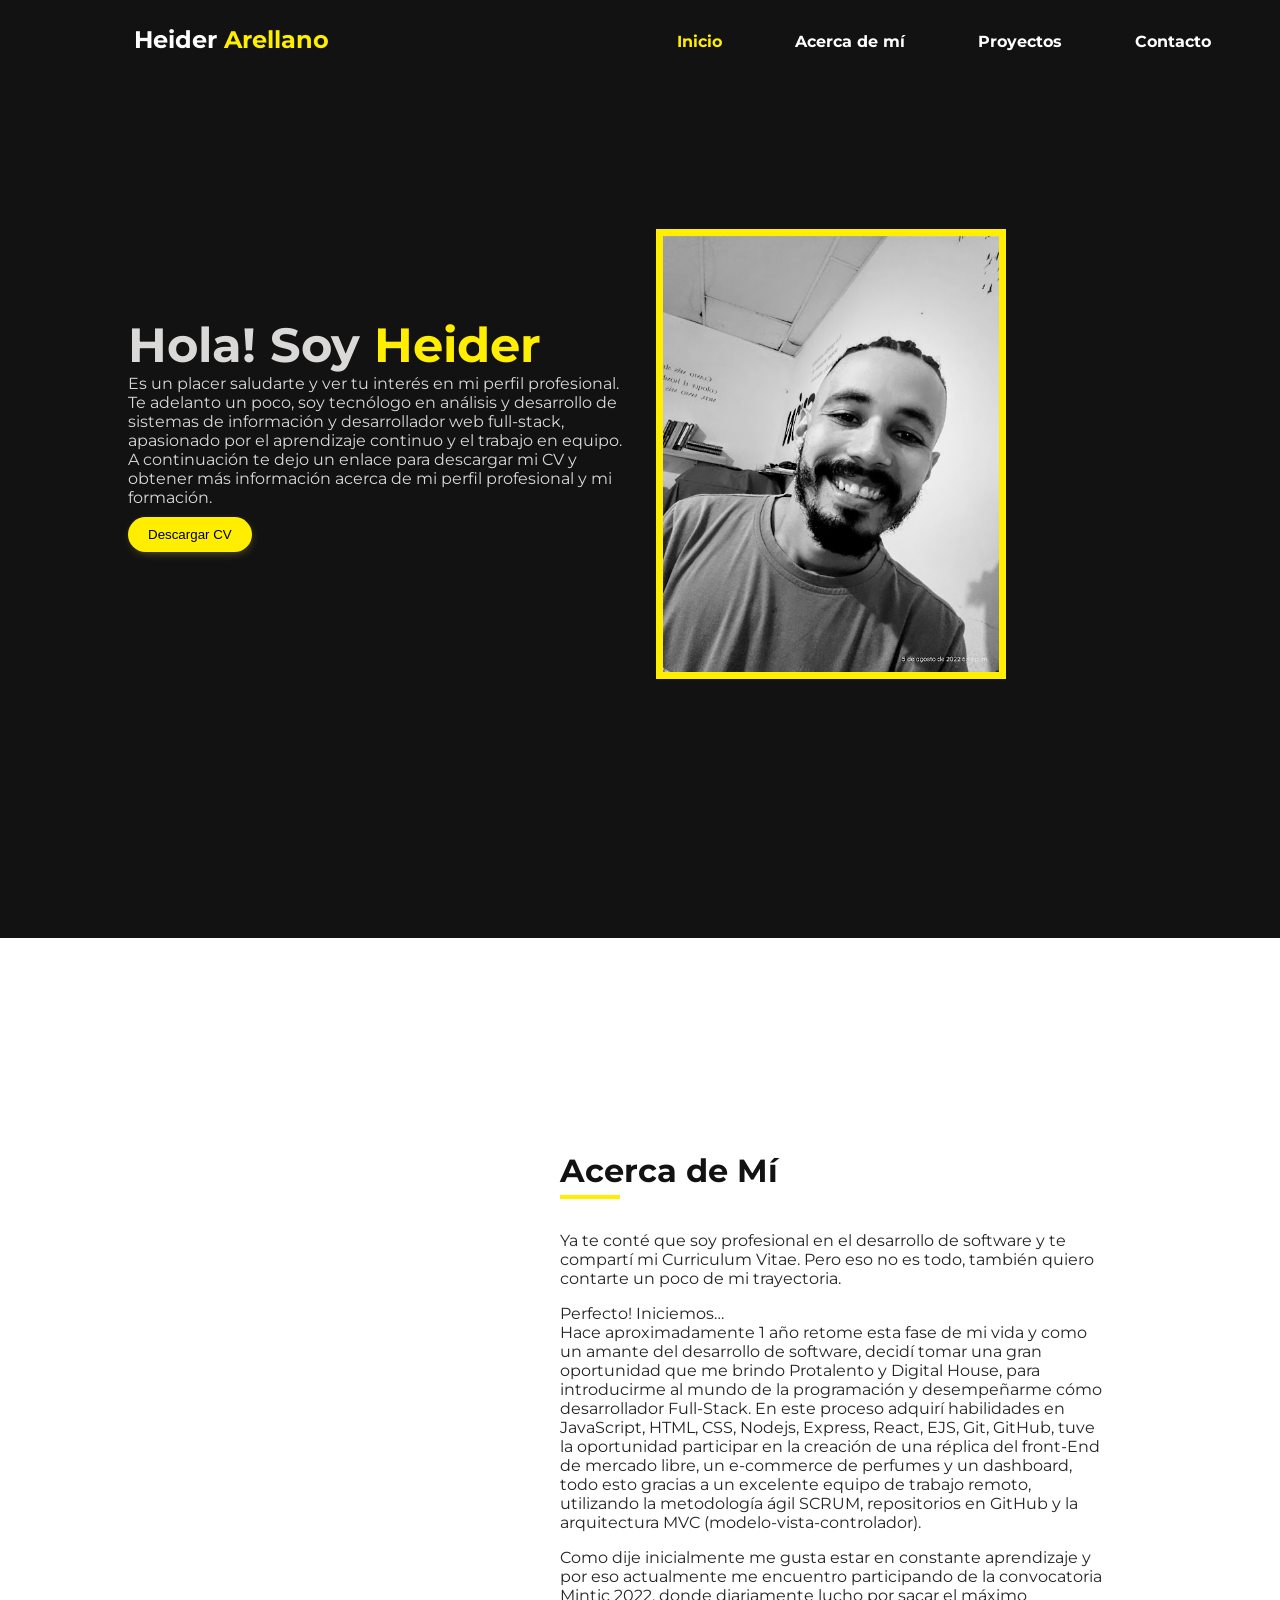
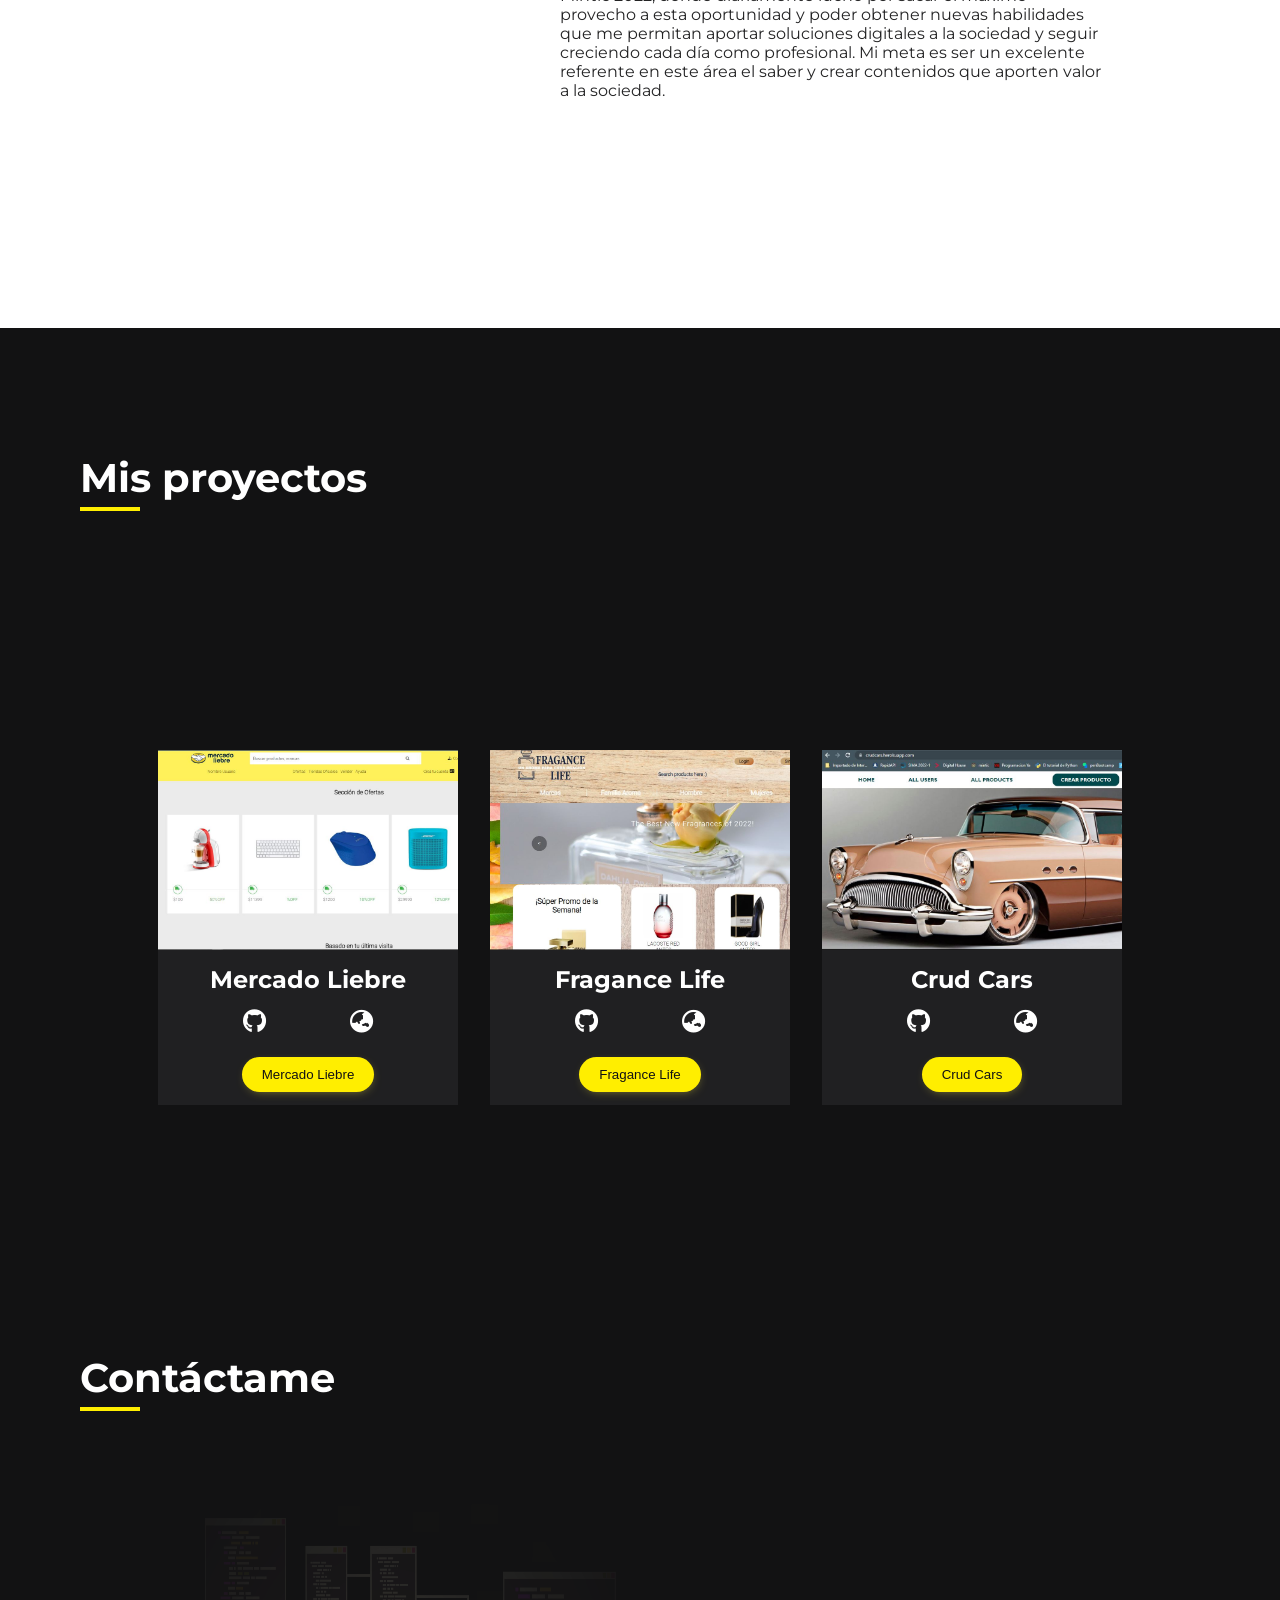
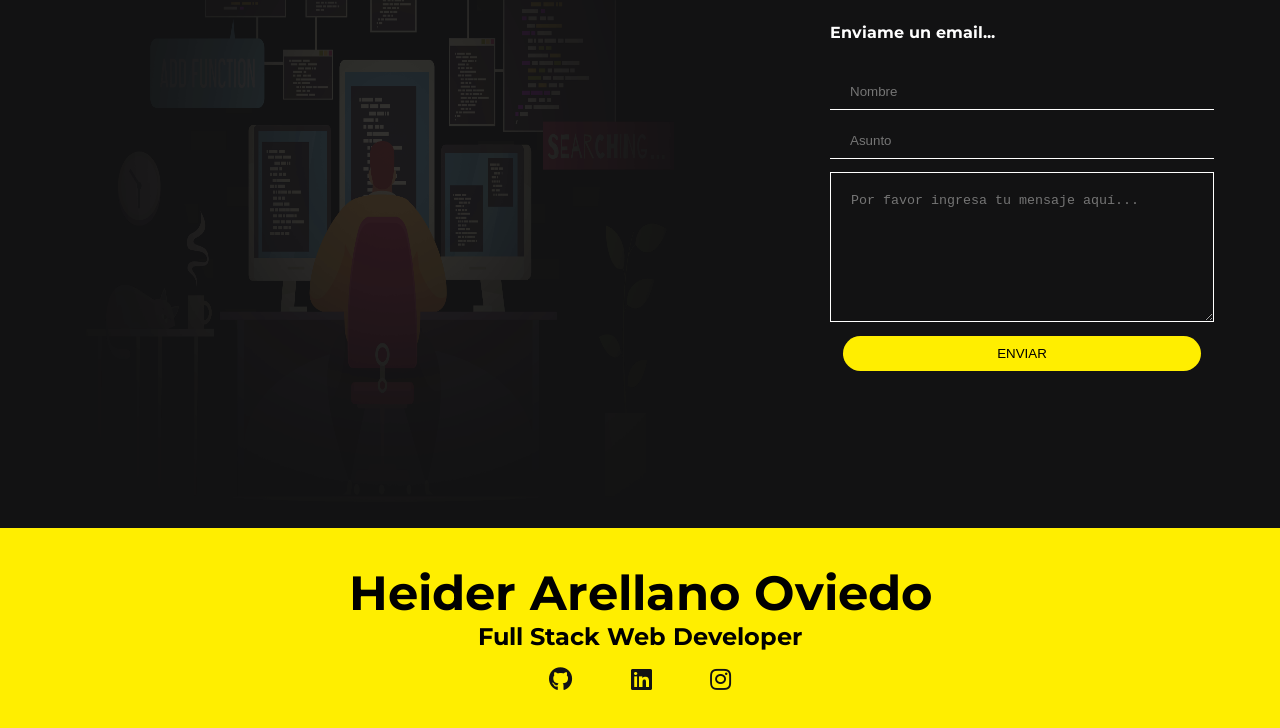
==== index.html @ 8faa9d2a "subida del proyecto" ====
<!DOCTYPE html>
<html lang="en">

<head>
  <meta charset="UTF-8" />
  <meta http-equiv="X-UA-Compatible" content="IE=edge" />
  <meta name="viewport" content="width=device-width, initial-scale=1.0" />
  <title>Portfolio - Heider Arellano</title>
  <link rel="stylesheet" href="public/stylesheets/style.css" />
  <link rel="stylesheet" href="https://use.fontawesome.com/releases/v5.15.3/css/all.css"
    integrity="sha384-SZXxX4whJ79/gErwcOYf+zWLeJdY/qpuqC4cAa9rOGUstPomtqpuNWT9wdPEn2fk" crossorigin="anonymous" />
  <script src="public/javascripts/contact.js"></script>
</head>

<body>
  <div class="wrapper" id="home">
    <header>
      <nav class="navbar">
        <div class="brand">
          <a href="/" id="logo">
            <h2>Heider<span> Arellano</span></h2>
          </a>
        </div>
        <ul class="menu">
          <li><a href="/" class="active">Inicio</a></li>
          <li><a href="#about">Acerca de mí</a></li>
          <li><a href="#portfolio">Proyectos</a></li>
          <li><a href="#contact">Contacto</a></li>
        </ul>
      </nav>
    </header>
    <main class="main">
      <div class="info-content">
        <h1>Hola! Soy <span>Heider</span></h1>
        <p>Es un placer saludarte y ver tu interés en mi perfil profesional.
          <br>Te adelanto un poco, soy tecnólogo en
          análisis y desarrollo de sistemas de información y desarrollador web full-stack, apasionado por el aprendizaje
          continuo y el trabajo en equipo.</p>
        <p> A continuación te dejo un enlace para descargar mi CV y obtener más información acerca de mi perfil
          profesional y mi formación.</p>
        <a href="public/document/CV-Heider.pdf" download="public/document/CV-Heider.pdf"><button
            class="download-cv">Descargar CV</button></a>
      </div>
      <img src="public/images/heider.jpg" alt="">
    </main>
  </div>

  <div class="about" id="about">
    <img src="Public/images/About-me.jpg" alt="">
    <div class="about-info">
      <h2>Acerca de Mí</h2>
      <div class="divider"></div>
      <p>Ya te conté que soy profesional en el desarrollo de software y te compartí mi Curriculum Vitae. Pero eso no es
        todo, también quiero contarte un poco de mi trayectoria. </p>
      <p>Perfecto! Iniciemos…<br>

        Hace aproximadamente 1 año retome esta fase de mi vida y como un amante del desarrollo de software, decidí tomar una
        gran oportunidad que me brindo Protalento y Digital House, para introducirme al mundo de la programación y
        desempeñarme cómo desarrollador Full-Stack. En este proceso adquirí habilidades en JavaScript, HTML, CSS,
        Nodejs, Express, React, EJS, Git, GitHub, tuve la oportunidad participar en la creación de una réplica del
        front-End de mercado libre, un e-commerce de perfumes y un dashboard, todo esto gracias a un excelente equipo de
        trabajo remoto, utilizando la metodología ágil SCRUM, repositorios en GitHub y la arquitectura MVC
        (modelo-vista-controlador).</p>

      <p>Como dije inicialmente me gusta estar en constante aprendizaje y por eso actualmente me encuentro participando
        de la convocatoria Mintic 2022, donde diariamente lucho por sacar el máximo provecho a esta oportunidad y poder
        obtener nuevas habilidades que me permitan aportar soluciones digitales a la sociedad y seguir creciendo cada
        día como profesional. Mi meta es ser un excelente referente en este área el saber y crear contenidos que aporten
        valor a la sociedad.
      </p>


      <!--  <button class="download-cv">Leer Más</button> -->
    </div>
  </div>
  <div class="portfolio" id="portfolio">
    <div class="portfolio-heading">
      <h2>Mis proyectos</h2>
      <div class="divider"></div>
    </div>
    <div class="container">
      <div class="card">
        <div class="card__img card__img1">
        </div>
        <div class="card__title">
          <h2>Mercado Liebre</h2>
        </div>
        <div class="card__proyect-links">
          <a href="https://github.com/HeyderAndres/mercadoLiebre" target="_blank">
            <i class="fab fa-github"></i>
          </a>
          <a href="https://mercadoliebreh.herokuapp.com/" target="_blank">
            <i class="fas fa-globe-asia"></i>
          </a>
          <a href="" hidden>
            <i class="fas fa-code"></i>
          </a>
        </div>
        <div class="button-content">
          <button class="project-details-button download-cv">
            <a href="https://mercadoliebreh.herokuapp.com/" target="_blank">Mercado Liebre</a>
          </button>
        </div>
      </div>
      <div class="card">
        <div class="card__img card__img2">
        </div>
        <div class="card__title">
          <h2>Fragance Life</h2>
        </div>
        <div class="card__proyect-links">
          <a href="https://github.com/HeyderAndres/grupo_12_fraganceLife" target="_blank">
            <i class="fab fa-github"></i>
          </a>
          <a href="https://proyect-fragance-life.herokuapp.com/" target="_blank">
            <i class="fas fa-globe-asia"></i>
          </a>
          <a href="" hidden>
            <i class="fas fa-code"></i>
          </a>
        </div>
        <div class="button-content">
          <button class="project-details-button download-cv">
            <a href="https://proyect-fragance-life.herokuapp.com/" target="_blank">Fragance Life</a>
          </button>
        </div>
      </div>
      <div class="card">
        <div class="card__img card__img3">
        </div>
        <div class="card__title">
          <h2>Crud Cars</h2>
        </div>
        <div class="card__proyect-links">
          <a href="https://github.com/HeyderAndres/CrudUsuariosCarros" target="_blank">
            <i class="fab fa-github"></i>
          </a> 
          <a href="https://crudcars.herokuapp.com/" target="_blank">
            <i class="fas fa-globe-asia"></i>
          </a>
          <a href="" hidden>
            <i class="fas fa-code"></i>
          </a>
        </div>
        <div class="button-content">
          <button class="project-details-button download-cv">
            <a href="https://crudcars.herokuapp.com/" target="_blank">Crud Cars</a>
          </button>
        </div>
      </div>
    </div>
  </div>

  <div class="contact-section" id="contact">
    <div class="contact-heading">
      <h2>Contáctame</h2>
      <div class="divider"></div>
    </div>
    <div class="container-contact">
      <img src="public/images/background.png" alt="">
      <div class="contact-form">
        <h4>Enviame un email...</h4>
        <form class="form-group">
          <input type="text" name="nombre" placeholder="Nombre" class="input" required autocomplete="off">
          <input name="asunto" placeholder="Asunto" class="input" required autocomplete="off">
          <textarea name="message" placeholder="Por favor ingresa tu mensaje aquí..." required autocomplete="off"></textarea>
          <button type="submit" class="btn-submit">Enviar <Mensaje><a id="setEmail"></a></Mensaje> </button>
        </form>
      </div>
    </div>
  </div>

  <footer class="footer">
    <div class="footer-content">
      <h2>Heider Arellano Oviedo</h2>
      <h5>Full Stack Web Developer</h5>
    </div>
    <div class="sotial-networks">
      <a href="https://github.com/HeyderAndres" target="_blank"><i class="fab fa-github"></i></a>
      <a href="https://www.linkedin.com/in/heider-andres-arellano-oviedo/" target="_blank"><i
          class="fab fa-linkedin"></i></a>
      <a href="https://www.instagram.com/heydr16/" target="_blank"><i class="fab fa-instagram" ></i></a>
    </div>
  </footer>
</body>

</html>
---- public/stylesheets/style.css ----
/* @import url('https://fonts.googleapis.com/css2?family=Montserrat:wght@100;700&display=swap'); */
@import url('https://fonts.googleapis.com/css2?family=Montserrat:wght@300&display=swap');

* {
  margin: 0;
  padding: 0;
  box-sizing: border-box;
}

body {
  font-family: 'Montserrat', sans-serif;
  overflow-x: hidden
}


.wrapper {
  width: 100vw;
  height: 100vh;
  background-color: #121213;
  color: rgb(219, 216, 216);
}
.navbar {
  display: flex;
  justify-content: space-between;
  padding: 2em;  
  width: 100%;
  max-height: 12%;
  background-color: #121213;
  position: fixed;
  top: 0;
  z-index: 2;
}
.brand {
  margin-top: -7px;
  margin-left: 102px;
}
.brand span {
  color: rgb(255, 238, 0);
}
#logo{
  text-decoration: none;
  color:white;

}
#logo:link, #logo:visited,  #logo:hover, #logo:active{
  display: block;
  text-decoration: none;
  white-space: nowrap;
  width: 19ch;
  animation: typing 2s steps(18) 2,blink .5s step-end alternate;
  overflow: hidden;
}
/*efecto logo*/
@keyframes typing {
  from { width: 0 }
}

@keyframes blink{
  50% {border-color:transparent}
}
/*fin efecto logo*/

.menu {
  display: flex;
  width: 50%;
  justify-content: space-around;
}
.menu  li {
  list-style: none;

}
.menu a {
  color: #fff;
  font-weight: bold;
  text-decoration: none;
  transition: ease-in 0.3s;
  padding: 10px 20px; 
}

.menu li:hover a{
  background-color: rgb(255, 238, 0);
  color: #121213;
}

.menu .active {
  color: rgb(255, 238, 0);
 
}


.menu li a:hover {
  color: #121213;
}


.main {
  margin: 0 auto;
  width: 80vw;
  height: 88vh;
  display: grid;
  grid-template-columns: repeat(2,1fr);
  align-items: center;
  gap: 2em;
  margin-top: 3%;
}

h1 {
  font-size: 3em;
}

.info-content span {
  color: rgb(255, 238, 0);
}

.download-cv {
  padding: 10px 20px;
  background-color: rgb(255, 238, 0);
  border: none;
  border-radius: 20px;
  margin-top: 10px;
  cursor: pointer;
  -webkit-box-shadow: 1px 3px 11px -5px rgba(224, 208, 60, 0.69);
  -moz-box-shadow: 1px 3px 11px -5px rgba(224, 208, 60, 0.69);
  box-shadow: 1px 3px 11px -5px rgba(224, 208, 60, 0.69);
}

.download-cv:hover {
  background-color: azure;
  box-shadow: none;
}

.main img {
  border:  7px solid rgb(255, 238, 0);
  width: 350px;
  height: 450px;
  z-index: 1;
  margin-top: 8%;
}

.about {
  display: grid;
  grid-template-columns: repeat(10, 1fr);
  width: 100vw;
  align-items: center;
  height: 110vh;
}

.about img {
  width: 100%;
  grid-column: 1/5;
}

.about-info {
  grid-column: 5/10;
  padding: 3em;
}

.about-info h2 {
  font-size: 2em;
  color: #121213;
}

.divider {
  height: 4px;
  width: 60px;
  background-color: rgb(255, 238, 0);
  margin-top: 5px;
  margin-bottom: 2em;
}

.about p {
  margin-bottom: 1em;
  color: #121213ed;
}

.portfolio,
.contact-section {
  width: 100vw;
  height: 100vh;
  background-color: #121213;
  color: #fff;
}


.portfolio-heading h2,
.contact-heading h2 {
  font-size: 2.5em;
  color: #fff;
  margin-top: 4%;
}

.contact-section {
  padding: 5em;
}

.container-contact {
  margin: 0 auto;
  display: flex;
  align-items: center;
  height: 80vh;

}

.contact-section img {
  width: 750px;
  height: 700px;
  bottom: 0px;
}

.portfolio-heading {
  padding: 5em;
  
}

.portfolio .container {
  width: 80vw;
  height: 100vh;
  margin: 0 auto;
  display: flex;
  align-items: center;
  justify-content: center;
}

.card {
  width: 300px;
  background-color: #202022;
  margin: 1em;
  margin-bottom: 30%;

}

.card__img {
  width: 100%;
  height: 200px;
  opacity: 100%;
  background-size: cover;
}

.card__img1{
   background-image: url(../images/mercadoLiebre.JPG);
}

.card__img2{
  background-image: url(../images/fragance-life.JPG);

}
.card__img3{
  background-image: url(../images/crudCars.JPG);

}
.card:hover{
  box-shadow: 0px 0px 5px 3px rgba(255, 255, 255,0.2);
}

.card__title {
  padding: 15px;
  text-align: center;
}

.card__proyect-links {
  display: flex;
  justify-content: space-evenly;
}
.card__proyect-links a {
  color: #fff;
  text-decoration: none;
}

.card__proyect-links i {
  font-size: 1.5em;
}

.button-content {
  display: flex;
  justify-content: center;
  margin: 0.8em;
}

.project-details-button a {
  text-decoration: none;
  color: #121213;
}

.form-group {
  display: flex;
  flex-direction: column;
  width: 30vw;
  margin-top: 2em;
}
.form-group textarea {
  height: 150px;
  padding: 1.5em;
  background: none;
  border: 1px solid #fff;
  color: #fff;
}

.form-group .input {
  padding: 10px 20px;
  margin-bottom: 1em;
  background: none;
  border: none;
  border-bottom: 1px solid #fff;
  color: #fff;
}

.form-group .btn-submit {
  padding: 10px 20px;
  margin: 1em;
  border-radius: 20px;
  border: none;
  text-transform: uppercase;
  background-color: rgb(255, 238, 0);
}


.footer {
  display: flex;
  flex-direction: column;
  justify-content: center;
  align-items: center;
  width: 100vw;
  height: 200px;
  padding: 2em;
  background-color: rgb(255, 238, 0);
}

.footer-content h2 {
  font-size: 3em;
}

.footer-content h5 {
  font-size: 1.5em;
  text-align: center;
}

.sotial-networks {
  display: flex;
  justify-content: space-evenly;
  width: 300px;
  margin-top: 1em;
}
.sotial-networks a{
  text-decoration: none;
  text-transform: none;
  color: #121213;
}


.sotial-networks i {
  font-size: 1.5em;
}
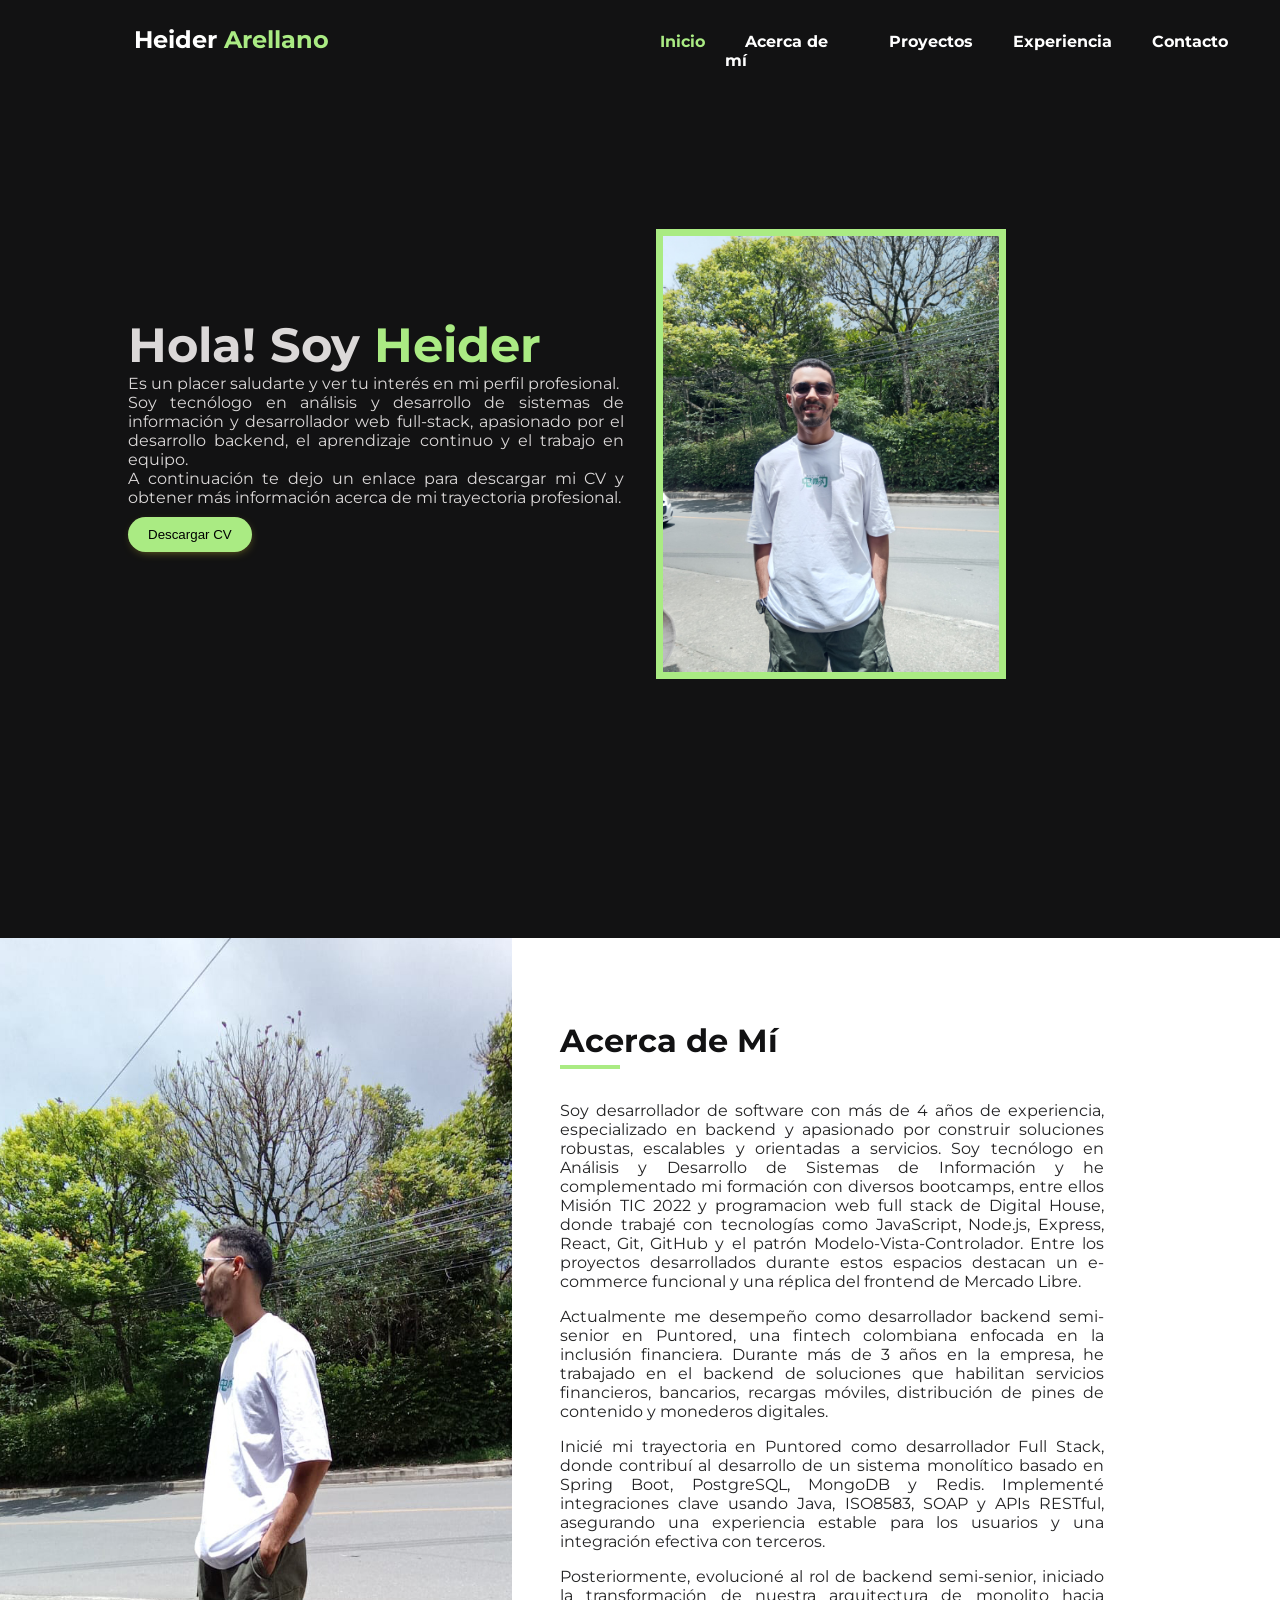
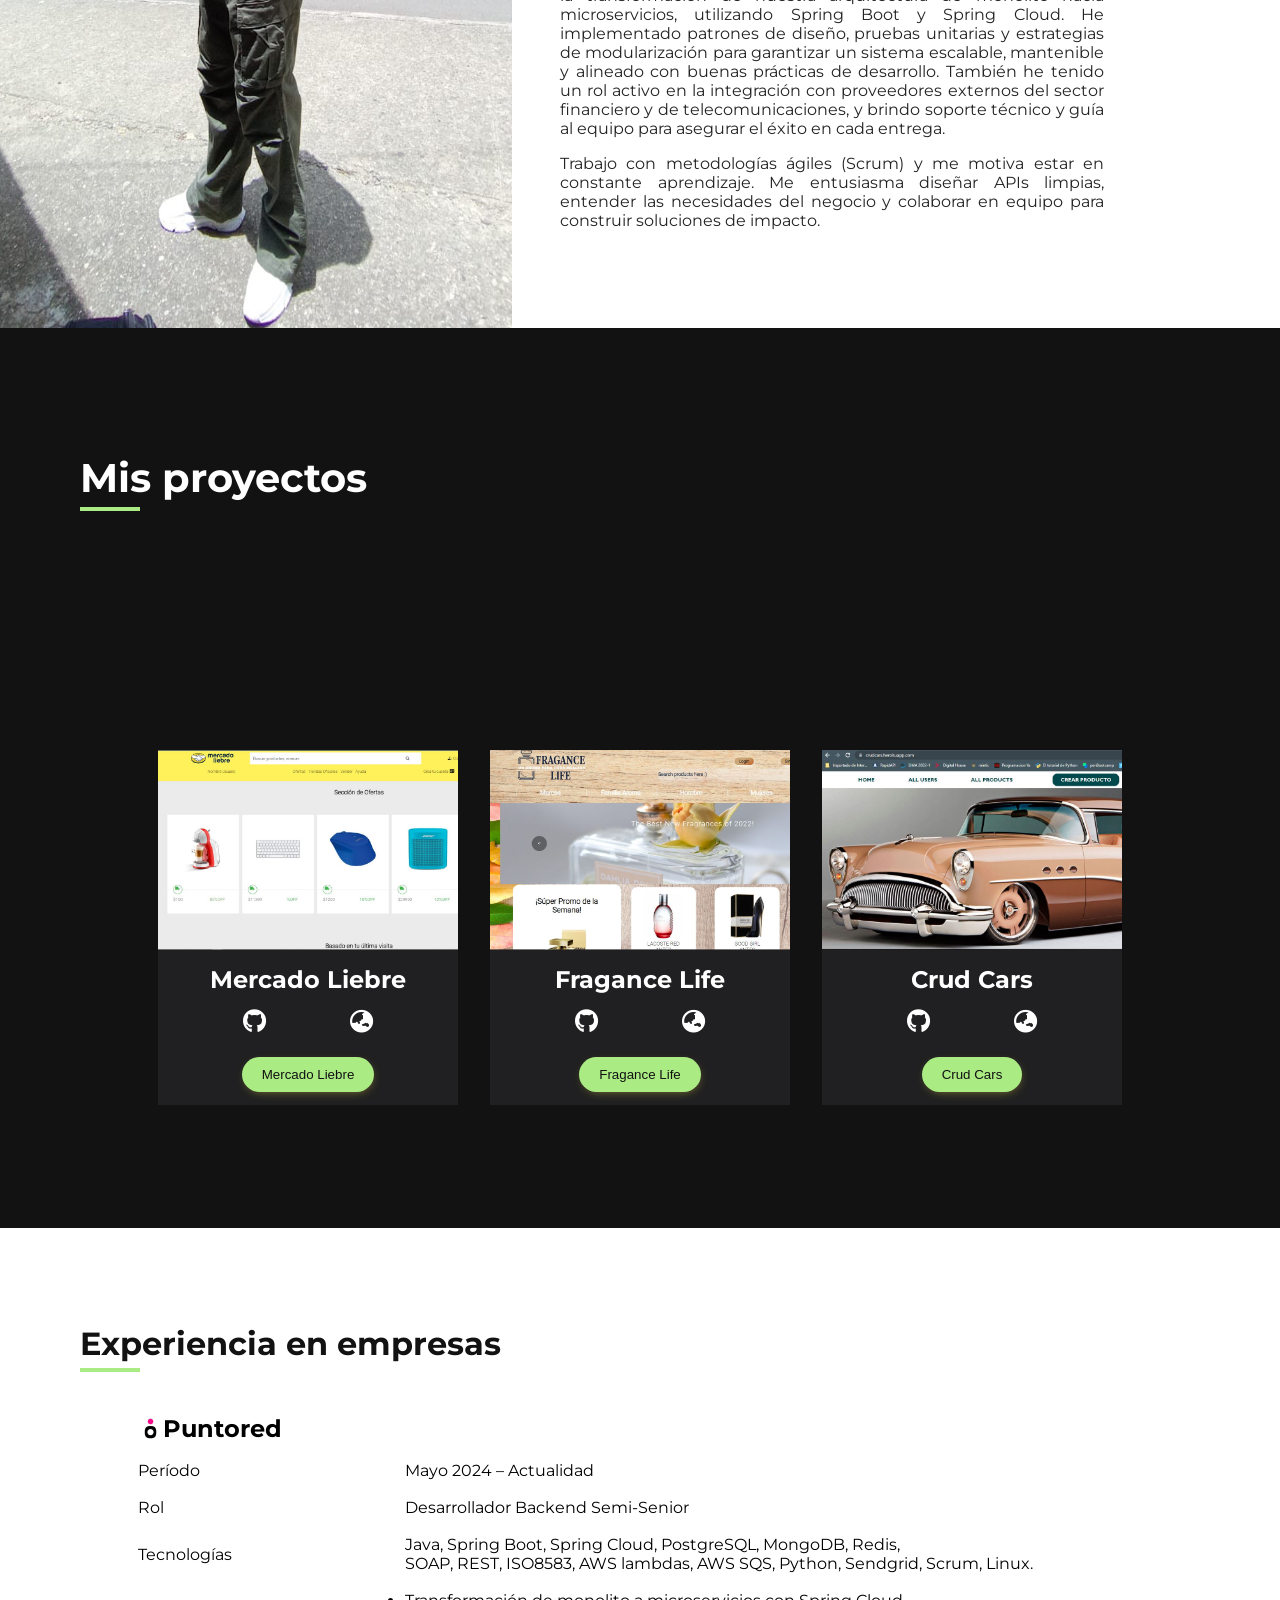
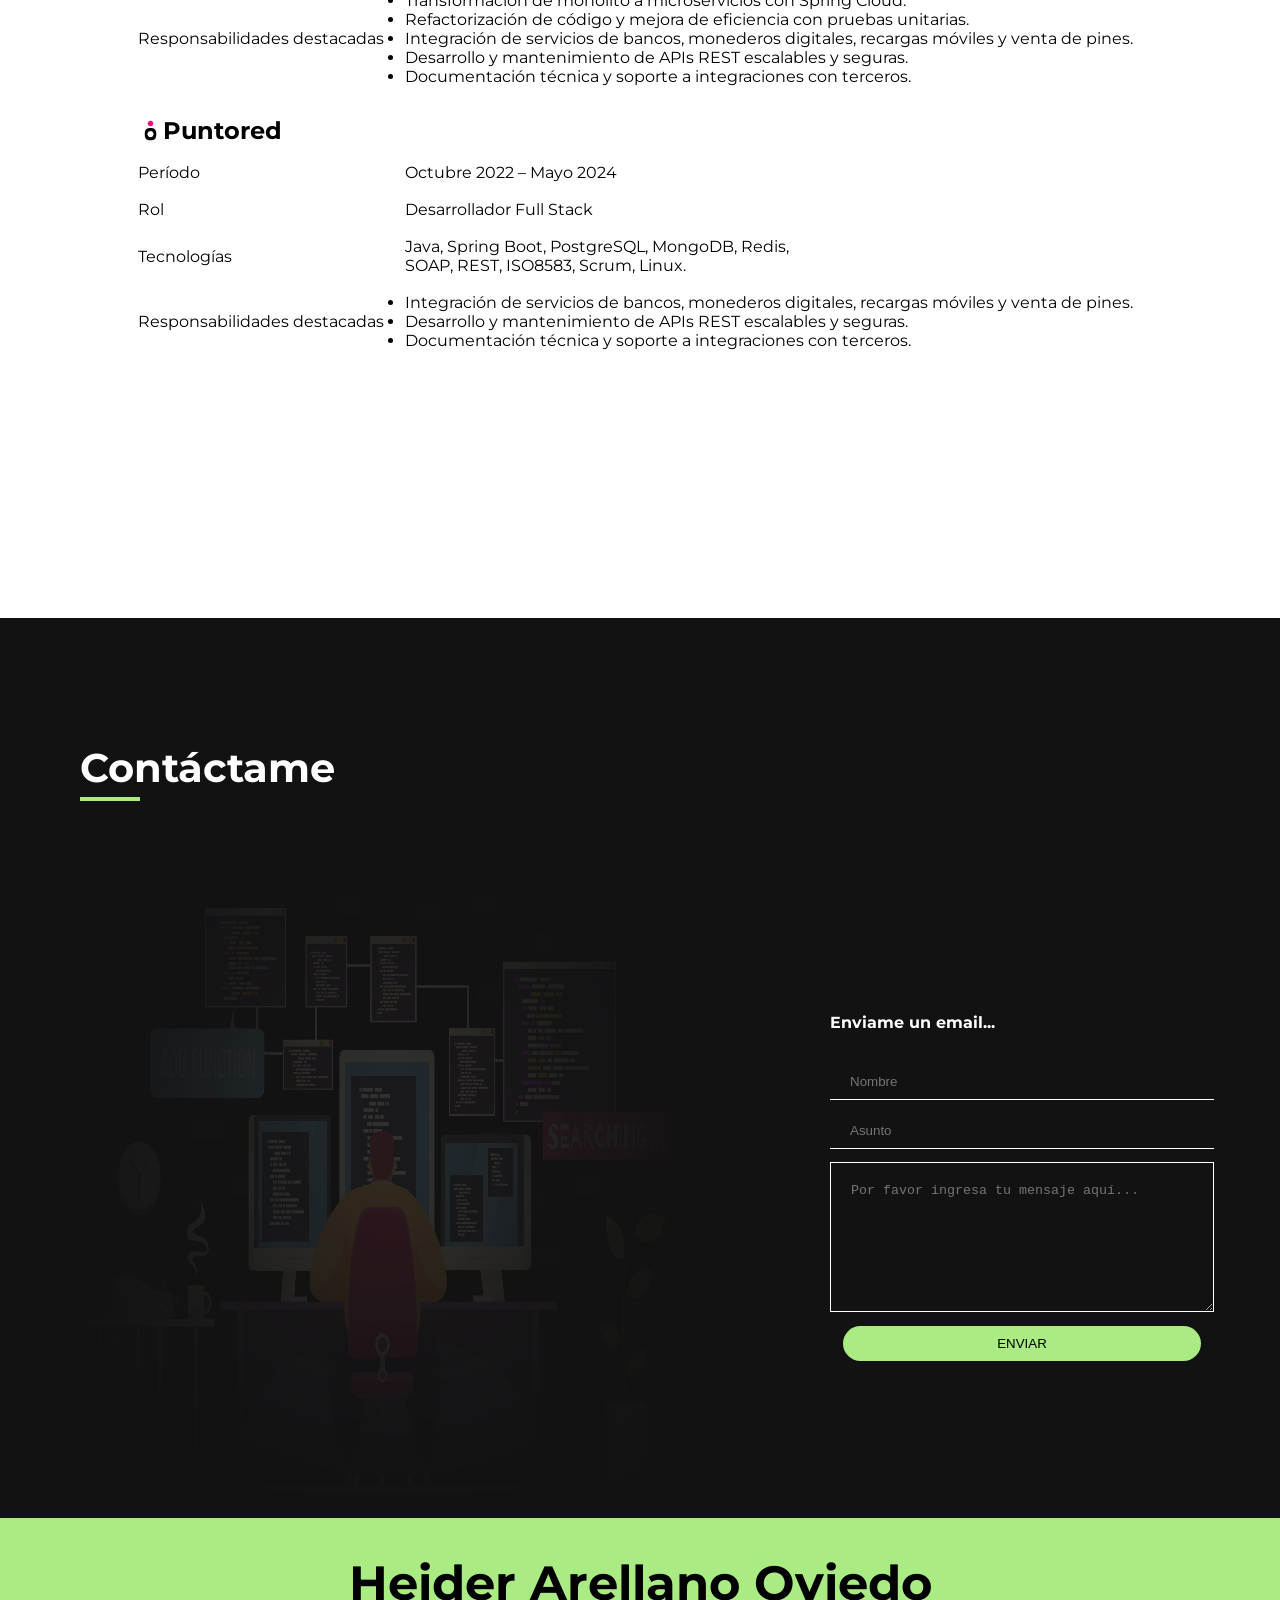
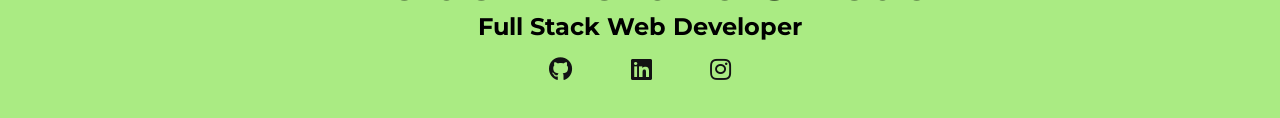
==== commit eeebd371: "[Feat] change colors and add new información" ====
--- a/index.html
+++ b/index.html
@@ -1,187 +1,339 @@
 <!DOCTYPE html>
 <html lang="en">
-
-<head>
-  <meta charset="UTF-8" />
-  <meta http-equiv="X-UA-Compatible" content="IE=edge" />
-  <meta name="viewport" content="width=device-width, initial-scale=1.0" />
-  <title>Portfolio - Heider Arellano</title>
-  <link rel="stylesheet" href="public/stylesheets/style.css" />
-  <link rel="stylesheet" href="https://use.fontawesome.com/releases/v5.15.3/css/all.css"
-    integrity="sha384-SZXxX4whJ79/gErwcOYf+zWLeJdY/qpuqC4cAa9rOGUstPomtqpuNWT9wdPEn2fk" crossorigin="anonymous" />
-  <script src="public/javascripts/contact.js"></script>
-</head>
-
-<body>
-  <div class="wrapper" id="home">
-    <header>
-      <nav class="navbar">
-        <div class="brand">
-          <a href="/" id="logo">
-            <h2>Heider<span> Arellano</span></h2>
-          </a>
-        </div>
-        <ul class="menu">
-          <li><a href="/" class="active">Inicio</a></li>
-          <li><a href="#about">Acerca de mí</a></li>
-          <li><a href="#portfolio">Proyectos</a></li>
-          <li><a href="#contact">Contacto</a></li>
-        </ul>
-      </nav>
-    </header>
-    <main class="main">
-      <div class="info-content">
-        <h1>Hola! Soy <span>Heider</span></h1>
-        <p>Es un placer saludarte y ver tu interés en mi perfil profesional.
-          <br>Te adelanto un poco, soy tecnólogo en
-          análisis y desarrollo de sistemas de información y desarrollador web full-stack, apasionado por el aprendizaje
-          continuo y el trabajo en equipo.</p>
-        <p> A continuación te dejo un enlace para descargar mi CV y obtener más información acerca de mi perfil
-          profesional y mi formación.</p>
-        <a href="public/document/CV-Heider.pdf" download="public/document/CV-Heider.pdf"><button
-            class="download-cv">Descargar CV</button></a>
-      </div>
-      <img src="public/images/heider.jpg" alt="">
-    </main>
-  </div>
-
-  <div class="about" id="about">
-    <img src="Public/images/About-me.jpg" alt="">
-    <div class="about-info">
-      <h2>Acerca de Mí</h2>
-      <div class="divider"></div>
-      <p>Ya te conté que soy profesional en el desarrollo de software y te compartí mi Curriculum Vitae. Pero eso no es
-        todo, también quiero contarte un poco de mi trayectoria. </p>
-      <p>Perfecto! Iniciemos…<br>
-
-        Hace aproximadamente 1 año retome esta fase de mi vida y como un amante del desarrollo de software, decidí tomar una
-        gran oportunidad que me brindo Protalento y Digital House, para introducirme al mundo de la programación y
-        desempeñarme cómo desarrollador Full-Stack. En este proceso adquirí habilidades en JavaScript, HTML, CSS,
-        Nodejs, Express, React, EJS, Git, GitHub, tuve la oportunidad participar en la creación de una réplica del
-        front-End de mercado libre, un e-commerce de perfumes y un dashboard, todo esto gracias a un excelente equipo de
-        trabajo remoto, utilizando la metodología ágil SCRUM, repositorios en GitHub y la arquitectura MVC
-        (modelo-vista-controlador).</p>
-
-      <p>Como dije inicialmente me gusta estar en constante aprendizaje y por eso actualmente me encuentro participando
-        de la convocatoria Mintic 2022, donde diariamente lucho por sacar el máximo provecho a esta oportunidad y poder
-        obtener nuevas habilidades que me permitan aportar soluciones digitales a la sociedad y seguir creciendo cada
-        día como profesional. Mi meta es ser un excelente referente en este área el saber y crear contenidos que aporten
-        valor a la sociedad.
-      </p>
-
-
-      <!--  <button class="download-cv">Leer Más</button> -->
-    </div>
-  </div>
-  <div class="portfolio" id="portfolio">
-    <div class="portfolio-heading">
-      <h2>Mis proyectos</h2>
-      <div class="divider"></div>
-    </div>
-    <div class="container">
-      <div class="card">
-        <div class="card__img card__img1">
-        </div>
-        <div class="card__title">
-          <h2>Mercado Liebre</h2>
-        </div>
-        <div class="card__proyect-links">
-          <a href="https://github.com/HeyderAndres/mercadoLiebre" target="_blank">
-            <i class="fab fa-github"></i>
-          </a>
-          <a href="https://mercadoliebreh.herokuapp.com/" target="_blank">
-            <i class="fas fa-globe-asia"></i>
-          </a>
-          <a href="" hidden>
-            <i class="fas fa-code"></i>
-          </a>
-        </div>
-        <div class="button-content">
-          <button class="project-details-button download-cv">
-            <a href="https://mercadoliebreh.herokuapp.com/" target="_blank">Mercado Liebre</a>
-          </button>
-        </div>
-      </div>
-      <div class="card">
-        <div class="card__img card__img2">
-        </div>
-        <div class="card__title">
-          <h2>Fragance Life</h2>
-        </div>
-        <div class="card__proyect-links">
-          <a href="https://github.com/HeyderAndres/grupo_12_fraganceLife" target="_blank">
-            <i class="fab fa-github"></i>
-          </a>
-          <a href="https://proyect-fragance-life.herokuapp.com/" target="_blank">
-            <i class="fas fa-globe-asia"></i>
-          </a>
-          <a href="" hidden>
-            <i class="fas fa-code"></i>
-          </a>
-        </div>
-        <div class="button-content">
-          <button class="project-details-button download-cv">
-            <a href="https://proyect-fragance-life.herokuapp.com/" target="_blank">Fragance Life</a>
-          </button>
-        </div>
-      </div>
-      <div class="card">
-        <div class="card__img card__img3">
-        </div>
-        <div class="card__title">
-          <h2>Crud Cars</h2>
-        </div>
-        <div class="card__proyect-links">
-          <a href="https://github.com/HeyderAndres/CrudUsuariosCarros" target="_blank">
-            <i class="fab fa-github"></i>
-          </a> 
-          <a href="https://crudcars.herokuapp.com/" target="_blank">
-            <i class="fas fa-globe-asia"></i>
-          </a>
-          <a href="" hidden>
-            <i class="fas fa-code"></i>
-          </a>
-        </div>
-        <div class="button-content">
-          <button class="project-details-button download-cv">
-            <a href="https://crudcars.herokuapp.com/" target="_blank">Crud Cars</a>
-          </button>
-        </div>
-      </div>
-    </div>
-  </div>
-
-  <div class="contact-section" id="contact">
-    <div class="contact-heading">
-      <h2>Contáctame</h2>
-      <div class="divider"></div>
-    </div>
-    <div class="container-contact">
-      <img src="public/images/background.png" alt="">
-      <div class="contact-form">
-        <h4>Enviame un email...</h4>
-        <form class="form-group">
-          <input type="text" name="nombre" placeholder="Nombre" class="input" required autocomplete="off">
-          <input name="asunto" placeholder="Asunto" class="input" required autocomplete="off">
-          <textarea name="message" placeholder="Por favor ingresa tu mensaje aquí..." required autocomplete="off"></textarea>
-          <button type="submit" class="btn-submit">Enviar <Mensaje><a id="setEmail"></a></Mensaje> </button>
-        </form>
-      </div>
-    </div>
-  </div>
-
-  <footer class="footer">
-    <div class="footer-content">
-      <h2>Heider Arellano Oviedo</h2>
-      <h5>Full Stack Web Developer</h5>
-    </div>
-    <div class="sotial-networks">
-      <a href="https://github.com/HeyderAndres" target="_blank"><i class="fab fa-github"></i></a>
-      <a href="https://www.linkedin.com/in/heider-andres-arellano-oviedo/" target="_blank"><i
-          class="fab fa-linkedin"></i></a>
-      <a href="https://www.instagram.com/heydr16/" target="_blank"><i class="fab fa-instagram" ></i></a>
-    </div>
-  </footer>
-</body>
-
-</html>+  <head>
+    <meta charset="UTF-8" />
+    <meta http-equiv="X-UA-Compatible" content="IE=edge" />
+    <meta name="viewport" content="width=device-width, initial-scale=1.0" />
+    <title>Portfolio - Heider Arellano</title>
+    <link rel="stylesheet" href="public/stylesheets/style.css" />
+    <link
+      rel="stylesheet"
+      href="https://use.fontawesome.com/releases/v5.15.3/css/all.css"
+      integrity="sha384-SZXxX4whJ79/gErwcOYf+zWLeJdY/qpuqC4cAa9rOGUstPomtqpuNWT9wdPEn2fk"
+      crossorigin="anonymous"
+    />
+    <script src="public/javascripts/contact.js"></script>
+  </head>
+
+  <body>
+    <div class="wrapper" id="home">
+      <header>
+        <nav class="navbar">
+          <div class="brand">
+            <a href="/" id="logo">
+              <h2>Heider<span> Arellano </span></h2>
+            </a>
+          </div>
+          <ul class="menu">
+            <li><a href="/" class="active">Inicio</a></li>
+            <li><a href="#about">Acerca de mí</a></li>
+            <li><a href="#portfolio">Proyectos</a></li>
+            <li><a href="#experience">Experiencia</a></li>
+            <li><a href="#contact">Contacto</a></li>
+          </ul>
+        </nav>
+      </header>
+      <main class="main">
+        <div class="info-content">
+          <h1>Hola! Soy <span>Heider</span></h1>
+          <p>
+            Es un placer saludarte y ver tu interés en mi perfil profesional.
+            <br />Soy tecnólogo en análisis y desarrollo de sistemas de
+            información y desarrollador web full-stack, apasionado por el
+            desarrollo backend, el aprendizaje continuo y el trabajo en equipo.
+          </p>
+          <p>
+            A continuación te dejo un enlace para descargar mi CV y obtener más
+            información acerca de mi trayectoria profesional.
+          </p>
+          <a
+            href="public/document/CV-Heider.pdf"
+            download="public/document/CV-Heider.pdf"
+            ><button class="download-cv">Descargar CV</button></a
+          >
+        </div>
+        <img src="public/images/heider.jpg" alt="" />
+      </main>
+    </div>
+
+    <div class="about" id="about">
+      <img src="public/images/About-me.jpg" alt="" />
+      <div class="about-info">
+        <h2>Acerca de Mí</h2>
+        <div class="divider"></div>
+        <p>
+          Soy desarrollador de software con más de 4 años de experiencia,
+          especializado en backend y apasionado por construir soluciones
+          robustas, escalables y orientadas a servicios. Soy tecnólogo en
+          Análisis y Desarrollo de Sistemas de Información y he complementado mi
+          formación con diversos bootcamps, entre ellos Misión TIC 2022 y 
+          programacion web full stack de Digital House, donde trabajé con tecnologías como
+          JavaScript, Node.js, Express, React, Git, GitHub y el patrón
+          Modelo-Vista-Controlador. Entre los proyectos desarrollados durante
+          estos espacios destacan un e-commerce funcional y una réplica del
+          frontend de Mercado Libre.</p>
+          <p>Actualmente me desempeño como desarrollador
+          backend semi-senior en Puntored, una fintech colombiana enfocada en la
+          inclusión financiera. Durante más de 3 años en la empresa, he
+          trabajado en el backend de soluciones que
+          habilitan servicios financieros, bancarios, recargas móviles,
+          distribución de pines de contenido y monederos digitales.
+          </p>
+          <p>Inicié mi trayectoria en Puntored como desarrollador Full Stack, donde contribuí
+          al desarrollo de un sistema monolítico basado en Spring Boot,
+          PostgreSQL, MongoDB y Redis. Implementé integraciones clave usando
+          Java, ISO8583, SOAP y APIs RESTful, asegurando una experiencia estable
+          para los usuarios y una integración efectiva con terceros.
+          </p>
+          <p>
+          Posteriormente, evolucioné al rol de backend semi-senior, iniciado la
+          transformación de nuestra arquitectura de monolito hacia
+          microservicios, utilizando Spring Boot y Spring Cloud. He implementado
+          patrones de diseño, pruebas unitarias y estrategias de modularización
+          para garantizar un sistema escalable, mantenible y alineado con buenas
+          prácticas de desarrollo. También he tenido un rol activo en la
+          integración con proveedores externos del sector financiero y de
+          telecomunicaciones, y brindo soporte técnico y guía al equipo para
+          asegurar el éxito en cada entrega.
+          </p>
+          <p> Trabajo con metodologías ágiles
+          (Scrum) y me motiva estar en constante aprendizaje. Me entusiasma
+          diseñar APIs limpias, entender las necesidades del negocio y colaborar
+          en equipo para construir soluciones de impacto.
+        </p>
+
+        <!--  <button class="download-cv">Leer Más</button> -->
+      </div>
+    </div>
+    
+    <div class="portfolio" id="portfolio">
+      <div class="portfolio-heading">
+        <h2>Mis proyectos</h2>
+        <div class="divider"></div>
+      </div>
+      <div class="container">
+        <div class="card">
+          <div class="card__img card__img1"></div>
+          <div class="card__title">
+            <h2>Mercado Liebre</h2>
+          </div>
+          <div class="card__proyect-links">
+            <a
+              href="https://github.com/HeyderAndres/mercadoLiebre"
+              target="_blank"
+            >
+              <i class="fab fa-github"></i>
+            </a>
+            <a href="https://mercadoliebreh.herokuapp.com/" target="_blank">
+              <i class="fas fa-globe-asia"></i>
+            </a>
+            <a href="" hidden>
+              <i class="fas fa-code"></i>
+            </a>
+          </div>
+          <div class="button-content">
+            <button class="project-details-button download-cv">
+              <a href="https://mercadoliebreh.herokuapp.com/" target="_blank"
+                >Mercado Liebre</a
+              >
+            </button>
+          </div>
+        </div>
+        <div class="card">
+          <div class="card__img card__img2"></div>
+          <div class="card__title">
+            <h2>Fragance Life</h2>
+          </div>
+          <div class="card__proyect-links">
+            <a
+              href="https://github.com/HeyderAndres/grupo_12_fraganceLife"
+              target="_blank"
+            >
+              <i class="fab fa-github"></i>
+            </a>
+            <a
+              href="https://proyect-fragance-life.herokuapp.com/"
+              target="_blank"
+            >
+              <i class="fas fa-globe-asia"></i>
+            </a>
+            <a href="" hidden>
+              <i class="fas fa-code"></i>
+            </a>
+          </div>
+          <div class="button-content">
+            <button class="project-details-button download-cv">
+              <a
+                href="https://proyect-fragance-life.herokuapp.com/"
+                target="_blank">Fragance Life</a>
+            </button>
+          </div>
+        </div>
+        <div class="card">
+          <div class="card__img card__img3"></div>
+          <div class="card__title">
+            <h2>Crud Cars</h2>
+          </div>
+          <div class="card__proyect-links">
+            <a
+              href="https://github.com/HeyderAndres/CrudUsuariosCarros"
+              target="_blank"
+            >
+              <i class="fab fa-github"></i>
+            </a>
+            <a href="https://crudcars.herokuapp.com/" target="_blank">
+              <i class="fas fa-globe-asia"></i>
+            </a>
+            <a href="" hidden>
+              <i class="fas fa-code"></i>
+            </a>
+          </div>
+          <div class="button-content">
+            <button class="project-details-button download-cv">
+              <a href="https://crudcars.herokuapp.com/" target="_blank"
+                >Crud Cars</a
+              >
+            </button>
+          </div>
+        </div>
+      </div>
+    </div>
+
+    <div class="experience" id="experience">
+      <div class="experience-heading">
+        <h2>Experiencia en empresas</h2>
+        <div class="divider"></div>
+      </div>
+      <div class="container">
+        <div class="experience-card">
+          <table>
+            <tr>
+              <th colspan="2"><img src="./public/images/puntored_logo.jpeg" alt=""> Puntored</th>
+            </tr>
+            <tr>
+              <td>Período</td>
+              <td>Mayo 2024 – Actualidad</td>
+            </tr>
+            <tr>
+              <td>Rol</td>
+              <td>Desarrollador Backend Semi-Senior</td>
+            </tr>
+            <tr>
+              <td>Tecnologías</td>
+              <td>
+                Java, Spring Boot, Spring Cloud, PostgreSQL, MongoDB, Redis,<br>
+                SOAP, REST, ISO8583, AWS lambdas, AWS SQS, Python, Sendgrid, Scrum, Linux.
+              </td>
+            </tr>
+            <tr>
+              <td>Responsabilidades destacadas</td>
+              <td>
+                <ul>
+                  <li>Transformación de monolito a microservicios con Spring Cloud.</li>
+                  <li>Refactorización de código y mejora de eficiencia con pruebas unitarias.</li>
+                  <li>Integración de servicios de bancos, monederos digitales, recargas móviles y venta de pines.</li>
+                  <li>Desarrollo y mantenimiento de APIs REST escalables y seguras.</li>
+                  <li>Documentación técnica y soporte a integraciones con terceros.</li>
+                </ul>
+              </td>
+            </tr>
+          </table>
+          
+        </div>
+        <div class="experience-card">
+          <table>
+            <tr>
+              <th colspan="2"><img src="./public/images/puntored_logo.jpeg" alt=""> Puntored</th>
+            </tr>
+            <tr>
+              <td>Período</td>
+              <td>Octubre 2022 – Mayo 2024</td>
+            </tr>
+            <tr>
+              <td>Rol</td>
+              <td>Desarrollador Full Stack</td>
+            </tr>
+            <tr>
+              <td>Tecnologías</td>
+              <td>
+                Java, Spring Boot, PostgreSQL, MongoDB, Redis,<br>
+                SOAP, REST, ISO8583, Scrum, Linux.
+              </td>
+            </tr>
+            <tr>
+              <td>Responsabilidades destacadas</td>
+              <td>
+                <ul>
+                  <li>Integración de servicios de bancos, monederos digitales, recargas móviles y venta de pines.</li>
+                  <li>Desarrollo y mantenimiento de APIs REST escalables y seguras.</li>
+                  <li>Documentación técnica y soporte a integraciones con terceros.</li>
+                </ul>
+              </td>
+            </tr>
+          </table>
+          
+        </div>
+
+      </div>
+    </div>
+
+    <div class="contact-section" id="contact">
+      <div class="contact-heading">
+        <h2>Contáctame</h2>
+        <div class="divider"></div>
+      </div>
+      <div class="container-contact">
+        <img src="public/images/background.png" alt="" />
+        <div class="contact-form">
+          <h4>Enviame un email...</h4>
+          <form class="form-group">
+            <input
+              type="text"
+              name="nombre"
+              placeholder="Nombre"
+              class="input"
+              required
+              autocomplete="off"
+            />
+            <input
+              name="asunto"
+              placeholder="Asunto"
+              class="input"
+              required
+              autocomplete="off"
+            />
+            <textarea
+              name="message"
+              placeholder="Por favor ingresa tu mensaje aquí..."
+              required
+              autocomplete="off"
+            ></textarea>
+            <button type="submit" class="btn-submit">
+              Enviar <Mensaje><a id="setEmail"></a></Mensaje>
+            </button>
+          </form>
+        </div>
+      </div>
+    </div>
+
+    <footer class="footer">
+      <div class="footer-content">
+        <h2>Heider Arellano Oviedo</h2>
+        <h5>Full Stack Web Developer</h5>
+      </div>
+      <div class="sotial-networks">
+        <a href="https://github.com/HeyderAndres" target="_blank"
+          ><i class="fab fa-github"></i
+        ></a>
+        <a
+          href="https://www.linkedin.com/in/heider-andres-arellano-oviedo/"
+          target="_blank"
+          ><i class="fab fa-linkedin"></i
+        ></a>
+        <a href="https://www.instagram.com/heydr16/" target="_blank"
+          ><i class="fab fa-instagram"></i
+        ></a>
+      </div>
+    </footer>
+  </body>
+</html>
--- a/public/stylesheets/style.css
+++ b/public/stylesheets/style.css
@@ -24,7 +24,7 @@
   justify-content: space-between;
   padding: 2em;  
   width: 100%;
-  max-height: 12%;
+  max-height: 10%;
   background-color: #121213;
   position: fixed;
   top: 0;
@@ -35,7 +35,7 @@
   margin-left: 102px;
 }
 .brand span {
-  color: rgb(255, 238, 0);
+  color: #AAEB83;
 }
 #logo{
   text-decoration: none;
@@ -78,12 +78,12 @@
 }
 
 .menu li:hover a{
-  background-color: rgb(255, 238, 0);
+  background-color: #AAEB83;
   color: #121213;
 }
 
 .menu .active {
-  color: rgb(255, 238, 0);
+  color: #AAEB83;
  
 }
 
@@ -109,12 +109,16 @@
 }
 
 .info-content span {
-  color: rgb(255, 238, 0);
+  color: #AAEB83;
+}
+
+.info-content p{
+  text-align: justify;
 }
 
 .download-cv {
   padding: 10px 20px;
-  background-color: rgb(255, 238, 0);
+  background-color: #AAEB83;
   border: none;
   border-radius: 20px;
   margin-top: 10px;
@@ -130,7 +134,7 @@
 }
 
 .main img {
-  border:  7px solid rgb(255, 238, 0);
+  border:  7px solid #AAEB83;
   width: 350px;
   height: 450px;
   z-index: 1;
@@ -147,6 +151,7 @@
 
 .about img {
   width: 100%;
+  height: 110vh;
   grid-column: 1/5;
 }
 
@@ -163,7 +168,7 @@
 .divider {
   height: 4px;
   width: 60px;
-  background-color: rgb(255, 238, 0);
+  background-color: #AAEB83;
   margin-top: 5px;
   margin-bottom: 2em;
 }
@@ -171,6 +176,7 @@
 .about p {
   margin-bottom: 1em;
   color: #121213ed;
+  text-align: justify;
 }
 
 .portfolio,
@@ -310,7 +316,7 @@
   border-radius: 20px;
   border: none;
   text-transform: uppercase;
-  background-color: rgb(255, 238, 0);
+  background-color: #AAEB83;
 }
 
 
@@ -322,7 +328,7 @@
   width: 100vw;
   height: 200px;
   padding: 2em;
-  background-color: rgb(255, 238, 0);
+  background-color: #AAEB83;
 }
 
 .footer-content h2 {
@@ -350,3 +356,60 @@
 .sotial-networks i {
   font-size: 1.5em;
 }
+
+.experience {
+  height: 110vh;
+}
+
+.experience .experience-heading{
+      padding-top: 6em;
+      padding-left: 5em;
+}
+  
+.experience .experience-heading  h2 {
+      font-size: 2em;
+      color: #121213;   
+}
+
+.experience .container {
+  flex: 1;
+  display: flex;
+  flex-direction: column;
+  align-items: center;
+  justify-content: space-evenly;
+  /* Distribuye las 3 tablas verticalmente */
+  width: 100%;
+}
+
+.experience-card{
+  width: 80%;
+    flex: 1;
+    justify-content: center;
+    /* Cada una ocupa 1 parte del alto disponible */
+    overflow-y: auto;
+    /* Agrega scroll si el contenido se pasa */
+}
+
+.experience-card table {
+  width: 100%;
+  margin-bottom: 10px;
+  border: 0;
+}
+
+.experience-card th,
+.experience-card td {
+  padding: 8px;
+  text-align: left;
+  border: 0px solid #ccc;
+}
+
+.experience-card th{
+  font-size: 1.5em;
+  font-weight: bolder;
+  display: flex;
+  align-items: center;
+}
+
+.experience-card th img{
+  width: 10%;
+}
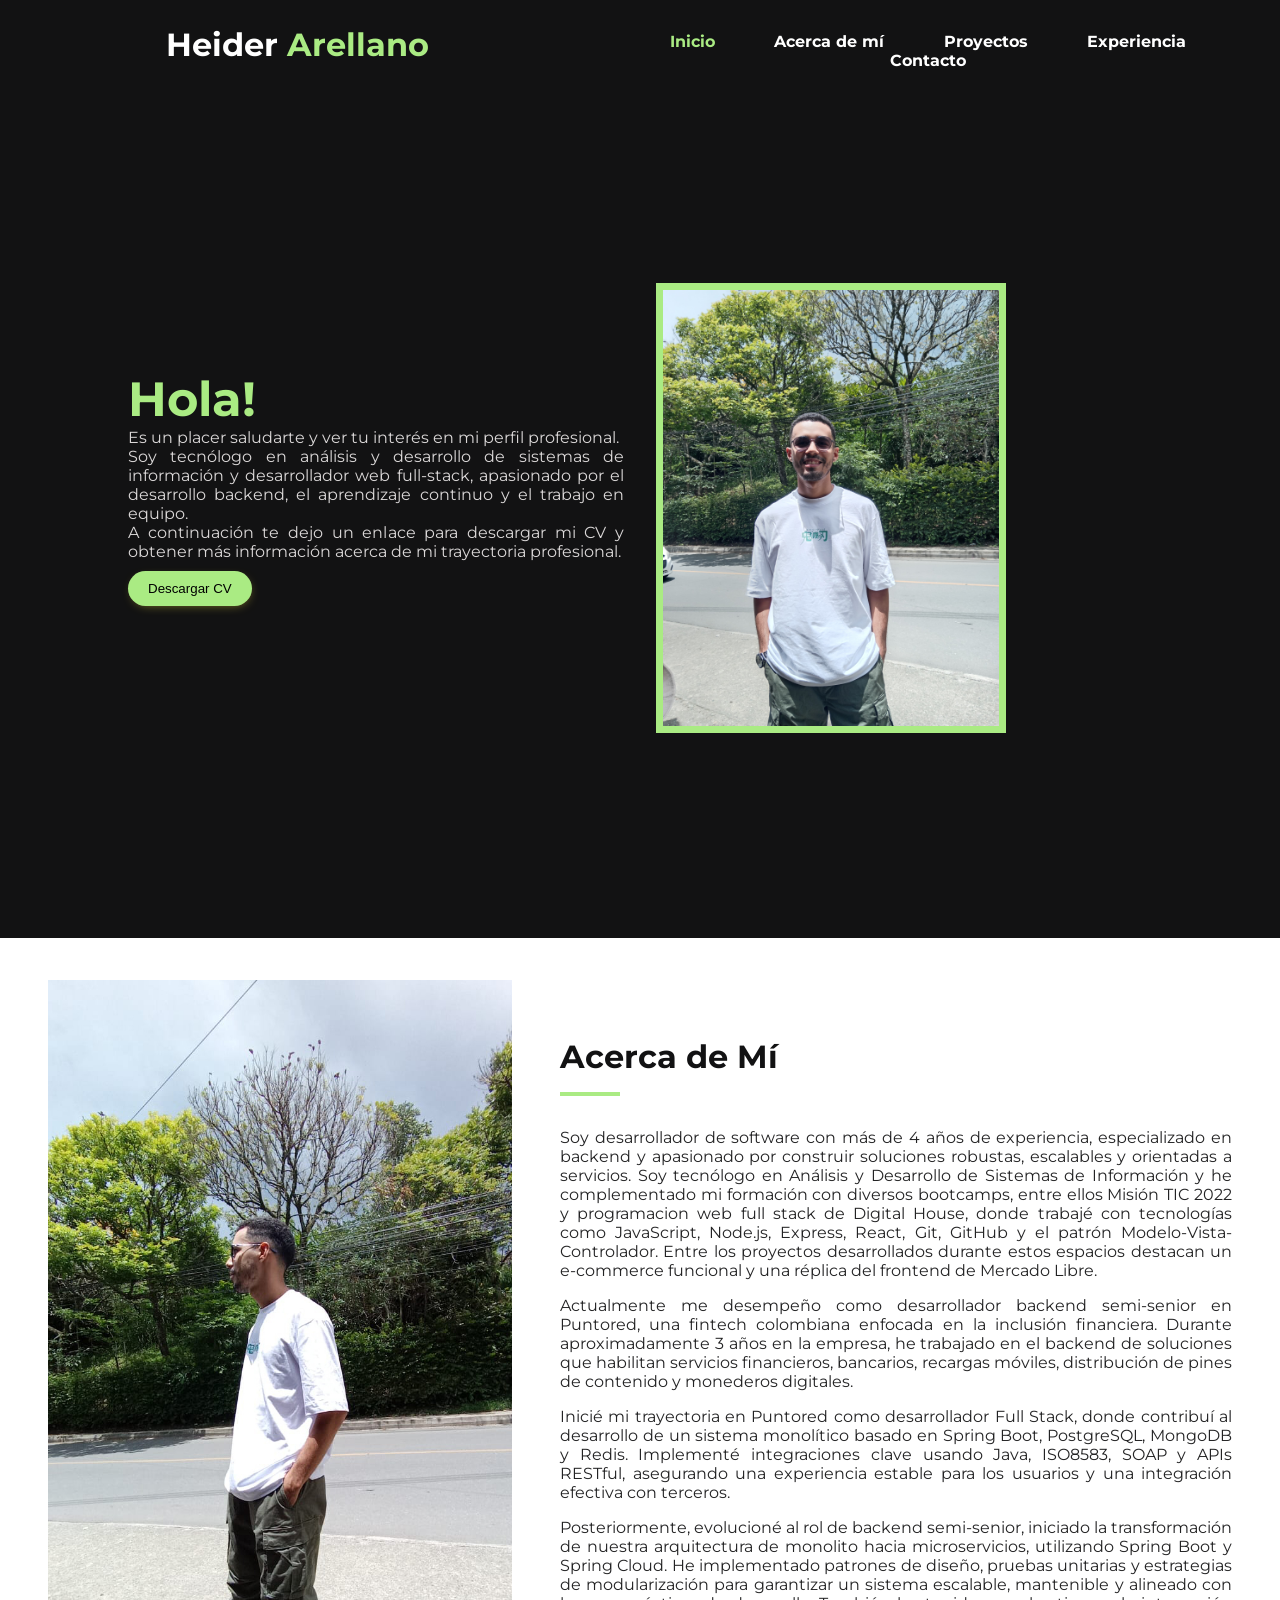
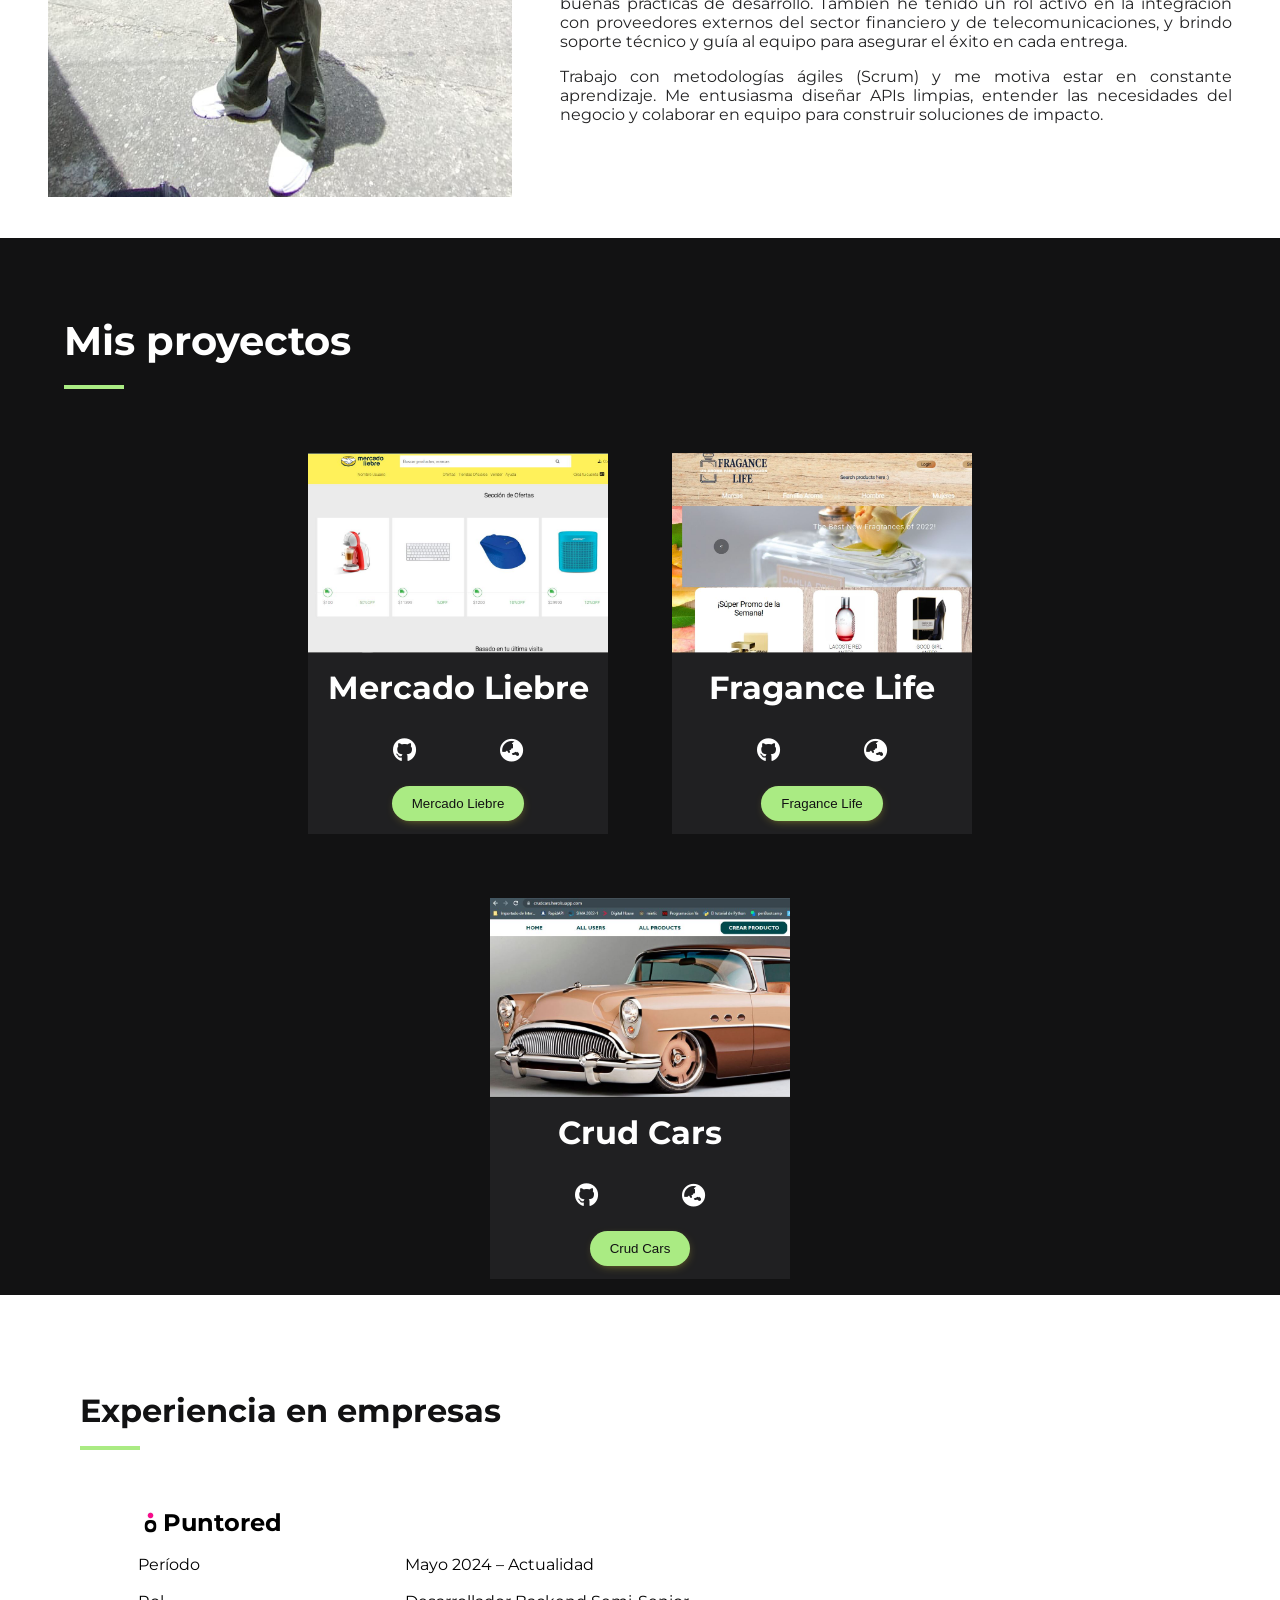
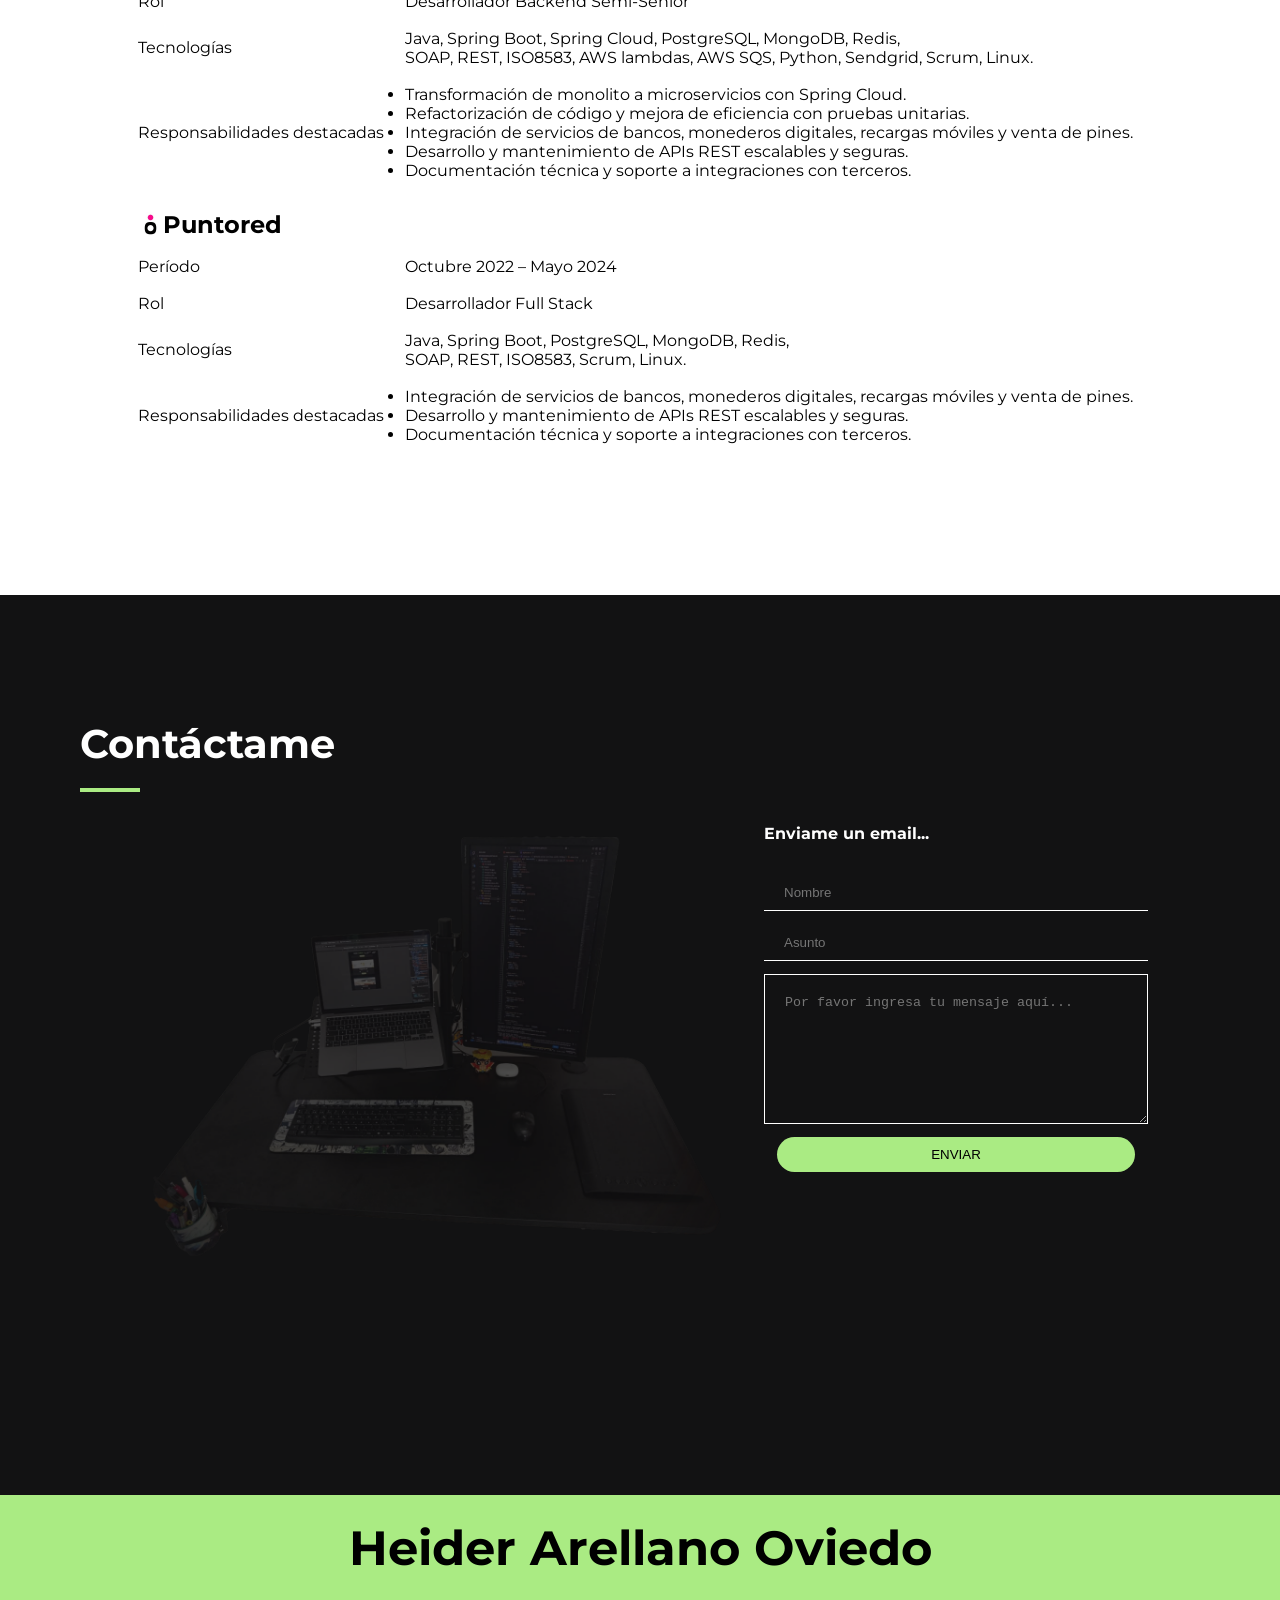
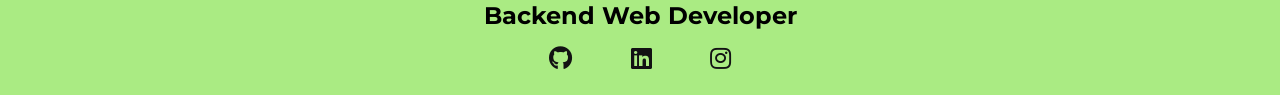
==== commit 312d2a5b: "[Feat] add initial responsive design" ====
--- a/index.html
+++ b/index.html
@@ -31,11 +31,14 @@
             <li><a href="#experience">Experiencia</a></li>
             <li><a href="#contact">Contacto</a></li>
           </ul>
+          <div class="toggle-menu" onclick="document.querySelector('.navbar').classList.toggle('open')">
+            <i class="fas fa-bars"></i>
+          </div>
         </nav>
       </header>
       <main class="main">
         <div class="info-content">
-          <h1>Hola! Soy <span>Heider</span></h1>
+          <h1><span>Hola!</span></h1>
           <p>
             Es un placer saludarte y ver tu interés en mi perfil profesional.
             <br />Soy tecnólogo en análisis y desarrollo de sistemas de
@@ -74,7 +77,7 @@
           frontend de Mercado Libre.</p>
           <p>Actualmente me desempeño como desarrollador
           backend semi-senior en Puntored, una fintech colombiana enfocada en la
-          inclusión financiera. Durante más de 3 años en la empresa, he
+          inclusión financiera. Durante aproximadamente 3 años en la empresa, he
           trabajado en el backend de soluciones que
           habilitan servicios financieros, bancarios, recargas móviles,
           distribución de pines de contenido y monederos digitales.
@@ -197,6 +200,7 @@
           </div>
         </div>
       </div>
+
     </div>
 
     <div class="experience" id="experience">
@@ -319,7 +323,7 @@
     <footer class="footer">
       <div class="footer-content">
         <h2>Heider Arellano Oviedo</h2>
-        <h5>Full Stack Web Developer</h5>
+        <h5>Backend Web Developer</h5>
       </div>
       <div class="sotial-networks">
         <a href="https://github.com/HeyderAndres" target="_blank"
@@ -330,7 +334,7 @@
           target="_blank"
           ><i class="fab fa-linkedin"></i
         ></a>
-        <a href="https://www.instagram.com/heydr16/" target="_blank"
+        <a href="https://www.instagram.com/heyderao/" target="_blank"
           ><i class="fab fa-instagram"></i
         ></a>
       </div>
--- a/public/stylesheets/style.css
+++ b/public/stylesheets/style.css
@@ -14,15 +14,15 @@
 
 
 .wrapper {
-  width: 100vw;
-  height: 100vh;
+  width: 100%;
   background-color: #121213;
   color: rgb(219, 216, 216);
 }
+
 .navbar {
   display: flex;
   justify-content: space-between;
-  padding: 2em;  
+  padding: 2em 5vw;
   width: 100%;
   max-height: 10%;
   background-color: #121213;
@@ -30,61 +30,77 @@
   top: 0;
   z-index: 2;
 }
+
 .brand {
   margin-top: -7px;
   margin-left: 102px;
 }
+
 .brand span {
   color: #AAEB83;
 }
-#logo{
+
+#logo {
   text-decoration: none;
-  color:white;
-
-}
-#logo:link, #logo:visited,  #logo:hover, #logo:active{
+  color: white;
+
+}
+
+#logo:link,
+#logo:visited,
+#logo:hover,
+#logo:active {
   display: block;
   text-decoration: none;
   white-space: nowrap;
-  width: 19ch;
-  animation: typing 2s steps(18) 2,blink .5s step-end alternate;
+  max-width: 100%;
+  animation: typing 2s steps(18) 2, blink .5s step-end alternate;
   overflow: hidden;
 }
+
 /*efecto logo*/
 @keyframes typing {
-  from { width: 0 }
-}
-
-@keyframes blink{
-  50% {border-color:transparent}
-}
+  from {
+    width: 0
+  }
+}
+
+@keyframes blink {
+  50% {
+    border-color: transparent
+  }
+}
+
 /*fin efecto logo*/
 
 .menu {
   display: flex;
   width: 50%;
   justify-content: space-around;
-}
-.menu  li {
+  flex-wrap: wrap;
+}
+
+.menu li {
   list-style: none;
 
 }
+
 .menu a {
   color: #fff;
   font-weight: bold;
   text-decoration: none;
   transition: ease-in 0.3s;
-  padding: 10px 20px; 
-}
-
-.menu li:hover a{
+  padding: 10px 20px;
+}
+
+.menu li:hover a {
   background-color: #AAEB83;
   color: #121213;
 }
 
 .menu .active {
   color: #AAEB83;
- 
+
 }
 
 
@@ -96,9 +112,9 @@
 .main {
   margin: 0 auto;
   width: 80vw;
-  height: 88vh;
+  min-height: 100vh;
   display: grid;
-  grid-template-columns: repeat(2,1fr);
+  grid-template-columns: repeat(2, 1fr);
   align-items: center;
   gap: 2em;
   margin-top: 3%;
@@ -108,11 +124,17 @@
   font-size: 3em;
 }
 
+h2 {
+  font-size: 2em;
+  font-weight: 700;
+  margin-bottom: 0.5em;
+}
+
 .info-content span {
   color: #AAEB83;
 }
 
-.info-content p{
+.info-content p {
   text-align: justify;
 }
 
@@ -134,7 +156,7 @@
 }
 
 .main img {
-  border:  7px solid #AAEB83;
+  border: 7px solid #AAEB83;
   width: 350px;
   height: 450px;
   z-index: 1;
@@ -144,19 +166,20 @@
 .about {
   display: grid;
   grid-template-columns: repeat(10, 1fr);
-  width: 100vw;
+  width: 100%;
   align-items: center;
-  height: 110vh;
+  min-height: 100vh;
 }
 
 .about img {
   width: 100%;
-  height: 110vh;
+  height: auto;
   grid-column: 1/5;
+  padding-left: 3em;
 }
 
 .about-info {
-  grid-column: 5/10;
+  grid-column: 5/11;
   padding: 3em;
 }
 
@@ -181,8 +204,8 @@
 
 .portfolio,
 .contact-section {
-  width: 100vw;
-  height: 100vh;
+  width: 100%;
+  min-height: 100vh;
   background-color: #121213;
   color: #fff;
 }
@@ -202,37 +225,39 @@
 .container-contact {
   margin: 0 auto;
   display: flex;
-  align-items: center;
-  height: 80vh;
-
+  flex-wrap: wrap;
+  justify-content: center;
+  gap: 2em;
+  width: 100%;
+  max-width: 1200px;
 }
 
 .contact-section img {
-  width: 750px;
-  height: 700px;
-  bottom: 0px;
+  width: 100%;
+    max-width: 600px;
+    height: auto;
+    mask-image: radial-gradient(circle, rgba(0, 0, 0, 1) 70%, rgba(0, 0, 0, 0) 100%);
+      -webkit-mask-image: radial-gradient(circle, rgba(0, 0, 0, 1) 70%, rgba(0, 0, 0, 0) 100%);
 }
 
 .portfolio-heading {
   padding: 5em;
-  
+
 }
 
 .portfolio .container {
   width: 80vw;
-  height: 100vh;
   margin: 0 auto;
   display: flex;
-  align-items: center;
+  flex-wrap: wrap;
   justify-content: center;
+  gap: 2em;
 }
 
 .card {
   width: 300px;
   background-color: #202022;
   margin: 1em;
-  margin-bottom: 30%;
-
 }
 
 .card__img {
@@ -242,20 +267,22 @@
   background-size: cover;
 }
 
-.card__img1{
-   background-image: url(../images/mercadoLiebre.JPG);
-}
-
-.card__img2{
+.card__img1 {
+  background-image: url(../images/mercadoLiebre.JPG);
+}
+
+.card__img2 {
   background-image: url(../images/fragance-life.JPG);
 
 }
-.card__img3{
+
+.card__img3 {
   background-image: url(../images/crudCars.JPG);
 
 }
-.card:hover{
-  box-shadow: 0px 0px 5px 3px rgba(255, 255, 255,0.2);
+
+.card:hover {
+  box-shadow: 0px 0px 5px 3px rgba(255, 255, 255, 0.2);
 }
 
 .card__title {
@@ -267,6 +294,7 @@
   display: flex;
   justify-content: space-evenly;
 }
+
 .card__proyect-links a {
   color: #fff;
   text-decoration: none;
@@ -293,6 +321,7 @@
   width: 30vw;
   margin-top: 2em;
 }
+
 .form-group textarea {
   height: 150px;
   padding: 1.5em;
@@ -325,7 +354,7 @@
   flex-direction: column;
   justify-content: center;
   align-items: center;
-  width: 100vw;
+  width: 100%;
   height: 200px;
   padding: 2em;
   background-color: #AAEB83;
@@ -346,7 +375,8 @@
   width: 300px;
   margin-top: 1em;
 }
-.sotial-networks a{
+
+.sotial-networks a {
   text-decoration: none;
   text-transform: none;
   color: #121213;
@@ -358,17 +388,24 @@
 }
 
 .experience {
-  height: 110vh;
-}
-
-.experience .experience-heading{
-      padding-top: 6em;
-      padding-left: 5em;
-}
-  
-.experience .experience-heading  h2 {
-      font-size: 2em;
-      color: #121213;   
+  min-height: 100vh;
+}
+
+.experience .experience-heading {
+  padding-top: 6em;
+  padding-left: 5em;
+}
+
+.experience .experience-heading h2 {
+  font-size: 2em;
+  color: #121213;
+}
+
+
+.portfolio-heading,
+.experience-heading {
+  padding: 2em 5vw 1em;
+  text-align: left;
 }
 
 .experience .container {
@@ -377,17 +414,14 @@
   flex-direction: column;
   align-items: center;
   justify-content: space-evenly;
-  /* Distribuye las 3 tablas verticalmente */
-  width: 100%;
-}
-
-.experience-card{
+  width: 100%;
+}
+
+.experience-card {
   width: 80%;
-    flex: 1;
-    justify-content: center;
-    /* Cada una ocupa 1 parte del alto disponible */
-    overflow-y: auto;
-    /* Agrega scroll si el contenido se pasa */
+  flex: 1;
+  justify-content: center;
+  overflow-y: auto;
 }
 
 .experience-card table {
@@ -403,13 +437,230 @@
   border: 0px solid #ccc;
 }
 
-.experience-card th{
+.experience-card th {
   font-size: 1.5em;
   font-weight: bolder;
   display: flex;
   align-items: center;
 }
 
-.experience-card th img{
+.experience-card th img {
   width: 10%;
+}
+
+.toggle-menu {
+  display: none;
+  color: white;
+  font-size: 2em;
+  cursor: pointer;
+}
+
+
+/* =========================== */
+/* 🔧 MEDIA QUERIES RESPONSIVE */
+/* =========================== */
+
+/* Tablets (768px - 1023px) */
+@media screen and (max-width: 1023px) {
+  .main {
+    grid-template-columns: 1fr;
+    height: auto;
+    gap: 2em;
+    text-align: center;
+    margin-top: 10%;
+  }
+
+  .main img {
+    margin-top: 0;
+    width: 80%;
+    height: auto;
+  }
+
+  .about {
+    grid-template-columns: 1fr;
+    height: auto;
+    display: flex;
+    flex-direction: column;
+  }
+
+  .about img {
+    width: 100%;
+    height: auto;
+    padding: 2em;
+  }
+
+  .about-info {
+    padding: 2em;
+  }
+
+  .info-content {
+    text-align: left;
+  }
+
+  .main img {
+    margin: 2em auto 0;
+  }
+
+  .info-content h1 {
+    text-align: left;
+    font-size: 2em;
+  }
+
+  .info-content p {
+    text-align: left;
+  }
+
+  .portfolio .container {
+    flex-direction: column;
+    height: auto;
+  }
+
+  .card {
+    width: 90%;
+    margin: 1.5em 0;
+  }
+
+  .experience {
+    height: auto;
+  }
+
+  .experience .container {
+    flex-direction: column;
+    align-items: center;
+    gap: 2em;
+  }
+
+  .experience-card {
+    width: 90%;
+  }
+
+  .container-contact {
+    flex-direction: column;
+    height: auto;
+  }
+
+  .contact-section img {
+    width: 100%;
+    height: auto;
+  }
+
+  .form-group {
+    width: 90%;
+  }
+}
+
+/* Smartphones (≤ 767px) */
+@media screen and (max-width: 767px) {
+  .navbar {
+    flex-direction: column;
+    align-items: flex-start;
+    padding: 1em;
+    position: relative;
+  }
+
+  .toggle-menu {
+    display: block;
+    color: white;
+    font-size: 2em;
+    cursor: pointer;
+    position: absolute;
+    top: 1.5em;
+    right: 1em;
+  }
+
+  .menu {
+    display: none;
+    flex-direction: column;
+    width: 100%;
+    margin-top: 1em;
+    background-color: #121213;
+  }
+
+  .navbar.open .menu {
+    display: flex;
+  }
+
+  .menu li {
+    margin: 0.5em 0;
+  }
+
+  .brand {
+    margin: 0 0 1em 0;
+  }
+
+  .main {
+    width: 90vw;
+    grid-template-columns: 1fr;
+    height: auto;
+    text-align: center;
+    margin-top: 0;
+  }
+
+  .main img {
+    width: 90%;
+    height: auto;
+    margin: 2em auto 0;
+  }
+
+  .about {
+    display: flex;
+    flex-direction: column;
+    height: auto;
+  }
+
+  .about img {
+    width: 100%;
+    height: auto;
+    padding: 2em;
+  }
+
+  .about-info {
+    padding: 2em;
+  }
+
+  .portfolio .container {
+    flex-direction: column;
+    align-items: center;
+    height: auto;
+  }
+
+  .card {
+    width: 100%;
+  }
+
+  .experience .container {
+    flex-direction: column;
+    gap: 2em;
+  }
+
+  .experience-card {
+    width: 95%;
+  }
+
+  .experience-card th img {
+    width: 50px;
+    margin-right: 10px;
+  }
+
+  .contact-section {
+    padding: 2em 1em;
+  }
+
+  .form-group {
+    width: 100%;
+  }
+
+  .footer-content h2 {
+    font-size: 1.5em;
+  }
+
+  .footer-content h5 {
+    font-size: 1em;
+  }
+
+  .sotial-networks {
+    width: 100%;
+    justify-content: center;
+    gap: 10px;
+  }
 }
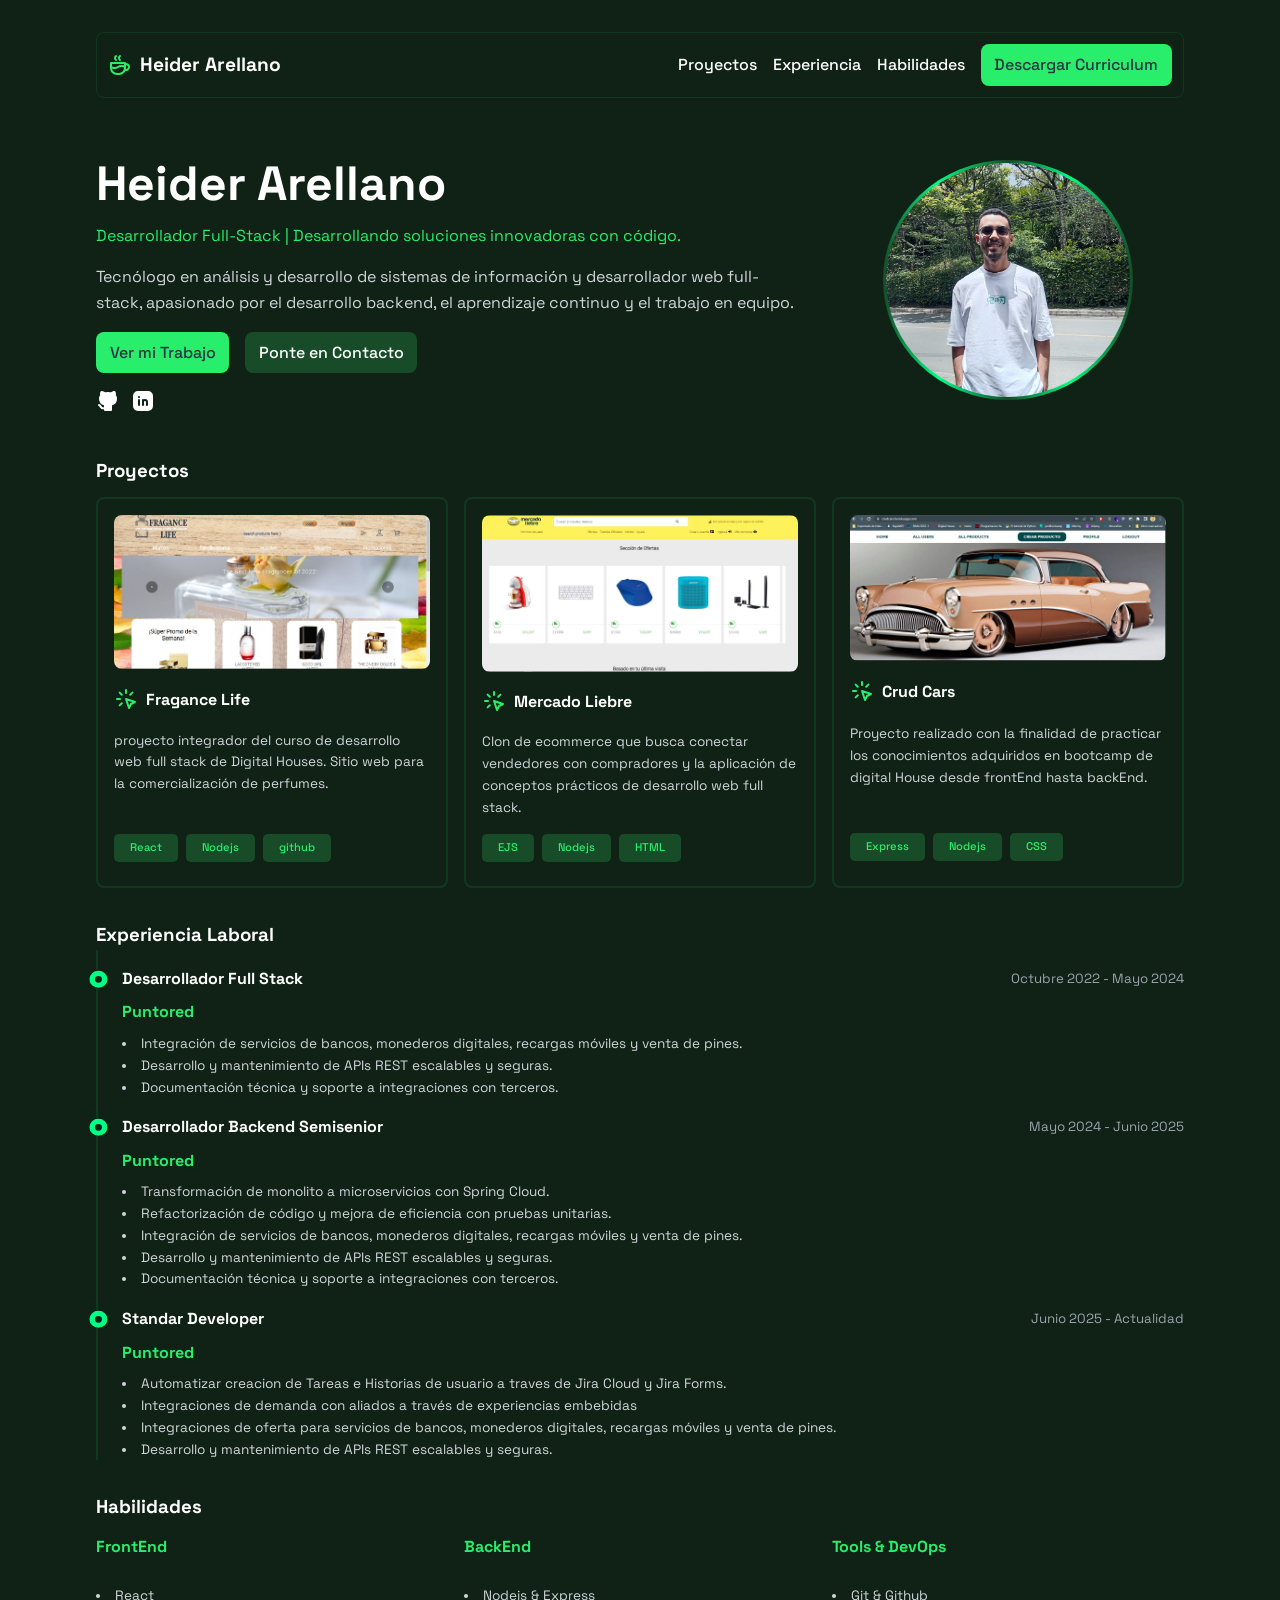
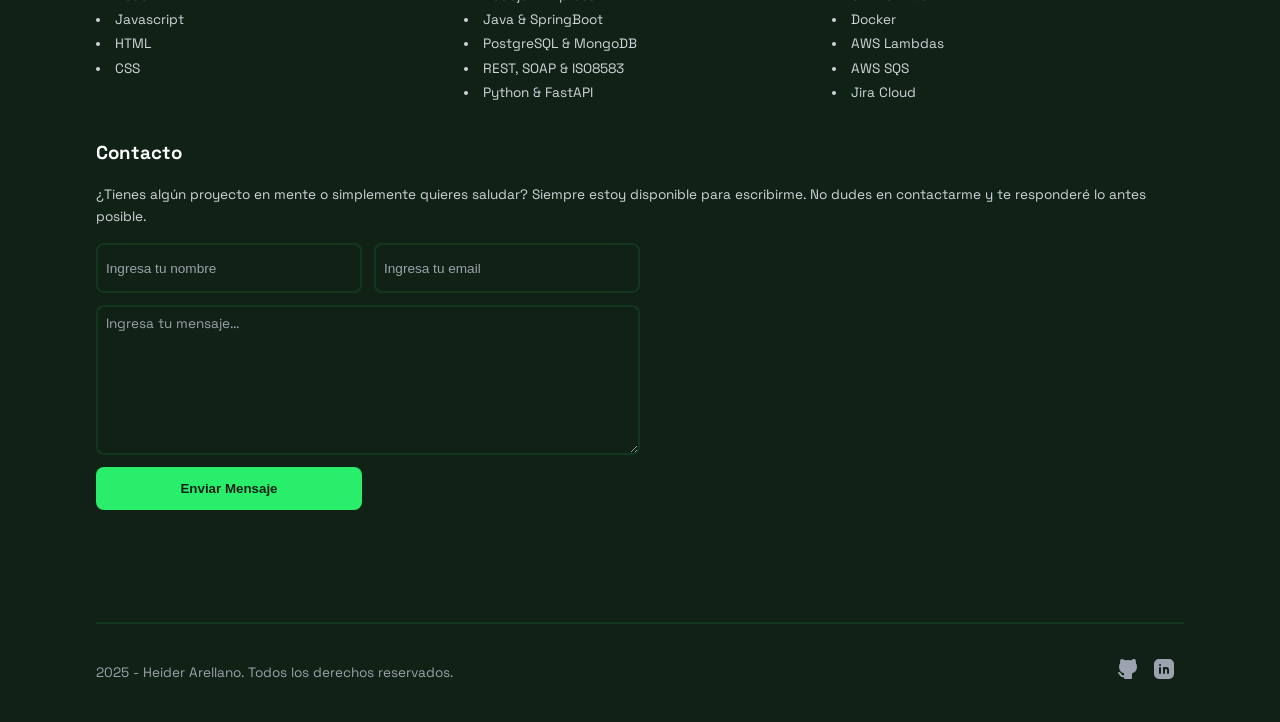
==== commit 3588c79c: "Feat: new design and content" ====
--- a/index.html
+++ b/index.html
@@ -1,343 +1,166 @@
 <!DOCTYPE html>
-<html lang="en">
-  <head>
-    <meta charset="UTF-8" />
-    <meta http-equiv="X-UA-Compatible" content="IE=edge" />
-    <meta name="viewport" content="width=device-width, initial-scale=1.0" />
-    <title>Portfolio - Heider Arellano</title>
-    <link rel="stylesheet" href="public/stylesheets/style.css" />
-    <link
-      rel="stylesheet"
-      href="https://use.fontawesome.com/releases/v5.15.3/css/all.css"
-      integrity="sha384-SZXxX4whJ79/gErwcOYf+zWLeJdY/qpuqC4cAa9rOGUstPomtqpuNWT9wdPEn2fk"
-      crossorigin="anonymous"
-    />
-    <script src="public/javascripts/contact.js"></script>
-  </head>
+<html lang="es">
 
-  <body>
-    <div class="wrapper" id="home">
-      <header>
-        <nav class="navbar">
-          <div class="brand">
-            <a href="/" id="logo">
-              <h2>Heider<span> Arellano </span></h2>
-            </a>
-          </div>
-          <ul class="menu">
-            <li><a href="/" class="active">Inicio</a></li>
-            <li><a href="#about">Acerca de mí</a></li>
-            <li><a href="#portfolio">Proyectos</a></li>
-            <li><a href="#experience">Experiencia</a></li>
-            <li><a href="#contact">Contacto</a></li>
-          </ul>
-          <div class="toggle-menu" onclick="document.querySelector('.navbar').classList.toggle('open')">
-            <i class="fas fa-bars"></i>
-          </div>
+<head>
+    <meta charset="UTF-8">
+    <meta name="viewport" content="width=device-width, initial-scale=1.0">
+    <title>Heider A. Arellano O. | Desarrollador Full-Stack</title>
+    <meta name="description" content="Heider Arellano - Desarrollador Full-Stack. +3 años de 
+        experiencia con Java, Spring Boot, Node.js, AWS. Experiencia en 
+        integración REST, SOAP, ISO8583. ¡Mira mi CV!">
+    <meta name="robots" content="index, follow" />
+    <meta name="author" content="Heider Andrés Arellano Oviedo">
+
+    <meta property="og:title" content="Heider Arellano - Desarrollador Full-Stack" />
+    <meta property="og:description" content="+3 años de 
+        experiencia con Java, Spring Boot, Node.js, AWS. Experiencia en 
+        integración REST, SOAP, ISO8583. ¡Mira mi CV!" />
+    <meta property="og:image" content="https://heyderandres.github.io/public/images/heider.jpg" />
+    <meta property="og:url" content="https://heyderandres.github.io/" />
+    <meta property="og:type" content="website" />
+    <script type="module" src="./js/main.js"></script>
+    <link rel="stylesheet" href="./public/css/style.css">
+</head>
+
+<body id="home">
+    <header >
+        <h1>
+            <svg xmlns="http://www.w3.org/2000/svg" width="24" height="24" viewBox="0 0 24 24" fill="none"
+                stroke="currentColor" stroke-width="2" stroke-linecap="round" stroke-linejoin="round"
+                class="icon icon-tabler icons-tabler-outline icon-tabler-coffee">
+                <path stroke="none" d="M0 0h24v24H0z" fill="none" />
+                <path
+                    d="M3 14c.83 .642 2.077 1.017 3.5 1c1.423 .017 2.67 -.358 3.5 -1c.83 -.642 2.077 -1.017 3.5 -1c1.423 -.017 2.67 .358 3.5 1" />
+                <path d="M8 3a2.4 2.4 0 0 0 -1 2a2.4 2.4 0 0 0 1 2" />
+                <path d="M12 3a2.4 2.4 0 0 0 -1 2a2.4 2.4 0 0 0 1 2" />
+                <path d="M3 10h14v5a6 6 0 0 1 -6 6h-2a6 6 0 0 1 -6 -6v-5z" />
+                <path d="M16.746 16.726a3 3 0 1 0 .252 -5.555" />
+            </svg>
+            Heider Arellano
+        </h1>
+        <nav>
+            <a href="#proyects-section">Proyectos</a>
+            <a href="#experience-section">Experiencia</a>
+            <a href="#skills-section">Habilidades</a>
+            <!-- <a href="#contact-section">Contacto</a> -->
+            <a href="#" download="./document/CV-Heider.pdf">Descargar Curriculum</a>
         </nav>
-      </header>
-      <main class="main">
-        <div class="info-content">
-          <h1><span>Hola!</span></h1>
-          <p>
-            Es un placer saludarte y ver tu interés en mi perfil profesional.
-            <br />Soy tecnólogo en análisis y desarrollo de sistemas de
-            información y desarrollador web full-stack, apasionado por el
-            desarrollo backend, el aprendizaje continuo y el trabajo en equipo.
-          </p>
-          <p>
-            A continuación te dejo un enlace para descargar mi CV y obtener más
-            información acerca de mi trayectoria profesional.
-          </p>
-          <a
-            href="public/document/CV-Heider.pdf"
-            download="public/document/CV-Heider.pdf"
-            ><button class="download-cv">Descargar CV</button></a
-          >
+    </header>
+    <main>
+        <section  class="horizontal-elements">
+            <div>
+                <header class="secondary-headers">
+                    <h2>Heider Arellano</h2>
+                    <span>Desarrollador Full-Stack | Desarrollando soluciones innovadoras con código.</span>
+                </header>
+                <p>Tecnólogo en análisis y desarrollo de sistemas de
+                    información y desarrollador web full-stack, apasionado por el
+                    desarrollo backend, el aprendizaje continuo y el trabajo en equipo.</p>
+                <div>
+                    <a href="#experience-section">Ver mi Trabajo</a>
+                    <a href="#contact-section">Ponte en Contacto</a>
+                </div>
+                <footer>
+                    <a class="icons" href=""><svg xmlns="http://www.w3.org/2000/svg" width="24" height="24"
+                            viewBox="0 0 24 24" fill="currentColor"
+                            class="icon icon-tabler icons-tabler-filled icon-tabler-brand-github">
+                            <path stroke="none" d="M0 0h24v24H0z" fill="none" />
+                            <path
+                                d="M5.315 2.1c.791 -.113 1.9 .145 3.333 .966l.272 .161l.16 .1l.397 -.083a13.3 13.3 0 0 1 4.59 -.08l.456 .08l.396 .083l.161 -.1c1.385 -.84 2.487 -1.17 3.322 -1.148l.164 .008l.147 .017l.076 .014l.05 .011l.144 .047a1 1 0 0 1 .53 .514a5.2 5.2 0 0 1 .397 2.91l-.047 .267l-.046 .196l.123 .163c.574 .795 .93 1.728 1.03 2.707l.023 .295l.007 .272c0 3.855 -1.659 5.883 -4.644 6.68l-.245 .061l-.132 .029l.014 .161l.008 .157l.004 .365l-.002 .213l-.003 3.834a1 1 0 0 1 -.883 .993l-.117 .007h-6a1 1 0 0 1 -.993 -.883l-.007 -.117v-.734c-1.818 .26 -3.03 -.424 -4.11 -1.878l-.535 -.766c-.28 -.396 -.455 -.579 -.589 -.644l-.048 -.019a1 1 0 0 1 .564 -1.918c.642 .188 1.074 .568 1.57 1.239l.538 .769c.76 1.079 1.36 1.459 2.609 1.191l.001 -.678l-.018 -.168a5.03 5.03 0 0 1 -.021 -.824l.017 -.185l.019 -.12l-.108 -.024c-2.976 -.71 -4.703 -2.573 -4.875 -6.139l-.01 -.31l-.004 -.292a5.6 5.6 0 0 1 .908 -3.051l.152 -.222l.122 -.163l-.045 -.196a5.2 5.2 0 0 1 .145 -2.642l.1 -.282l.106 -.253a1 1 0 0 1 .529 -.514l.144 -.047l.154 -.03z" />
+                        </svg></a>
+                    <a class="icons" href=""><svg xmlns="http://www.w3.org/2000/svg" width="24" height="24"
+                            viewBox="0 0 24 24" fill="currentColor"
+                            class="icon icon-tabler icons-tabler-filled icon-tabler-brand-linkedin">
+                            <path stroke="none" d="M0 0h24v24H0z" fill="none" />
+                            <path
+                                d="M17 2a5 5 0 0 1 5 5v10a5 5 0 0 1 -5 5h-10a5 5 0 0 1 -5 -5v-10a5 5 0 0 1 5 -5zm-9 8a1 1 0 0 0 -1 1v5a1 1 0 0 0 2 0v-5a1 1 0 0 0 -1 -1m6 0a3 3 0 0 0 -1.168 .236l-.125 .057a1 1 0 0 0 -1.707 .707v5a1 1 0 0 0 2 0v-3a1 1 0 0 1 2 0v3a1 1 0 0 0 2 0v-3a3 3 0 0 0 -3 -3m-6 -3a1 1 0 0 0 -.993 .883l-.007 .127a1 1 0 0 0 1.993 .117l.007 -.127a1 1 0 0 0 -1 -1" />
+                        </svg></a>
+                </footer>
+
+            </div>
+            <img style="width: 250px;" src="./public/images/heider.jpg"
+                alt="Foto profesional de Heider Arellano, Desarrollador Full-Stack.">
+        </section>
+
+        <section id="proyects-section" class="horizontal-elements">
+            <header class="secondary-headers">
+                <h3>Proyectos</h3>
+            </header>
+            <footer>
+            </footer>
+        </section>
+
+        <section id="experience-section">
+            <header class="secondary-headers">
+                <h3>Experiencia Laboral</h3>
+            </header>
+
+        </section>
+
+        <section id="skills-section" class="horizontal-elements">
+            <header class="secondary-headers">
+                <h3>Habilidades</h3>
+            </header>
+            <footer>
+                <div id="frontend">
+                    <h4>FrontEnd</h4>
+                </div>
+                <div id="backend">
+                    <h4>BackEnd</h4>
+                </div>
+                <div id="tools">
+                    <h4>Tools & DevOps</h4>
+                </div>
+            </footer>
+
+        </section>
+        <section id="contact-section">
+            <header class="secondary-headers">
+                <h3>Contacto</h3>
+            </header>
+            <p>¿Tienes algún proyecto en mente o simplemente quieres saludar? Siempre estoy disponible para escribirme. No dudes en
+            contactarme y te responderé lo antes posible.</p>
+
+            <form>
+                <input type="text" placeholder="Ingresa tu nombre">
+                <input type="email" placeholder="Ingresa tu email">
+                <textarea name="message" id="message" placeholder="Ingresa tu mensaje..."></textarea>
+                <button type="submit">Enviar Mensaje</button>
+            </form>
+        </section>
+        <a id="home-button" href="#home"><svg xmlns="http://www.w3.org/2000/svg" width="24" height="24" viewBox="0 0 24 24" fill="none" stroke="#29ee6b"
+            stroke-width="2" stroke-linecap="round" stroke-linejoin="round"
+            class="icon icon-tabler icons-tabler-outline icon-tabler-home-up">
+            <path stroke="none" d="M0 0h24v24H0z" fill="none" />
+            <path d="M9 21v-6a2 2 0 0 1 2 -2h2c.641 0 1.212 .302 1.578 .771" />
+            <path d="M20.136 11.136l-8.136 -8.136l-9 9h2v7a2 2 0 0 0 2 2h6.344" />
+            <path d="M19 22v-6" />
+            <path d="M22 19l-3 -3l-3 3" />
+        </svg></a>
+
+    </main>
+    <footer>
+        <small>2025 - Heider Arellano. Todos los derechos reservados.</small>
+        <div>
+            <div>
+                <a class="icons" href=""><svg xmlns="http://www.w3.org/2000/svg" width="24" height="24"
+                        viewBox="0 0 24 24" fill="currentColor"
+                        class="icon icon-tabler icons-tabler-filled icon-tabler-brand-github">
+                        <path stroke="none" d="M0 0h24v24H0z" fill="none" />
+                        <path
+                            d="M5.315 2.1c.791 -.113 1.9 .145 3.333 .966l.272 .161l.16 .1l.397 -.083a13.3 13.3 0 0 1 4.59 -.08l.456 .08l.396 .083l.161 -.1c1.385 -.84 2.487 -1.17 3.322 -1.148l.164 .008l.147 .017l.076 .014l.05 .011l.144 .047a1 1 0 0 1 .53 .514a5.2 5.2 0 0 1 .397 2.91l-.047 .267l-.046 .196l.123 .163c.574 .795 .93 1.728 1.03 2.707l.023 .295l.007 .272c0 3.855 -1.659 5.883 -4.644 6.68l-.245 .061l-.132 .029l.014 .161l.008 .157l.004 .365l-.002 .213l-.003 3.834a1 1 0 0 1 -.883 .993l-.117 .007h-6a1 1 0 0 1 -.993 -.883l-.007 -.117v-.734c-1.818 .26 -3.03 -.424 -4.11 -1.878l-.535 -.766c-.28 -.396 -.455 -.579 -.589 -.644l-.048 -.019a1 1 0 0 1 .564 -1.918c.642 .188 1.074 .568 1.57 1.239l.538 .769c.76 1.079 1.36 1.459 2.609 1.191l.001 -.678l-.018 -.168a5.03 5.03 0 0 1 -.021 -.824l.017 -.185l.019 -.12l-.108 -.024c-2.976 -.71 -4.703 -2.573 -4.875 -6.139l-.01 -.31l-.004 -.292a5.6 5.6 0 0 1 .908 -3.051l.152 -.222l.122 -.163l-.045 -.196a5.2 5.2 0 0 1 .145 -2.642l.1 -.282l.106 -.253a1 1 0 0 1 .529 -.514l.144 -.047l.154 -.03z" />
+                    </svg></a>
+                <a class="icons" href=""><svg xmlns="http://www.w3.org/2000/svg" width="24" height="24"
+                        viewBox="0 0 24 24" fill="currentColor"
+                        class="icon icon-tabler icons-tabler-filled icon-tabler-brand-linkedin">
+                        <path stroke="none" d="M0 0h24v24H0z" fill="none" />
+                        <path
+                            d="M17 2a5 5 0 0 1 5 5v10a5 5 0 0 1 -5 5h-10a5 5 0 0 1 -5 -5v-10a5 5 0 0 1 5 -5zm-9 8a1 1 0 0 0 -1 1v5a1 1 0 0 0 2 0v-5a1 1 0 0 0 -1 -1m6 0a3 3 0 0 0 -1.168 .236l-.125 .057a1 1 0 0 0 -1.707 .707v5a1 1 0 0 0 2 0v-3a1 1 0 0 1 2 0v3a1 1 0 0 0 2 0v-3a3 3 0 0 0 -3 -3m-6 -3a1 1 0 0 0 -.993 .883l-.007 .127a1 1 0 0 0 1.993 .117l.007 -.127a1 1 0 0 0 -1 -1" />
+                    </svg></a>
+            </div>
         </div>
-        <img src="public/images/heider.jpg" alt="" />
-      </main>
-    </div>
+    </footer>
 
-    <div class="about" id="about">
-      <img src="public/images/About-me.jpg" alt="" />
-      <div class="about-info">
-        <h2>Acerca de Mí</h2>
-        <div class="divider"></div>
-        <p>
-          Soy desarrollador de software con más de 4 años de experiencia,
-          especializado en backend y apasionado por construir soluciones
-          robustas, escalables y orientadas a servicios. Soy tecnólogo en
-          Análisis y Desarrollo de Sistemas de Información y he complementado mi
-          formación con diversos bootcamps, entre ellos Misión TIC 2022 y 
-          programacion web full stack de Digital House, donde trabajé con tecnologías como
-          JavaScript, Node.js, Express, React, Git, GitHub y el patrón
-          Modelo-Vista-Controlador. Entre los proyectos desarrollados durante
-          estos espacios destacan un e-commerce funcional y una réplica del
-          frontend de Mercado Libre.</p>
-          <p>Actualmente me desempeño como desarrollador
-          backend semi-senior en Puntored, una fintech colombiana enfocada en la
-          inclusión financiera. Durante aproximadamente 3 años en la empresa, he
-          trabajado en el backend de soluciones que
-          habilitan servicios financieros, bancarios, recargas móviles,
-          distribución de pines de contenido y monederos digitales.
-          </p>
-          <p>Inicié mi trayectoria en Puntored como desarrollador Full Stack, donde contribuí
-          al desarrollo de un sistema monolítico basado en Spring Boot,
-          PostgreSQL, MongoDB y Redis. Implementé integraciones clave usando
-          Java, ISO8583, SOAP y APIs RESTful, asegurando una experiencia estable
-          para los usuarios y una integración efectiva con terceros.
-          </p>
-          <p>
-          Posteriormente, evolucioné al rol de backend semi-senior, iniciado la
-          transformación de nuestra arquitectura de monolito hacia
-          microservicios, utilizando Spring Boot y Spring Cloud. He implementado
-          patrones de diseño, pruebas unitarias y estrategias de modularización
-          para garantizar un sistema escalable, mantenible y alineado con buenas
-          prácticas de desarrollo. También he tenido un rol activo en la
-          integración con proveedores externos del sector financiero y de
-          telecomunicaciones, y brindo soporte técnico y guía al equipo para
-          asegurar el éxito en cada entrega.
-          </p>
-          <p> Trabajo con metodologías ágiles
-          (Scrum) y me motiva estar en constante aprendizaje. Me entusiasma
-          diseñar APIs limpias, entender las necesidades del negocio y colaborar
-          en equipo para construir soluciones de impacto.
-        </p>
+</body>
 
-        <!--  <button class="download-cv">Leer Más</button> -->
-      </div>
-    </div>
-    
-    <div class="portfolio" id="portfolio">
-      <div class="portfolio-heading">
-        <h2>Mis proyectos</h2>
-        <div class="divider"></div>
-      </div>
-      <div class="container">
-        <div class="card">
-          <div class="card__img card__img1"></div>
-          <div class="card__title">
-            <h2>Mercado Liebre</h2>
-          </div>
-          <div class="card__proyect-links">
-            <a
-              href="https://github.com/HeyderAndres/mercadoLiebre"
-              target="_blank"
-            >
-              <i class="fab fa-github"></i>
-            </a>
-            <a href="https://mercadoliebreh.herokuapp.com/" target="_blank">
-              <i class="fas fa-globe-asia"></i>
-            </a>
-            <a href="" hidden>
-              <i class="fas fa-code"></i>
-            </a>
-          </div>
-          <div class="button-content">
-            <button class="project-details-button download-cv">
-              <a href="https://mercadoliebreh.herokuapp.com/" target="_blank"
-                >Mercado Liebre</a
-              >
-            </button>
-          </div>
-        </div>
-        <div class="card">
-          <div class="card__img card__img2"></div>
-          <div class="card__title">
-            <h2>Fragance Life</h2>
-          </div>
-          <div class="card__proyect-links">
-            <a
-              href="https://github.com/HeyderAndres/grupo_12_fraganceLife"
-              target="_blank"
-            >
-              <i class="fab fa-github"></i>
-            </a>
-            <a
-              href="https://proyect-fragance-life.herokuapp.com/"
-              target="_blank"
-            >
-              <i class="fas fa-globe-asia"></i>
-            </a>
-            <a href="" hidden>
-              <i class="fas fa-code"></i>
-            </a>
-          </div>
-          <div class="button-content">
-            <button class="project-details-button download-cv">
-              <a
-                href="https://proyect-fragance-life.herokuapp.com/"
-                target="_blank">Fragance Life</a>
-            </button>
-          </div>
-        </div>
-        <div class="card">
-          <div class="card__img card__img3"></div>
-          <div class="card__title">
-            <h2>Crud Cars</h2>
-          </div>
-          <div class="card__proyect-links">
-            <a
-              href="https://github.com/HeyderAndres/CrudUsuariosCarros"
-              target="_blank"
-            >
-              <i class="fab fa-github"></i>
-            </a>
-            <a href="https://crudcars.herokuapp.com/" target="_blank">
-              <i class="fas fa-globe-asia"></i>
-            </a>
-            <a href="" hidden>
-              <i class="fas fa-code"></i>
-            </a>
-          </div>
-          <div class="button-content">
-            <button class="project-details-button download-cv">
-              <a href="https://crudcars.herokuapp.com/" target="_blank"
-                >Crud Cars</a
-              >
-            </button>
-          </div>
-        </div>
-      </div>
-
-    </div>
-
-    <div class="experience" id="experience">
-      <div class="experience-heading">
-        <h2>Experiencia en empresas</h2>
-        <div class="divider"></div>
-      </div>
-      <div class="container">
-        <div class="experience-card">
-          <table>
-            <tr>
-              <th colspan="2"><img src="./public/images/puntored_logo.jpeg" alt=""> Puntored</th>
-            </tr>
-            <tr>
-              <td>Período</td>
-              <td>Mayo 2024 – Actualidad</td>
-            </tr>
-            <tr>
-              <td>Rol</td>
-              <td>Desarrollador Backend Semi-Senior</td>
-            </tr>
-            <tr>
-              <td>Tecnologías</td>
-              <td>
-                Java, Spring Boot, Spring Cloud, PostgreSQL, MongoDB, Redis,<br>
-                SOAP, REST, ISO8583, AWS lambdas, AWS SQS, Python, Sendgrid, Scrum, Linux.
-              </td>
-            </tr>
-            <tr>
-              <td>Responsabilidades destacadas</td>
-              <td>
-                <ul>
-                  <li>Transformación de monolito a microservicios con Spring Cloud.</li>
-                  <li>Refactorización de código y mejora de eficiencia con pruebas unitarias.</li>
-                  <li>Integración de servicios de bancos, monederos digitales, recargas móviles y venta de pines.</li>
-                  <li>Desarrollo y mantenimiento de APIs REST escalables y seguras.</li>
-                  <li>Documentación técnica y soporte a integraciones con terceros.</li>
-                </ul>
-              </td>
-            </tr>
-          </table>
-          
-        </div>
-        <div class="experience-card">
-          <table>
-            <tr>
-              <th colspan="2"><img src="./public/images/puntored_logo.jpeg" alt=""> Puntored</th>
-            </tr>
-            <tr>
-              <td>Período</td>
-              <td>Octubre 2022 – Mayo 2024</td>
-            </tr>
-            <tr>
-              <td>Rol</td>
-              <td>Desarrollador Full Stack</td>
-            </tr>
-            <tr>
-              <td>Tecnologías</td>
-              <td>
-                Java, Spring Boot, PostgreSQL, MongoDB, Redis,<br>
-                SOAP, REST, ISO8583, Scrum, Linux.
-              </td>
-            </tr>
-            <tr>
-              <td>Responsabilidades destacadas</td>
-              <td>
-                <ul>
-                  <li>Integración de servicios de bancos, monederos digitales, recargas móviles y venta de pines.</li>
-                  <li>Desarrollo y mantenimiento de APIs REST escalables y seguras.</li>
-                  <li>Documentación técnica y soporte a integraciones con terceros.</li>
-                </ul>
-              </td>
-            </tr>
-          </table>
-          
-        </div>
-
-      </div>
-    </div>
-
-    <div class="contact-section" id="contact">
-      <div class="contact-heading">
-        <h2>Contáctame</h2>
-        <div class="divider"></div>
-      </div>
-      <div class="container-contact">
-        <img src="public/images/background.png" alt="" />
-        <div class="contact-form">
-          <h4>Enviame un email...</h4>
-          <form class="form-group">
-            <input
-              type="text"
-              name="nombre"
-              placeholder="Nombre"
-              class="input"
-              required
-              autocomplete="off"
-            />
-            <input
-              name="asunto"
-              placeholder="Asunto"
-              class="input"
-              required
-              autocomplete="off"
-            />
-            <textarea
-              name="message"
-              placeholder="Por favor ingresa tu mensaje aquí..."
-              required
-              autocomplete="off"
-            ></textarea>
-            <button type="submit" class="btn-submit">
-              Enviar <Mensaje><a id="setEmail"></a></Mensaje>
-            </button>
-          </form>
-        </div>
-      </div>
-    </div>
-
-    <footer class="footer">
-      <div class="footer-content">
-        <h2>Heider Arellano Oviedo</h2>
-        <h5>Backend Web Developer</h5>
-      </div>
-      <div class="sotial-networks">
-        <a href="https://github.com/HeyderAndres" target="_blank"
-          ><i class="fab fa-github"></i
-        ></a>
-        <a
-          href="https://www.linkedin.com/in/heider-andres-arellano-oviedo/"
-          target="_blank"
-          ><i class="fab fa-linkedin"></i
-        ></a>
-        <a href="https://www.instagram.com/heyderao/" target="_blank"
-          ><i class="fab fa-instagram"></i
-        ></a>
-      </div>
-    </footer>
-  </body>
-</html>
+</html>
--- a/public/css/style.css
+++ b/public/css/style.css
@@ -0,0 +1,506 @@
+@import url('https://fonts.googleapis.com/css2?family=Fira+Code:wght@300..700&family=Space+Grotesk:wght@300..700&display=swap');
+
+* {
+  margin: 0;
+  padding: 0;
+  box-sizing: border-box;
+
+}
+
+:root {
+  --primary: #29EE6B;
+  --primary-dark: #184B27;
+  --primary-hover: #283744;
+  --background: #102216;
+  --text-primary: #FFFFFF;
+  --text-secondary: #D1D5DB;
+  --text-muted: #9CA2AE;
+  --border: rgb(21, 75, 39, 0.5);
+  --shadow: rgba(0, 0, 0, 0.3);
+}
+
+body {
+  font-family: "Space Grotesk", sans-serif;
+  color: var(--text-primary);
+  background: var(--background);
+  display: flex;
+  flex-direction: column;
+  align-items: center;
+  min-height: 100vh;
+  line-height: 1.6;
+}
+
+header {
+  width: 85vw;
+  gap: 1rem;
+  display: flex;
+  align-items: center;
+  justify-content: space-between;
+  background: none;
+  margin-top: 2rem;
+  border: 1px solid var(--border);
+  border-radius: .5rem;
+  padding: .7rem;
+  flex-wrap: wrap;
+}
+
+body>footer {
+  display: flex;
+  align-items: center;
+  width: 85vw;
+  justify-content: space-between;
+  border-top: 2px solid var(--border);
+  min-height: 100px;
+  margin-top: 7rem;
+
+  small {
+    color: var(--text-muted);
+    font-size: .85rem;
+  }
+
+  svg{
+    color: var(--text-muted);
+    width: 1.5rem;
+    height: 1.5rem;
+    margin-right: .5rem;
+
+  }
+}
+
+a {
+  text-decoration: none;
+  color: var(--text-primary);
+
+}
+
+nav {
+  display: flex;
+  align-items: center;
+  gap: 1rem;
+
+  a {
+    text-decoration: none;
+    color: var(--text-primary);
+    font-weight: 500;
+    transition: all .2s;
+
+    &:hover,
+    &:focus {
+      color: var(--primary);
+      border-bottom: #00FF85 solid 1px;
+      outline: none;
+    }
+  }
+
+  &>a:last-child {
+    color: var(--primary-hover);
+    background-color: var(--primary);
+    border-radius: .5rem;
+    border-bottom: none;
+    padding: .5rem .85rem;
+    text-wrap: nowrap;
+
+    &:hover,
+    &:focus {
+      color: var(--primary-hover);
+      background-color: var(--text-primary);
+      border-radius: .5rem;
+      border-bottom: none;
+      outline: none;
+      ;
+    }
+  }
+
+}
+
+h1 {
+  font-size: 1.2rem;
+  display: flex;
+  align-items: center;
+  gap: 0.5rem;
+  line-height: 1.2;
+  text-wrap: nowrap;
+
+  svg {
+    width: 1.5rem;
+    height: 1.5rem;
+    color: var(--primary)
+  }
+}
+
+main {
+  max-width: 85vw;
+}
+
+
+main>section:nth-child(1) {
+  display: grid;
+  /* grid-template-columns: repeat(auto-fit, minmax(280px, 1fr)); */
+  grid-template-columns: 2fr 1fr;
+  place-items: center;
+  gap: 2rem;
+  margin-top: 3rem;
+
+  p {
+    color: var(--text-secondary)
+  }
+
+  img {
+    --size: 240px;
+    --border: 3px;
+    object-fit: cover;
+    width: var(--size);
+    height: var(--size);
+    padding: var(--border);
+    border-radius: 50%;
+    background: #154B27;
+    background: linear-gradient(90deg, rgba(21, 75, 39, 1) 0%, rgba(0, 255, 133, 1) 22%, rgba(21, 75, 39, 1) 50%, rgba(0, 255, 133, 1) 75%, rgba(21, 75, 39, 1) 100%);
+    display: inline-block;
+    box-sizing: border-box;
+  }
+
+  header {
+    padding: 0;
+    margin: 0;
+    width: auto;
+  }
+
+  footer {
+    display: flex;
+    line-height: 0;
+    gap: .7rem;
+    
+    svg {
+      color: var(--text-primary);
+    }
+  }
+
+  &>div {
+    display: flex;
+    flex-direction: column;
+    align-items: flex-start;
+    border: none;
+    gap: 1rem;
+
+    &>div {
+      display: flex;
+      align-items: center;
+      gap: 1rem;
+      font-weight: 500;
+      /* margin: 0 .7rem; */
+    }
+
+    &>div>a {
+      color: var(--primary-hover);
+      background-color: var(--primary);
+      border-radius: .5rem;
+      border-bottom: none;
+      padding: .5rem .85rem;
+
+
+      &:hover,
+      &:focus {
+        color: var(--primary-hover);
+        background-color: var(--text-primary);
+        border-radius: .5rem;
+        border-bottom: none;
+        outline: none;
+      }
+
+    }
+
+    &>div>a:last-child {
+      color: var(--text-primary);
+      background-color: var(--primary-dark);
+      border-radius: .5rem;
+      border-bottom: none;
+      padding: .5rem .85rem;
+
+      &:hover,
+      &:focus {
+        color: var(--primary-hover);
+        background-color: var(--text-primary);
+        border-radius: .5rem;
+        border-bottom: none;
+        outline: none;
+        ;
+      }
+    }
+  }
+}
+
+.secondary-headers {
+  display: flex;
+  flex-direction: column;
+  align-items: flex-start;
+  border: none;
+  gap: 0;
+  min-width: 0;
+  padding: 0;
+
+  h2 {
+    font-size: 3rem;
+  }
+
+  span {
+    color: var(--primary);
+  }
+
+
+}
+
+footer {
+  /* display: grid;
+  grid-template-columns: repeat(auto-fit, minmax(280px, 1fr));
+  gap: 16px; */
+
+  &li {
+    list-style-type: none;
+
+  }
+}
+
+#proyects-section {
+  h3 {
+    margin: .7rem 0;
+  }
+
+  footer {
+    display: grid;
+      grid-template-columns: repeat(auto-fit, minmax(280px, 1fr));
+      gap: 16px;
+
+    article {
+      display: grid;
+      grid-template-rows: auto 1fr 2fr 1fr;
+      gap: .5rem;
+      flex-direction: column;
+      background: none;
+      box-shadow: none;
+      border-radius: .5rem;
+      border: 2px solid var(--border);
+      padding: 1rem;
+
+      a{
+        align-self: center;
+      }
+
+      h4{
+        background-image: url('data:image/svg+xml,<svg xmlns="http://www.w3.org/2000/svg" width="24" height="24" viewBox="0 0 24 24" fill="none" stroke="%2329ee6b" stroke-width="2" stroke-linecap="round" stroke-linejoin="round" class="icon icon-tabler icons-tabler-outline icon-tabler-click"><path stroke="none" d="M0 0h24v24H0z" fill="none"/><path d="M3 12l3 0" /><path d="M12 3l0 3" /><path d="M7.8 7.8l-2.2 -2.2" /><path d="M16.2 7.8l2.2 -2.2" /><path d="M7.8 16.2l-2.2 2.2" /><path d="M12 12l9 3l-4 2l-2 4l-3 -9" /></svg>');
+        background-repeat: no-repeat;
+        background-size: 1.5rem;
+        padding-left: 2rem;
+      }
+
+      img {
+        margin: auto;
+        border-radius: .5rem;
+        max-width: 100%;
+        object-fit: cover;
+        object-position: center;
+      }
+
+      p {
+        font-size: .85rem;
+        color: var(--text-secondary);
+      }
+
+      div {
+        display: flex;
+        align-items: center;
+        gap: .5rem;
+        font-weight: 500;
+
+
+        span {
+          background: var(--primary-dark);
+          padding: .3rem 1rem;
+          border-radius: .3rem;
+          color: var(--primary);
+          font-size: .7rem;
+
+
+        }
+      }
+
+    }
+  }
+}
+
+#experience-section {
+  article {
+    display: flex;
+    flex-direction: column;
+    align-items: flex-start;
+    border-left: 2px solid var(--border);
+    padding-left: 1.5rem;
+    padding-top: 1rem;
+    gap: .5rem;
+
+    h4 {
+      position: relative;
+    }
+
+    h4::before {
+      content: "";
+      position: absolute;
+      left: calc(-1.5rem - .6rem);
+      top: 50%;
+      transform: translateY(-50%);
+      width: 1.2rem;
+      height: 1.2rem;
+      background-size: cover;
+      background-image: url("data:image/svg+xml,%3Csvg xmlns='http://www.w3.org/2000/svg' viewBox='0 0 100 100' fill='none' stroke='%2300ff85' stroke-width='26'%3E%3Ccircle cx='50' cy='50' r='30'/%3E%3C/svg%3E");
+      background-color: var(--background);
+      background-repeat: no-repeat;
+      border-radius: 50%;
+    }
+
+    div {
+      display: flex;
+      align-items: center;
+      width: 100%;
+      justify-content: space-between;
+
+      small {
+        color: var(--text-muted);
+      }
+    }
+
+    ul {
+      list-style-position: inside;
+
+      li {
+        color: var(--text-secondary);
+        font-size: .85rem;
+      }
+    }
+
+    strong {
+      color: var(--primary);
+    }
+
+
+
+  }
+}
+
+#skills-section {
+  footer {
+    display: grid;
+      grid-template-columns: repeat(auto-fit, minmax(250px, 1fr));
+      gap: 16px;    
+
+    div {
+      display: grid;
+      grid-template-rows: 1fr 2fr;
+      max-width: 250px;
+    }
+
+    h4 {
+      color: var(--primary);
+      margin: .7rem 0;
+    }
+
+    ul {
+      list-style-position: inside;
+
+      li {
+        font-size: .85rem;
+        line-height: 1.8;
+        color: var(--text-secondary);
+      }
+    }
+  }
+
+}
+
+#contact-section {
+  display: flex;
+  flex-direction: column;
+  gap: 1rem;
+
+  p {
+    color: var(--text-secondary);
+    font-size: .85rem;
+  }
+
+  form {
+    display: grid;
+    max-width: 50%;
+    gap: .75rem;
+
+    textarea {
+      grid-column-start: span 2;
+      min-height: 150px;
+      border-radius: .5rem;
+      border: 2px solid var(--border);
+      padding: .5rem;
+      background: none;
+    }
+
+    textarea::placeholder {
+      color: var(--text-muted);
+      font-size: .85rem;
+      font-family: "Space Grotesk", sans-serif;
+    }
+
+    input {
+      border-radius: .5rem;
+      border: 2px solid var(--border);
+      padding: .5rem;
+      background: none;
+      min-height: 50px;
+    }
+
+    input::placeholder {
+      color: var(--text-muted);
+      font-size: .85rem;
+    }
+
+    button {
+      color: var(--background);
+      background-color: var(--primary);
+      border-radius: .5rem;
+      border: none;
+      padding:  .85rem;
+      font-weight: 700;
+    }
+
+  }
+}
+
+#home-button{
+  position: fixed;
+  opacity: 0;
+  pointer-events: none;
+  bottom: 10%;
+  right: 3%;
+  height: 2.3rem;
+  width: 2.3rem;
+  background-color: var(--primary-dark);
+  border-radius: 50%;
+  animation: show-button auto both;
+  animation-timeline: scroll(root);
+  animation-range: 15% 30%;
+  
+  svg{
+    position: absolute;
+    top: 50%;
+    left: 50%;
+    transform: translate(-50%, -50%);
+  }
+}
+
+@keyframes show-button {
+  from {
+    opacity: 0;
+    transform: translateY(20px);
+  }
+
+  to {
+    opacity: 1;
+    transform: translateY(0);
+    pointer-events: auto;
+  }
+}
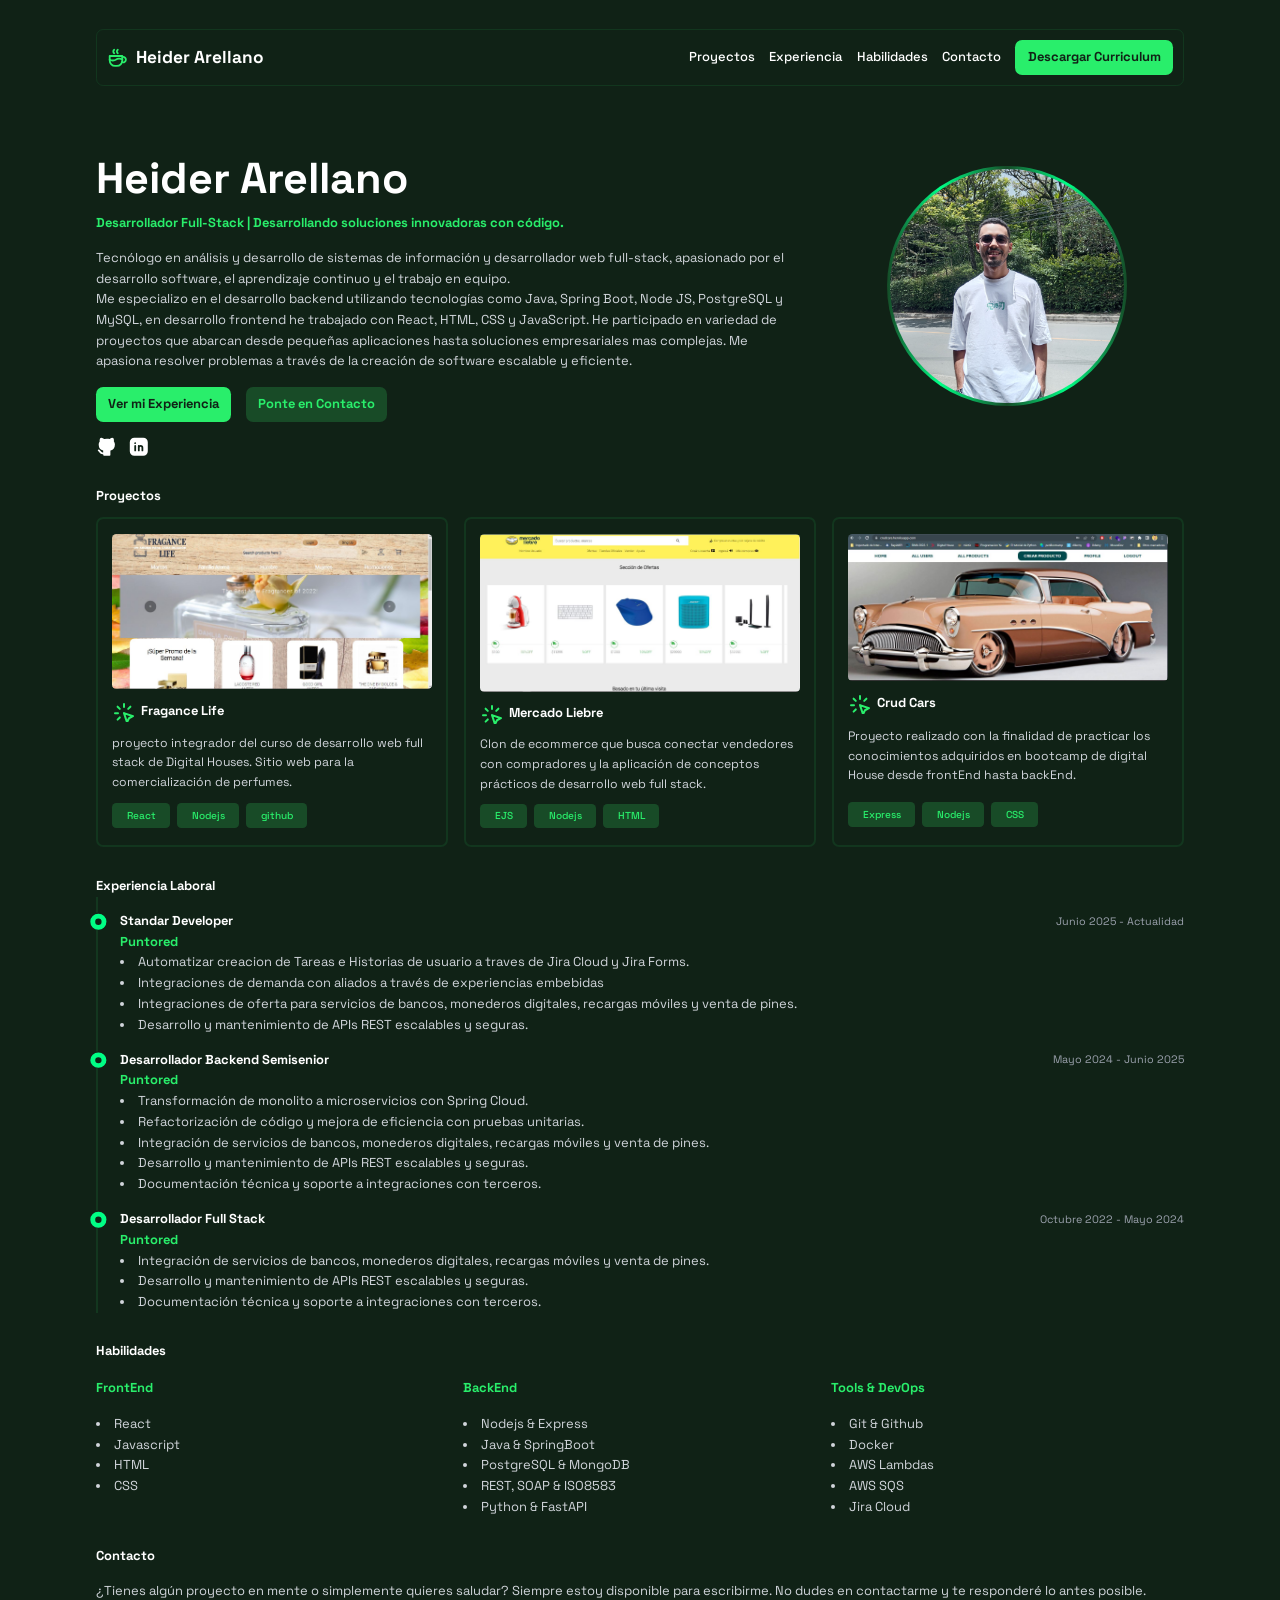
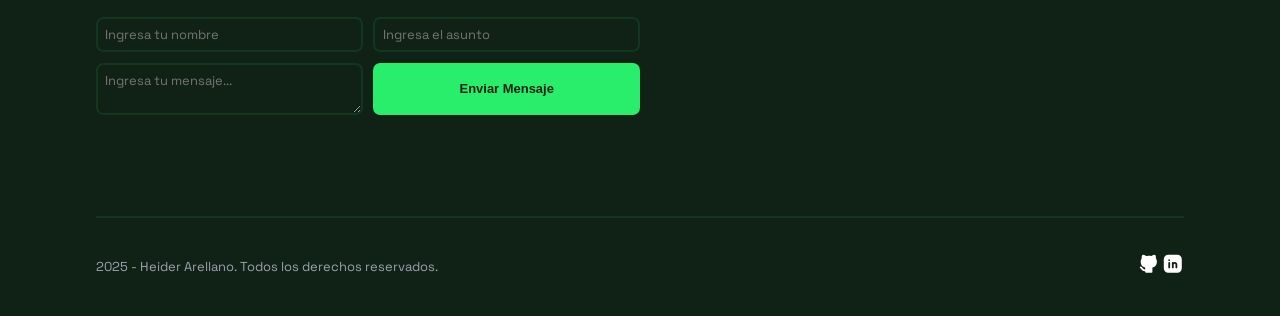
==== commit 3159f28a: "Hotfix: order proyect for github pages" ====
--- a/index.html
+++ b/index.html
@@ -15,15 +15,15 @@
     <meta property="og:description" content="+3 años de 
         experiencia con Java, Spring Boot, Node.js, AWS. Experiencia en 
         integración REST, SOAP, ISO8583. ¡Mira mi CV!" />
-    <meta property="og:image" content="https://heyderandres.github.io/public/images/heider.jpg" />
+    <meta property="og:image" content="https://heyderandres.github.io/src/public/images/heider.jpg" />
     <meta property="og:url" content="https://heyderandres.github.io/" />
     <meta property="og:type" content="website" />
     <script type="module" src="./js/main.js"></script>
     <link rel="stylesheet" href="./public/css/style.css">
 </head>
 
-<body id="home">
-    <header >
+<body id="home" class="flex-col items-center">
+    <header>
         <h1>
             <svg xmlns="http://www.w3.org/2000/svg" width="24" height="24" viewBox="0 0 24 24" fill="none"
                 stroke="currentColor" stroke-width="2" stroke-linecap="round" stroke-linejoin="round"
@@ -39,38 +39,103 @@
             Heider Arellano
         </h1>
         <nav>
-            <a href="#proyects-section">Proyectos</a>
-            <a href="#experience-section">Experiencia</a>
-            <a href="#skills-section">Habilidades</a>
-            <!-- <a href="#contact-section">Contacto</a> -->
-            <a href="#" download="./document/CV-Heider.pdf">Descargar Curriculum</a>
+            <a class="link" href="#home"><svg  xmlns="http://www.w3.org/2000/svg" width="24" height="24"
+                    viewBox="0 0 24 24" fill="none" stroke="currentColor" stroke-width="2" stroke-linecap="round"
+                    stroke-linejoin="round" class="icon icon-tabler icons-tabler-outline icon-tabler-home icons-nav">
+                    <path stroke="none" d="M0 0h24v24H0z" fill="none" />
+                    <path d="M5 12l-2 0l9 -9l9 9l-2 0" />
+                    <path d="M5 12v7a2 2 0 0 0 2 2h10a2 2 0 0 0 2 -2v-7" />
+                    <path d="M9 21v-6a2 2 0 0 1 2 -2h2a2 2 0 0 1 2 2v6" />
+                </svg> Inicio</a>
+            <a class="link" href="#proyects-section"><svg  xmlns="http://www.w3.org/2000/svg" width="24" height="24"
+                    viewBox="0 0 24 24" fill="none" stroke="currentColor" stroke-width="2" stroke-linecap="round"
+                    stroke-linejoin="round" class="icon icon-tabler icons-tabler-outline icon-tabler-folder-code icons-nav">
+                    <path stroke="none" d="M0 0h24v24H0z" fill="none" />
+                    <path d="M11 19h-6a2 2 0 0 1 -2 -2v-11a2 2 0 0 1 2 -2h4l3 3h7a2 2 0 0 1 2 2v4" />
+                    <path d="M20 21l2 -2l-2 -2" />
+                    <path d="M17 17l-2 2l2 2" />
+                </svg>
+
+                Proyectos</a>
+            <a class="link" href="#experience-section"><svg  xmlns="http://www.w3.org/2000/svg" width="24" height="24"
+                    viewBox="0 0 24 24" fill="none" stroke="currentColor" stroke-width="2" stroke-linecap="round"
+                    stroke-linejoin="round" class="icon icon-tabler icons-tabler-outline icon-tabler-briefcase-2 icons-nav">
+                    <path stroke="none" d="M0 0h24v24H0z" fill="none" />
+                    <path d="M3 9a2 2 0 0 1 2 -2h14a2 2 0 0 1 2 2v9a2 2 0 0 1 -2 2h-14a2 2 0 0 1 -2 -2v-9z" />
+                    <path d="M8 7v-2a2 2 0 0 1 2 -2h4a2 2 0 0 1 2 2v2" />
+                </svg>Experiencia</a>
+            <a class="link" href="#skills-section"><svg  xmlns="http://www.w3.org/2000/svg" width="24" height="24"
+                    viewBox="0 0 24 24" fill="none" stroke="currentColor" stroke-width="2" stroke-linecap="round"
+                    stroke-linejoin="round" class="icon icon-tabler icons-tabler-outline icon-tabler-bulb icons-nav">
+                    <path stroke="none" d="M0 0h24v24H0z" fill="none" />
+                    <path d="M3 12h1m8 -9v1m8 8h1m-15.4 -6.4l.7 .7m12.1 -.7l-.7 .7" />
+                    <path d="M9 16a5 5 0 1 1 6 0a3.5 3.5 0 0 0 -1 3a2 2 0 0 1 -4 0a3.5 3.5 0 0 0 -1 -3" />
+                    <path d="M9.7 17l4.6 0" />
+                </svg>Habilidades</a>
+            <a class="link" href="#contact-section"><svg  xmlns="http://www.w3.org/2000/svg" width="24" height="24"
+                    viewBox="0 0 24 24" fill="none" stroke="currentColor" stroke-width="2" stroke-linecap="round"
+                    stroke-linejoin="round" class="icon icon-tabler icons-tabler-outline icon-tabler-address-book icons-nav">
+                    <path stroke="none" d="M0 0h24v24H0z" fill="none" />
+                    <path d="M20 6v12a2 2 0 0 1 -2 2h-10a2 2 0 0 1 -2 -2v-12a2 2 0 0 1 2 -2h10a2 2 0 0 1 2 2z" />
+                    <path d="M10 16h6" />
+                    <path d="M13 11m-2 0a2 2 0 1 0 4 0a2 2 0 1 0 -4 0" />
+                    <path d="M4 8h3" />
+                    <path d="M4 12h3" />
+                    <path d="M4 16h3" />
+                </svg>Contacto</a>
+            <a class="btn" href="#" download="./document/CV-Heider.pdf">Descargar Curriculum<svg 
+                    xmlns="http://www.w3.org/2000/svg" width="24" height="24" viewBox="0 0 24 24" fill="none"
+                    stroke="currentColor" stroke-width="2" stroke-linecap="round" stroke-linejoin="round"
+                    class="icon icon-tabler icons-tabler-outline icon-tabler-download icons-nav">
+                    <path stroke="none" d="M0 0h24v24H0z" fill="none" />
+                    <path d="M4 17v2a2 2 0 0 0 2 2h12a2 2 0 0 0 2 -2v-2" />
+                    <path d="M7 11l5 5l5 -5" />
+                    <path d="M12 4l0 12" />
+                </svg></a>
         </nav>
+
     </header>
+    <button id="toggle-menu"><svg xmlns="http://www.w3.org/2000/svg" width="24" height="24" viewBox="0 0 24 24"
+            fill="none" stroke="currentColor" stroke-width="2" stroke-linecap="round" stroke-linejoin="round"
+            class="icon icon-tabler icons-tabler-outline icon-tabler-chevron-compact-left">
+            <path stroke="none" d="M0 0h24v24H0z" fill="none" />
+            <path d="M13 20l-3 -8l3 -8" />
+        </svg></button>
+    <div id="overlay"></div>
     <main>
-        <section  class="horizontal-elements">
+        <section class="horizontal-elements">
             <div>
                 <header class="secondary-headers">
                     <h2>Heider Arellano</h2>
-                    <span>Desarrollador Full-Stack | Desarrollando soluciones innovadoras con código.</span>
+                    <strong class="strong-text">Desarrollador Full-Stack | Desarrollando soluciones innovadoras con
+                        código.</strong>
                 </header>
-                <p>Tecnólogo en análisis y desarrollo de sistemas de
+                <p class="text-description">Tecnólogo en análisis y desarrollo de sistemas de
                     información y desarrollador web full-stack, apasionado por el
-                    desarrollo backend, el aprendizaje continuo y el trabajo en equipo.</p>
+                    desarrollo software, el aprendizaje continuo y el trabajo en equipo.</br>
+                    Me especializo en el desarrollo backend utilizando tecnologías como Java, Spring Boot, Node JS,
+                    PostgreSQL y MySQL, en
+                    desarrollo frontend he trabajado con React, HTML, CSS y JavaScript. He participado en variedad de
+                    proyectos que abarcan
+                    desde pequeñas aplicaciones hasta soluciones empresariales mas complejas. Me apasiona resolver
+                    problemas a través de la creación de software escalable y eficiente.</p>
                 <div>
-                    <a href="#experience-section">Ver mi Trabajo</a>
-                    <a href="#contact-section">Ponte en Contacto</a>
+                    <a class="btn" href="#experience-section">Ver mi Experiencia</a>
+                    <a class="btn btn-secondary" href="#contact-section">Ponte en Contacto</a>
                 </div>
                 <footer>
-                    <a class="icons" href=""><svg xmlns="http://www.w3.org/2000/svg" width="24" height="24"
-                            viewBox="0 0 24 24" fill="currentColor"
+                    <a rel="noopener noreferrer" target="_blank" class="icons"
+                        href="https://github.com/HeyderAndres"><svg xmlns="http://www.w3.org/2000/svg" width="24"
+                            height="24" viewBox="0 0 24 24" fill="currentColor"
                             class="icon icon-tabler icons-tabler-filled icon-tabler-brand-github">
                             <path stroke="none" d="M0 0h24v24H0z" fill="none" />
                             <path
                                 d="M5.315 2.1c.791 -.113 1.9 .145 3.333 .966l.272 .161l.16 .1l.397 -.083a13.3 13.3 0 0 1 4.59 -.08l.456 .08l.396 .083l.161 -.1c1.385 -.84 2.487 -1.17 3.322 -1.148l.164 .008l.147 .017l.076 .014l.05 .011l.144 .047a1 1 0 0 1 .53 .514a5.2 5.2 0 0 1 .397 2.91l-.047 .267l-.046 .196l.123 .163c.574 .795 .93 1.728 1.03 2.707l.023 .295l.007 .272c0 3.855 -1.659 5.883 -4.644 6.68l-.245 .061l-.132 .029l.014 .161l.008 .157l.004 .365l-.002 .213l-.003 3.834a1 1 0 0 1 -.883 .993l-.117 .007h-6a1 1 0 0 1 -.993 -.883l-.007 -.117v-.734c-1.818 .26 -3.03 -.424 -4.11 -1.878l-.535 -.766c-.28 -.396 -.455 -.579 -.589 -.644l-.048 -.019a1 1 0 0 1 .564 -1.918c.642 .188 1.074 .568 1.57 1.239l.538 .769c.76 1.079 1.36 1.459 2.609 1.191l.001 -.678l-.018 -.168a5.03 5.03 0 0 1 -.021 -.824l.017 -.185l.019 -.12l-.108 -.024c-2.976 -.71 -4.703 -2.573 -4.875 -6.139l-.01 -.31l-.004 -.292a5.6 5.6 0 0 1 .908 -3.051l.152 -.222l.122 -.163l-.045 -.196a5.2 5.2 0 0 1 .145 -2.642l.1 -.282l.106 -.253a1 1 0 0 1 .529 -.514l.144 -.047l.154 -.03z" />
                         </svg></a>
-                    <a class="icons" href=""><svg xmlns="http://www.w3.org/2000/svg" width="24" height="24"
-                            viewBox="0 0 24 24" fill="currentColor"
-                            class="icon icon-tabler icons-tabler-filled icon-tabler-brand-linkedin">
+                    <a rel="noopener noreferrer" target="_blank" class="icons"
+                        href="https://www.linkedin.com/in/heider-andres-arellano-oviedo/"><svg
+                            xmlns="http://www.w3.org/2000/svg" width="24" height="24" viewBox="0 0 24 24"
+                            fill="currentColor" class="icon icon-tabler icons-tabler-filled icon-tabler-brand-linkedin">
                             <path stroke="none" d="M0 0h24v24H0z" fill="none" />
                             <path
                                 d="M17 2a5 5 0 0 1 5 5v10a5 5 0 0 1 -5 5h-10a5 5 0 0 1 -5 -5v-10a5 5 0 0 1 5 -5zm-9 8a1 1 0 0 0 -1 1v5a1 1 0 0 0 2 0v-5a1 1 0 0 0 -1 -1m6 0a3 3 0 0 0 -1.168 .236l-.125 .057a1 1 0 0 0 -1.707 .707v5a1 1 0 0 0 2 0v-3a1 1 0 0 1 2 0v3a1 1 0 0 0 2 0v-3a3 3 0 0 0 -3 -3m-6 -3a1 1 0 0 0 -.993 .883l-.007 .127a1 1 0 0 0 1.993 .117l.007 -.127a1 1 0 0 0 -1 -1" />
@@ -78,8 +143,7 @@
                 </footer>
 
             </div>
-            <img style="width: 250px;" src="./public/images/heider.jpg"
-                alt="Foto profesional de Heider Arellano, Desarrollador Full-Stack.">
+            <img src="./public/images/heider.jpg" alt="Foto profesional de Heider Arellano, Desarrollador Full-Stack.">
         </section>
 
         <section id="proyects-section" class="horizontal-elements">
@@ -103,54 +167,58 @@
             </header>
             <footer>
                 <div id="frontend">
-                    <h4>FrontEnd</h4>
+                    <strong class="strong-text">FrontEnd</strong>
                 </div>
                 <div id="backend">
-                    <h4>BackEnd</h4>
+                    <strong class="strong-text">BackEnd</strong>
                 </div>
                 <div id="tools">
-                    <h4>Tools & DevOps</h4>
+                    <strong class="strong-text">Tools & DevOps</strong>
                 </div>
             </footer>
 
         </section>
-        <section id="contact-section">
+        <section id="contact-section" class="flex-col">
             <header class="secondary-headers">
                 <h3>Contacto</h3>
             </header>
-            <p>¿Tienes algún proyecto en mente o simplemente quieres saludar? Siempre estoy disponible para escribirme. No dudes en
-            contactarme y te responderé lo antes posible.</p>
-
-            <form>
-                <input type="text" placeholder="Ingresa tu nombre">
-                <input type="email" placeholder="Ingresa tu email">
-                <textarea name="message" id="message" placeholder="Ingresa tu mensaje..."></textarea>
-                <button type="submit">Enviar Mensaje</button>
+            <p class="text-description">¿Tienes algún proyecto en mente o simplemente quieres saludar? Siempre estoy
+                disponible para escribirme.
+                No dudes en
+                contactarme y te responderé lo antes posible.</p>
+
+            <form id="form-email">
+                <input type="text" required autocomplete="off" name="name" placeholder="Ingresa tu nombre">
+                <input type="text" required autocomplete="off" name="subject" placeholder="Ingresa el asunto">
+                <textarea name="message" required name="message" id="message"
+                    placeholder="Ingresa tu mensaje..."></textarea>
+                <button class="btn" type="submit">Enviar Mensaje</button>
             </form>
         </section>
-        <a id="home-button" href="#home"><svg xmlns="http://www.w3.org/2000/svg" width="24" height="24" viewBox="0 0 24 24" fill="none" stroke="#29ee6b"
-            stroke-width="2" stroke-linecap="round" stroke-linejoin="round"
-            class="icon icon-tabler icons-tabler-outline icon-tabler-home-up">
-            <path stroke="none" d="M0 0h24v24H0z" fill="none" />
-            <path d="M9 21v-6a2 2 0 0 1 2 -2h2c.641 0 1.212 .302 1.578 .771" />
-            <path d="M20.136 11.136l-8.136 -8.136l-9 9h2v7a2 2 0 0 0 2 2h6.344" />
-            <path d="M19 22v-6" />
-            <path d="M22 19l-3 -3l-3 3" />
-        </svg></a>
+        <a class="btn btn-secondary" id="home-button" href="#home"><svg xmlns="http://www.w3.org/2000/svg" width="24"
+                height="24" viewBox="0 0 24 24" fill="none" stroke="#29ee6b" stroke-width="2" stroke-linecap="round"
+                stroke-linejoin="round" class="icon icon-tabler icons-tabler-outline icon-tabler-home-up">
+                <path stroke="none" d="M0 0h24v24H0z" fill="none" />
+                <path d="M9 21v-6a2 2 0 0 1 2 -2h2c.641 0 1.212 .302 1.578 .771" />
+                <path d="M20.136 11.136l-8.136 -8.136l-9 9h2v7a2 2 0 0 0 2 2h6.344" />
+                <path d="M19 22v-6" />
+                <path d="M22 19l-3 -3l-3 3" />
+            </svg></a>
 
     </main>
     <footer>
         <small>2025 - Heider Arellano. Todos los derechos reservados.</small>
         <div>
             <div>
-                <a class="icons" href=""><svg xmlns="http://www.w3.org/2000/svg" width="24" height="24"
-                        viewBox="0 0 24 24" fill="currentColor"
-                        class="icon icon-tabler icons-tabler-filled icon-tabler-brand-github">
+                <a class="icons" href="https://github.com/HeyderAndres" target="_blank" rel="noopener noreferrer"><svg
+                        xmlns="http://www.w3.org/2000/svg" width="24" height="24" viewBox="0 0 24 24"
+                        fill="currentColor" class="icon icon-tabler icons-tabler-filled icon-tabler-brand-github">
                         <path stroke="none" d="M0 0h24v24H0z" fill="none" />
                         <path
                             d="M5.315 2.1c.791 -.113 1.9 .145 3.333 .966l.272 .161l.16 .1l.397 -.083a13.3 13.3 0 0 1 4.59 -.08l.456 .08l.396 .083l.161 -.1c1.385 -.84 2.487 -1.17 3.322 -1.148l.164 .008l.147 .017l.076 .014l.05 .011l.144 .047a1 1 0 0 1 .53 .514a5.2 5.2 0 0 1 .397 2.91l-.047 .267l-.046 .196l.123 .163c.574 .795 .93 1.728 1.03 2.707l.023 .295l.007 .272c0 3.855 -1.659 5.883 -4.644 6.68l-.245 .061l-.132 .029l.014 .161l.008 .157l.004 .365l-.002 .213l-.003 3.834a1 1 0 0 1 -.883 .993l-.117 .007h-6a1 1 0 0 1 -.993 -.883l-.007 -.117v-.734c-1.818 .26 -3.03 -.424 -4.11 -1.878l-.535 -.766c-.28 -.396 -.455 -.579 -.589 -.644l-.048 -.019a1 1 0 0 1 .564 -1.918c.642 .188 1.074 .568 1.57 1.239l.538 .769c.76 1.079 1.36 1.459 2.609 1.191l.001 -.678l-.018 -.168a5.03 5.03 0 0 1 -.021 -.824l.017 -.185l.019 -.12l-.108 -.024c-2.976 -.71 -4.703 -2.573 -4.875 -6.139l-.01 -.31l-.004 -.292a5.6 5.6 0 0 1 .908 -3.051l.152 -.222l.122 -.163l-.045 -.196a5.2 5.2 0 0 1 .145 -2.642l.1 -.282l.106 -.253a1 1 0 0 1 .529 -.514l.144 -.047l.154 -.03z" />
                     </svg></a>
-                <a class="icons" href=""><svg xmlns="http://www.w3.org/2000/svg" width="24" height="24"
+                <a class="icons" href="https://www.linkedin.com/in/heider-andres-arellano-oviedo/"
+                    rel="noopener noreferrer"><svg xmlns="http://www.w3.org/2000/svg" width="24" height="24"
                         viewBox="0 0 24 24" fill="currentColor"
                         class="icon icon-tabler icons-tabler-filled icon-tabler-brand-linkedin">
                         <path stroke="none" d="M0 0h24v24H0z" fill="none" />
--- a/public/css/style.css
+++ b/public/css/style.css
@@ -4,7 +4,7 @@
   margin: 0;
   padding: 0;
   box-sizing: border-box;
-
+  font-size: .9rem;
 }
 
 :root {
@@ -23,9 +23,6 @@
   font-family: "Space Grotesk", sans-serif;
   color: var(--text-primary);
   background: var(--background);
-  display: flex;
-  flex-direction: column;
-  align-items: center;
   min-height: 100vh;
   line-height: 1.6;
 }
@@ -37,11 +34,25 @@
   align-items: center;
   justify-content: space-between;
   background: none;
-  margin-top: 2rem;
+  margin: 2rem 0;
   border: 1px solid var(--border);
   border-radius: .5rem;
   padding: .7rem;
   flex-wrap: wrap;
+}
+
+main {
+  max-width: 85vw;
+}
+
+a {
+  text-decoration: none;
+  color: var(--text-primary);
+}
+
+svg {
+  width: 1.5rem;
+  height: 1.5rem;
 }
 
 body>footer {
@@ -52,98 +63,193 @@
   border-top: 2px solid var(--border);
   min-height: 100px;
   margin-top: 7rem;
-
-  small {
-    color: var(--text-muted);
-    font-size: .85rem;
-  }
-
-  svg{
-    color: var(--text-muted);
-    width: 1.5rem;
-    height: 1.5rem;
-    margin-right: .5rem;
-
-  }
-}
-
-a {
-  text-decoration: none;
-  color: var(--text-primary);
-
+  color: var(--text-muted);
 }
 
 nav {
   display: flex;
   align-items: center;
   gap: 1rem;
-
-  a {
-    text-decoration: none;
-    color: var(--text-primary);
-    font-weight: 500;
-    transition: all .2s;
-
-    &:hover,
-    &:focus {
-      color: var(--primary);
-      border-bottom: #00FF85 solid 1px;
-      outline: none;
-    }
-  }
-
-  &>a:last-child {
-    color: var(--primary-hover);
-    background-color: var(--primary);
-    border-radius: .5rem;
-    border-bottom: none;
-    padding: .5rem .85rem;
-    text-wrap: nowrap;
-
-    &:hover,
-    &:focus {
-      color: var(--primary-hover);
-      background-color: var(--text-primary);
-      border-radius: .5rem;
-      border-bottom: none;
-      outline: none;
-      ;
-    }
-  }
-
 }
 
 h1 {
   font-size: 1.2rem;
   display: flex;
   align-items: center;
-  gap: 0.5rem;
+  gap: .5rem;
   line-height: 1.2;
   text-wrap: nowrap;
 
   svg {
-    width: 1.5rem;
-    height: 1.5rem;
     color: var(--primary)
   }
 }
 
-main {
-  max-width: 85vw;
-}
-
+ul {
+  list-style-position: inside;
+}
+
+.btn {
+  text-decoration: none;
+  color: var(--background);
+  background-color: var(--primary);
+  border-radius: .5rem;
+  border: none;
+  padding: .5rem .85rem;
+  font-weight: 700;
+  transition: all .2s;
+  cursor: pointer;
+  text-wrap: nowrap;
+}
+
+.btn:hover,
+.btn:focus {
+  background-color: var(--text-primary);
+  outline: none;
+}
+
+.btn-secondary {
+  color: var(--primary);
+  background-color: var(--primary-dark);
+}
+
+.btn-secondary:focus,
+.btn-secondary:hover {
+  color: var(--background);
+}
+
+.link {
+  text-decoration: none;
+  color: var(--text-primary);
+  font-weight: 500;
+  transition: all .2s;
+
+  &:hover,
+  &:focus {
+    color: var(--primary);
+    border-bottom: #00FF85 solid 1px;
+    outline: none;
+  }
+
+  &:first-child {
+    display: none;
+    pointer-events: none;
+  }
+
+}
+
+.icons-nav{
+  display: none;
+  pointer-events: none;
+}
+
+.text-description {
+  color: var(--text-secondary);
+  font-weight: 400;
+}
+
+.strong-text {
+  color: var(--primary);
+}
+
+.flex-col {
+  display: flex;
+  flex-direction: column;
+}
+
+.items-center {
+  align-items: center;
+}
+
+.items-start {
+  align-items: flex-start;
+}
+
+.project-card {
+  display: grid;
+  grid-template-rows: auto 1fr 2fr 1fr;
+  gap: .5rem;
+  flex-direction: column;
+  background: none;
+  box-shadow: none;
+  border-radius: .5rem;
+  border: 2px solid var(--border);
+  padding: 1rem;
+
+  a {
+    align-self: center;
+
+    &:hover,
+    &:focus {
+      border-bottom: none;
+    }
+  }
+
+  h4 {
+    background-image: url('data:image/svg+xml,<svg xmlns="http://www.w3.org/2000/svg" width="24" height="24" viewBox="0 0 24 24" fill="none" stroke="%2329ee6b" stroke-width="2" stroke-linecap="round" stroke-linejoin="round" class="icon icon-tabler icons-tabler-outline icon-tabler-click"><path stroke="none" d="M0 0h24v24H0z" fill="none"/><path d="M3 12l3 0" /><path d="M12 3l0 3" /><path d="M7.8 7.8l-2.2 -2.2" /><path d="M16.2 7.8l2.2 -2.2" /><path d="M7.8 16.2l-2.2 2.2" /><path d="M12 12l9 3l-4 2l-2 4l-3 -9" /></svg>');
+    background-repeat: no-repeat;
+    padding-left: 2rem;
+  }
+
+  img {
+    margin: auto;
+    border-radius: .3rem;
+    max-width: 100%;
+    object-fit: cover;
+    object-position: center;
+  }
+
+  p {
+    font-size: .85rem;
+    color: var(--text-secondary);
+  }
+
+  div {
+    display: flex;
+    align-items: center;
+    gap: .5rem;
+    font-weight: 500;
+
+
+    span {
+      background: var(--primary-dark);
+      padding: .3rem 1rem;
+      border-radius: .3rem;
+      color: var(--primary);
+      font-size: .7rem;
+    }
+  }
+}
+
+.secondary-headers {
+  display: flex;
+  flex-direction: column;
+  align-items: flex-start;
+  border: none;
+  gap: 0;
+  width: auto;
+  padding: 0;
+  margin-bottom: 0;
+
+  h2 {
+    font-size: 3rem;
+  }
+
+  span {
+    color: var(--primary);
+  }
+}
+
+.toggle-menu {
+  display: none;
+  pointer-events: none;
+}
 
 main>section:nth-child(1) {
   display: grid;
-  /* grid-template-columns: repeat(auto-fit, minmax(280px, 1fr)); */
   grid-template-columns: 2fr 1fr;
   place-items: center;
   gap: 2rem;
-  margin-top: 3rem;
-
-  p {
-    color: var(--text-secondary)
-  }
 
   img {
     --size: 240px;
@@ -159,17 +265,11 @@
     box-sizing: border-box;
   }
 
-  header {
-    padding: 0;
-    margin: 0;
-    width: auto;
-  }
-
   footer {
     display: flex;
     line-height: 0;
     gap: .7rem;
-    
+
     svg {
       color: var(--text-primary);
     }
@@ -187,155 +287,24 @@
       align-items: center;
       gap: 1rem;
       font-weight: 500;
-      /* margin: 0 .7rem; */
-    }
-
-    &>div>a {
-      color: var(--primary-hover);
-      background-color: var(--primary);
-      border-radius: .5rem;
-      border-bottom: none;
-      padding: .5rem .85rem;
-
-
-      &:hover,
-      &:focus {
-        color: var(--primary-hover);
-        background-color: var(--text-primary);
-        border-radius: .5rem;
-        border-bottom: none;
-        outline: none;
-      }
-
-    }
-
-    &>div>a:last-child {
-      color: var(--text-primary);
-      background-color: var(--primary-dark);
-      border-radius: .5rem;
-      border-bottom: none;
-      padding: .5rem .85rem;
-
-      &:hover,
-      &:focus {
-        color: var(--primary-hover);
-        background-color: var(--text-primary);
-        border-radius: .5rem;
-        border-bottom: none;
-        outline: none;
-        ;
-      }
-    }
-  }
-}
-
-.secondary-headers {
-  display: flex;
-  flex-direction: column;
-  align-items: flex-start;
-  border: none;
-  gap: 0;
-  min-width: 0;
-  padding: 0;
-
-  h2 {
-    font-size: 3rem;
-  }
-
-  span {
-    color: var(--primary);
-  }
-
-
-}
-
-footer {
-  /* display: grid;
-  grid-template-columns: repeat(auto-fit, minmax(280px, 1fr));
-  gap: 16px; */
-
-  &li {
-    list-style-type: none;
-
+    }
   }
 }
 
 #proyects-section {
-  h3 {
-    margin: .7rem 0;
-  }
-
   footer {
     display: grid;
-      grid-template-columns: repeat(auto-fit, minmax(280px, 1fr));
-      gap: 16px;
-
-    article {
-      display: grid;
-      grid-template-rows: auto 1fr 2fr 1fr;
-      gap: .5rem;
-      flex-direction: column;
-      background: none;
-      box-shadow: none;
-      border-radius: .5rem;
-      border: 2px solid var(--border);
-      padding: 1rem;
-
-      a{
-        align-self: center;
-      }
-
-      h4{
-        background-image: url('data:image/svg+xml,<svg xmlns="http://www.w3.org/2000/svg" width="24" height="24" viewBox="0 0 24 24" fill="none" stroke="%2329ee6b" stroke-width="2" stroke-linecap="round" stroke-linejoin="round" class="icon icon-tabler icons-tabler-outline icon-tabler-click"><path stroke="none" d="M0 0h24v24H0z" fill="none"/><path d="M3 12l3 0" /><path d="M12 3l0 3" /><path d="M7.8 7.8l-2.2 -2.2" /><path d="M16.2 7.8l2.2 -2.2" /><path d="M7.8 16.2l-2.2 2.2" /><path d="M12 12l9 3l-4 2l-2 4l-3 -9" /></svg>');
-        background-repeat: no-repeat;
-        background-size: 1.5rem;
-        padding-left: 2rem;
-      }
-
-      img {
-        margin: auto;
-        border-radius: .5rem;
-        max-width: 100%;
-        object-fit: cover;
-        object-position: center;
-      }
-
-      p {
-        font-size: .85rem;
-        color: var(--text-secondary);
-      }
-
-      div {
-        display: flex;
-        align-items: center;
-        gap: .5rem;
-        font-weight: 500;
-
-
-        span {
-          background: var(--primary-dark);
-          padding: .3rem 1rem;
-          border-radius: .3rem;
-          color: var(--primary);
-          font-size: .7rem;
-
-
-        }
-      }
-
-    }
+    margin-top: .7rem;
+    grid-template-columns: repeat(auto-fit, minmax(280px, 1fr));
+    gap: 16px;
   }
 }
 
 #experience-section {
   article {
-    display: flex;
-    flex-direction: column;
-    align-items: flex-start;
     border-left: 2px solid var(--border);
     padding-left: 1.5rem;
     padding-top: 1rem;
-    gap: .5rem;
 
     h4 {
       position: relative;
@@ -357,39 +326,25 @@
     }
 
     div {
-      display: flex;
+      display: grid;
+      grid-template-columns: auto 1fr;
       align-items: center;
-      width: 100%;
-      justify-content: space-between;
 
       small {
         color: var(--text-muted);
+        justify-self: end;
+        white-space: nowrap;
+        font-size: .75rem;
       }
     }
-
-    ul {
-      list-style-position: inside;
-
-      li {
-        color: var(--text-secondary);
-        font-size: .85rem;
-      }
-    }
-
-    strong {
-      color: var(--primary);
-    }
-
-
-
   }
 }
 
 #skills-section {
   footer {
     display: grid;
-      grid-template-columns: repeat(auto-fit, minmax(250px, 1fr));
-      gap: 16px;    
+    grid-template-columns: repeat(auto-fit, minmax(200px, 1fr));
+    gap: 1rem;
 
     div {
       display: grid;
@@ -397,80 +352,61 @@
       max-width: 250px;
     }
 
-    h4 {
-      color: var(--primary);
-      margin: .7rem 0;
-    }
-
-    ul {
-      list-style-position: inside;
-
-      li {
-        font-size: .85rem;
-        line-height: 1.8;
-        color: var(--text-secondary);
-      }
-    }
-  }
-
+    strong {
+      align-self: center;
+    }
+  }
 }
 
 #contact-section {
-  display: flex;
-  flex-direction: column;
   gap: 1rem;
-
-  p {
-    color: var(--text-secondary);
-    font-size: .85rem;
-  }
 
   form {
     display: grid;
     max-width: 50%;
+    grid-template-columns: repeat(2, minmax(250px, 1fr));
     gap: .75rem;
 
+    input,
     textarea {
-      grid-column-start: span 2;
-      min-height: 150px;
       border-radius: .5rem;
       border: 2px solid var(--border);
       padding: .5rem;
       background: none;
-    }
-
+      font-family: "Space Grotesk", sans-serif;
+      color: var(--text-secondary);
+    }
+
+    input:hover,
+    input:focus,
+    textarea:hover,
+    textarea:focus {
+      outline: none;
+      border: 1px solid var(--primary);
+      color: var(--text-primary)
+    }
+
+        input:blur,
+        textarea:blur {
+          color: var(--text-muted);
+          font-size: .85rem;
+        }
+
+    input::placeholder,
     textarea::placeholder {
       color: var(--text-muted);
       font-size: .85rem;
-      font-family: "Space Grotesk", sans-serif;
-    }
-
-    input {
-      border-radius: .5rem;
-      border: 2px solid var(--border);
-      padding: .5rem;
-      background: none;
-      min-height: 50px;
-    }
-
-    input::placeholder {
-      color: var(--text-muted);
-      font-size: .85rem;
-    }
-
-    button {
-      color: var(--background);
-      background-color: var(--primary);
-      border-radius: .5rem;
-      border: none;
-      padding:  .85rem;
-      font-weight: 700;
-    }
-
-  }
-}
-
-#home-button{
+    }
+
+    textarea {
+      grid-column: 1 / -1;
+      min-height: 150px;
+      max-width: 100%;
+    }
+  }
+}
+
+#home-button {
   position: fixed;
   opacity: 0;
   pointer-events: none;
@@ -478,23 +414,32 @@
   right: 3%;
   height: 2.3rem;
   width: 2.3rem;
-  background-color: var(--primary-dark);
-  border-radius: 50%;
   animation: show-button auto both;
   animation-timeline: scroll(root);
   animation-range: 15% 30%;
-  
-  svg{
+
+  svg {
     position: absolute;
     top: 50%;
     left: 50%;
     transform: translate(-50%, -50%);
   }
+
+  &:hover,
+  &:focus {
+    svg {
+      stroke: var(--background)
+    }
+  }
+}
+
+#toggle-menu{
+  display: none;
+  pointer-events: none;
 }
 
 @keyframes show-button {
   from {
-    opacity: 0;
     transform: translateY(20px);
   }
 
@@ -504,3 +449,150 @@
     pointer-events: auto;
   }
 }
+
+
+
+@media (max-width: 819px) {
+  #toggle-menu {
+    pointer-events: auto;
+    display: flex;
+    position: fixed;
+    cursor: pointer;
+    top: 50%;
+    right: 0;
+    background-color: var(--primary-dark);
+    color: var(--primary);
+    border: none;
+    border-radius: 50% 0 0 50%;
+    svg{
+      width: 2rem;
+      height: 3rem;
+    }
+  }
+
+  nav {
+    position: fixed;
+    inset: 0 0 auto auto;
+    width: 75%;
+    max-width: 300px;
+    height: 100vh;
+    height: 100dvh;
+    background: #052312;
+    padding: 2rem 1.5rem;
+    flex-direction: column;
+    align-items: flex-start;
+    gap: 1.5rem;
+    opacity: 1;
+    display: none;
+    transition: all .35s ease;
+    z-index: 5;
+
+
+    a:last-child {
+      margin-top: auto;
+      padding: .3rem .5rem;
+      align-self: center;
+      svg{
+        justify-self: center;
+      }
+    }
+
+  }
+
+  .link{
+  
+      display: flex;
+      flex-direction: row;
+      gap: .5rem;
+      
+    
+    &:first-child{
+      display: flex;
+      pointer-events: auto;
+    }
+  }
+
+  .icons-nav{
+    display: flex;
+    &:last-child{
+      align-content: center;
+    }
+  }
+
+  nav.menu-open {
+    display: flex;
+
+  }
+
+  #overlay {
+    position: fixed;
+    inset: 0;
+    background: rgba(0, 0, 0, 0.55);
+    backdrop-filter: blur(2px);
+    opacity: 0;
+    pointer-events: none;
+    transition: opacity .35s;
+    z-index: 2;
+  }
+
+  body.menu-open {
+    overflow: hidden;
+    height: 100dvh;
+
+    #overlay {
+      opacity: 1;
+      pointer-events: auto;
+    }
+  }
+
+  main>section:nth-child(1) {
+    grid-template-columns: 1fr;
+    text-align: justify;
+
+    div {
+      align-items: center;
+    }
+
+    img {
+      grid-row-start: 1;
+    }
+
+    header {
+      margin: auto;
+      align-items: center;
+
+      h2,
+      small {
+        text-align: center;
+      }
+    }
+
+
+  }
+
+  #contact-section {
+    form {
+      align-self: flex-start;
+      grid-template-columns: 1fr;
+      min-width: 75%;
+
+      button {
+        min-width: min-content;
+        max-width: 50%;
+      }
+    }
+  }
+
+  body>footer {
+    flex-direction: column;
+    justify-content: center;
+    gap: .5rem;
+    text-align: center;
+  }
+
+  #home-button{
+    display: none;
+    pointer-events: none;
+  }
+
+}
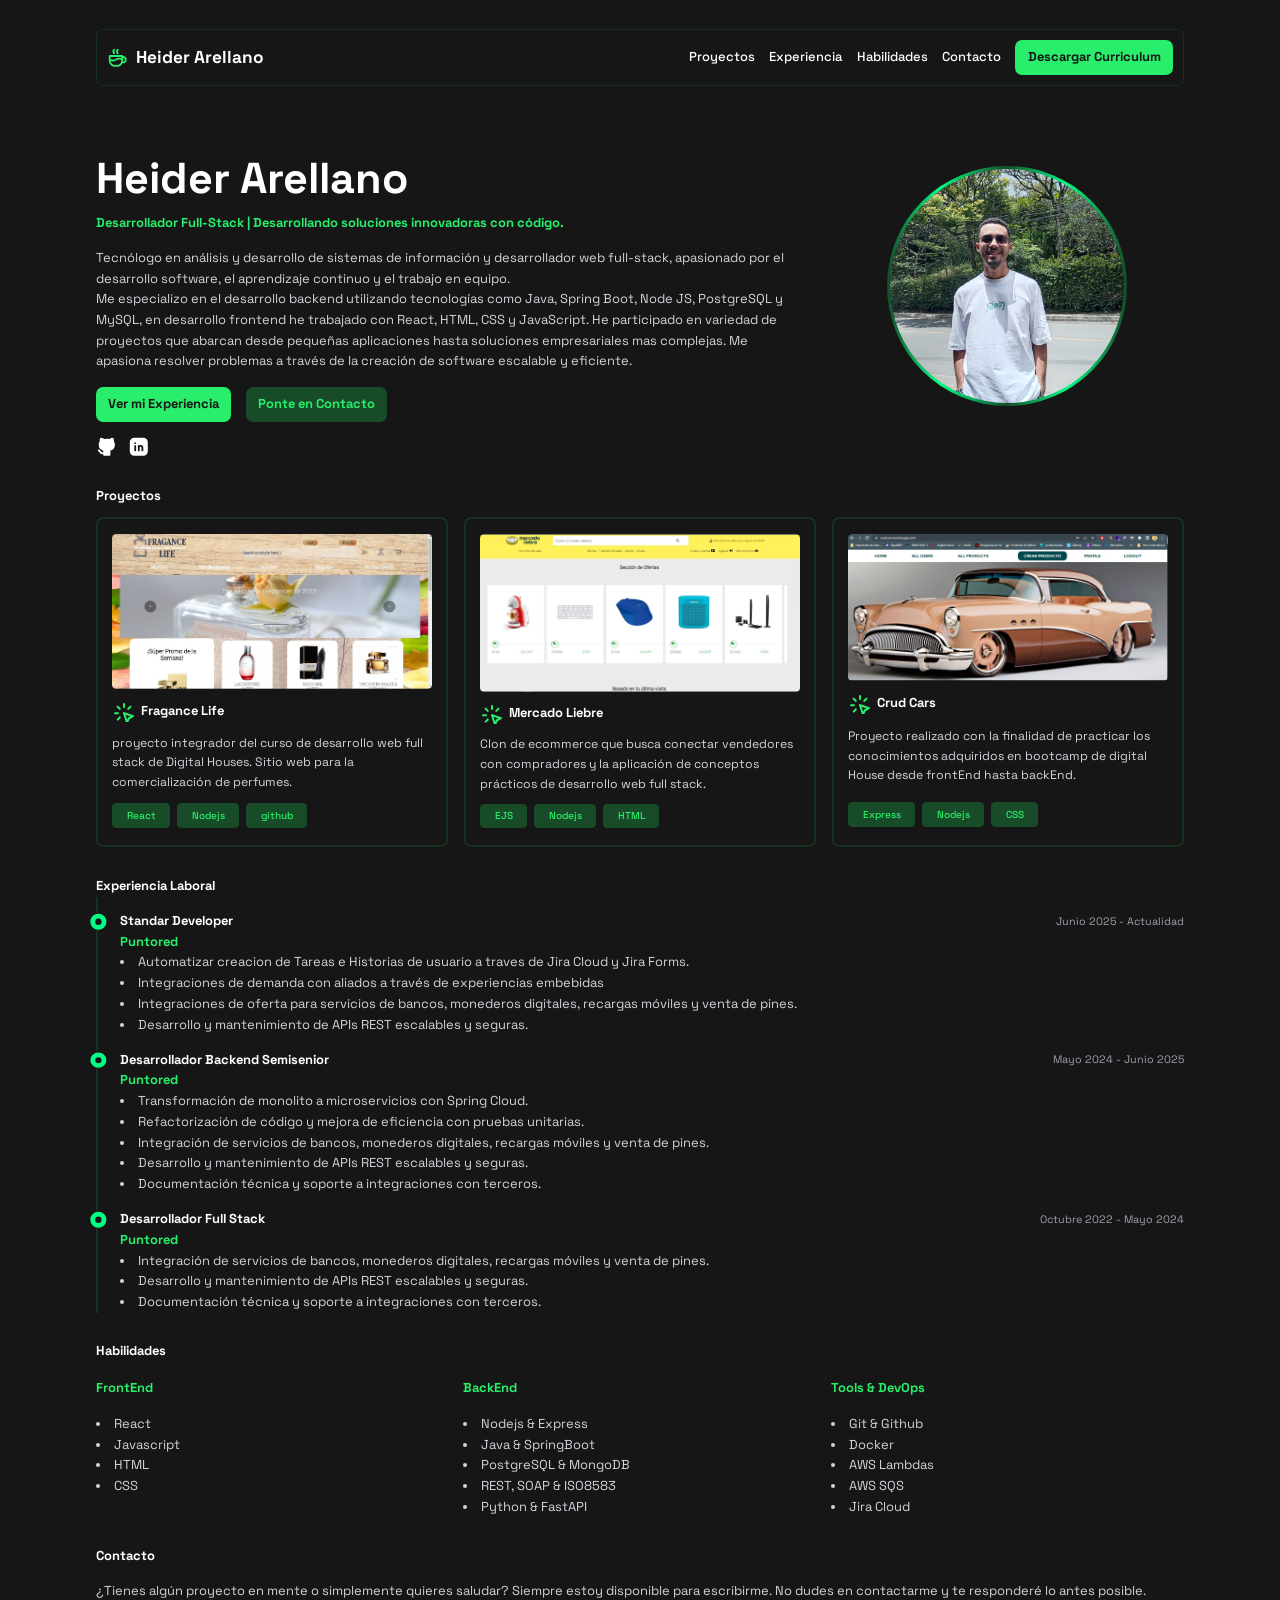
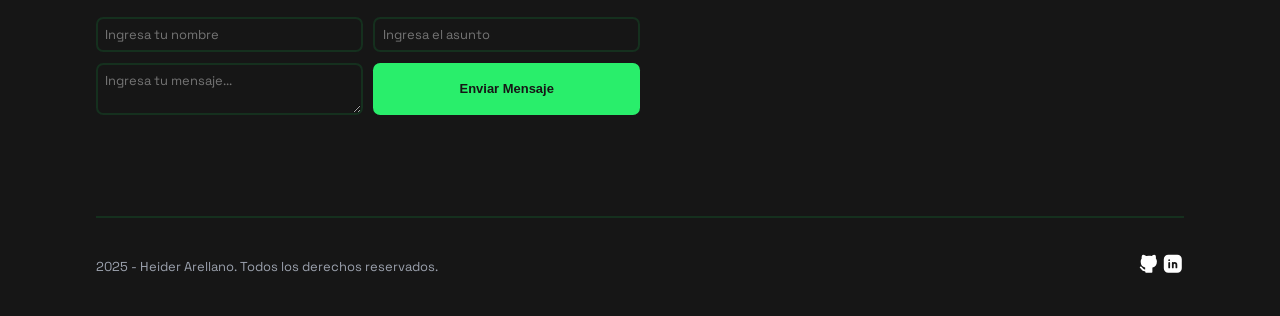
==== commit 9ded4293: "[Fix] background color and link blank" ====
--- a/index.html
+++ b/index.html
@@ -217,7 +217,7 @@
                         <path
                             d="M5.315 2.1c.791 -.113 1.9 .145 3.333 .966l.272 .161l.16 .1l.397 -.083a13.3 13.3 0 0 1 4.59 -.08l.456 .08l.396 .083l.161 -.1c1.385 -.84 2.487 -1.17 3.322 -1.148l.164 .008l.147 .017l.076 .014l.05 .011l.144 .047a1 1 0 0 1 .53 .514a5.2 5.2 0 0 1 .397 2.91l-.047 .267l-.046 .196l.123 .163c.574 .795 .93 1.728 1.03 2.707l.023 .295l.007 .272c0 3.855 -1.659 5.883 -4.644 6.68l-.245 .061l-.132 .029l.014 .161l.008 .157l.004 .365l-.002 .213l-.003 3.834a1 1 0 0 1 -.883 .993l-.117 .007h-6a1 1 0 0 1 -.993 -.883l-.007 -.117v-.734c-1.818 .26 -3.03 -.424 -4.11 -1.878l-.535 -.766c-.28 -.396 -.455 -.579 -.589 -.644l-.048 -.019a1 1 0 0 1 .564 -1.918c.642 .188 1.074 .568 1.57 1.239l.538 .769c.76 1.079 1.36 1.459 2.609 1.191l.001 -.678l-.018 -.168a5.03 5.03 0 0 1 -.021 -.824l.017 -.185l.019 -.12l-.108 -.024c-2.976 -.71 -4.703 -2.573 -4.875 -6.139l-.01 -.31l-.004 -.292a5.6 5.6 0 0 1 .908 -3.051l.152 -.222l.122 -.163l-.045 -.196a5.2 5.2 0 0 1 .145 -2.642l.1 -.282l.106 -.253a1 1 0 0 1 .529 -.514l.144 -.047l.154 -.03z" />
                     </svg></a>
-                <a class="icons" href="https://www.linkedin.com/in/heider-andres-arellano-oviedo/"
+                <a class="icons" target="_blank" href="https://www.linkedin.com/in/heider-andres-arellano-oviedo/"
                     rel="noopener noreferrer"><svg xmlns="http://www.w3.org/2000/svg" width="24" height="24"
                         viewBox="0 0 24 24" fill="currentColor"
                         class="icon icon-tabler icons-tabler-filled icon-tabler-brand-linkedin">
--- a/public/css/style.css
+++ b/public/css/style.css
@@ -11,7 +11,7 @@
   --primary: #29EE6B;
   --primary-dark: #184B27;
   --primary-hover: #283744;
-  --background: #102216;
+  --background: #161616;
   --text-primary: #FFFFFF;
   --text-secondary: #D1D5DB;
   --text-muted: #9CA2AE;
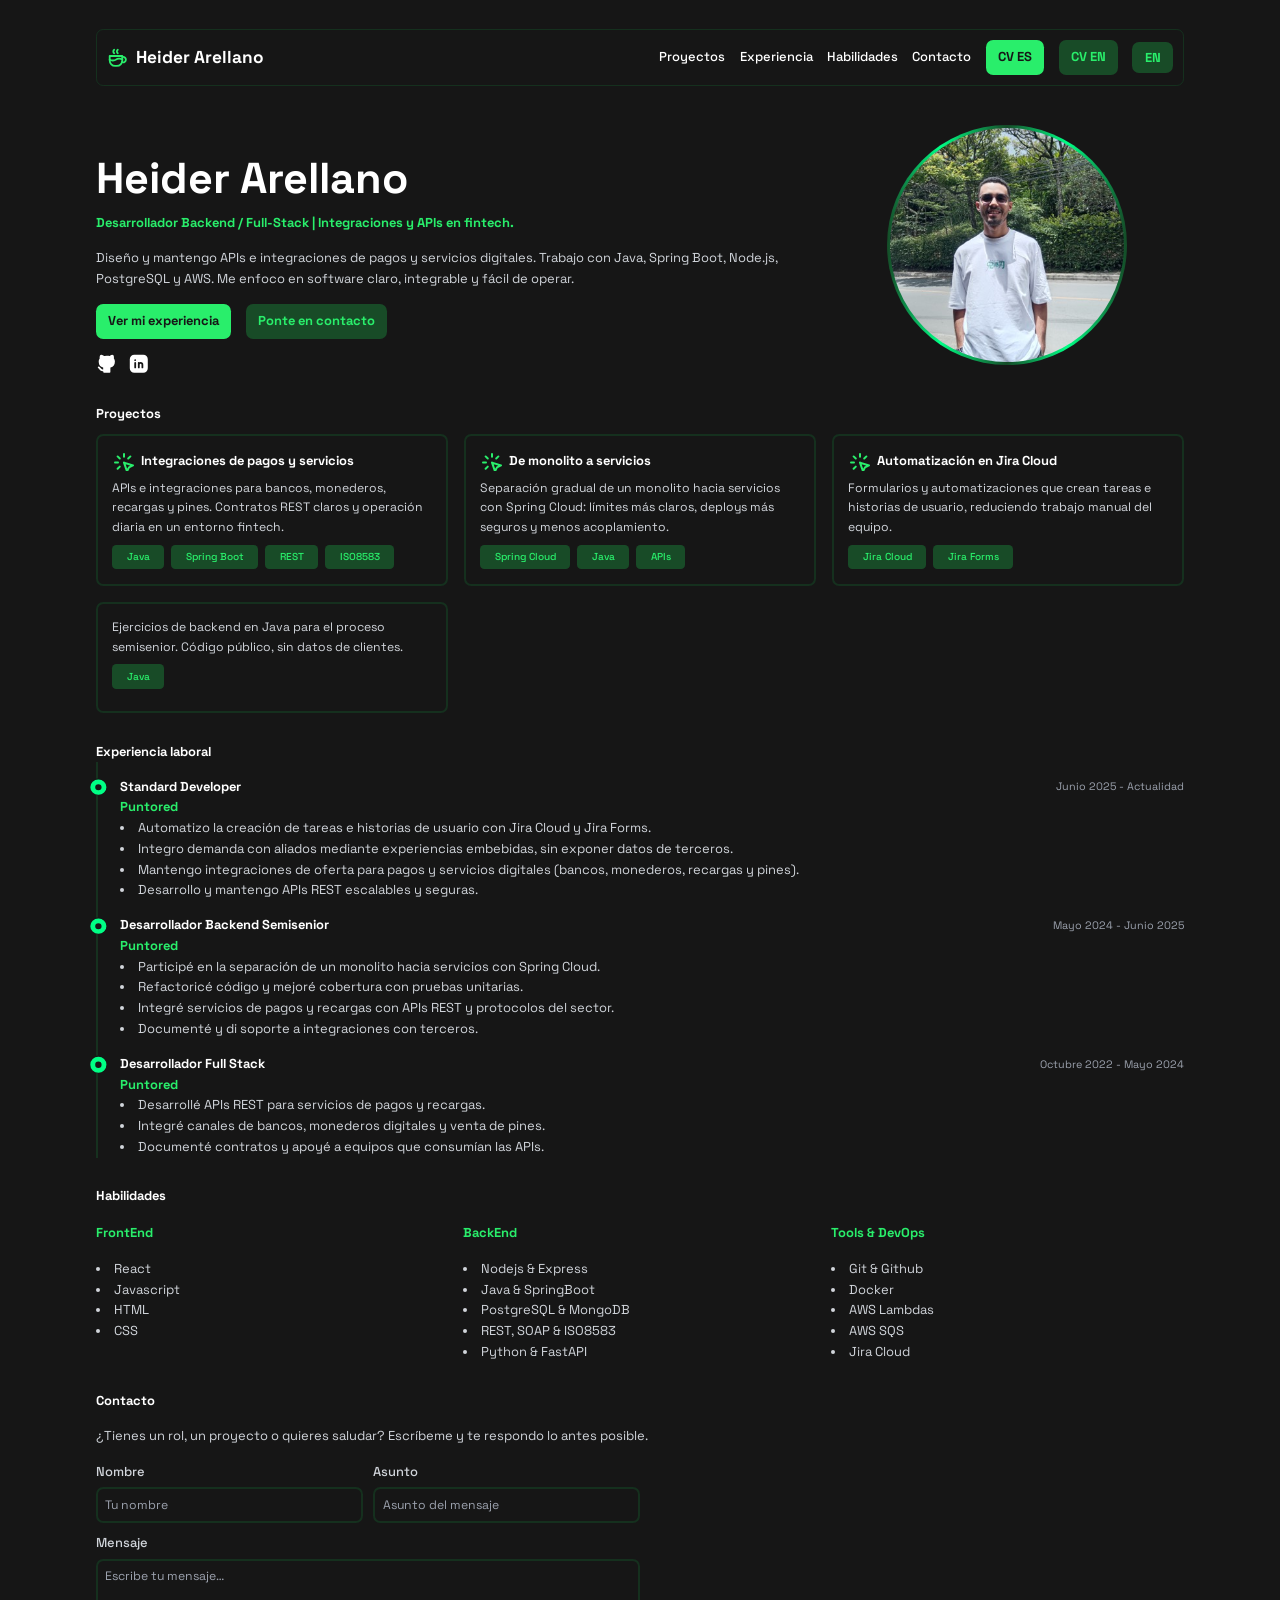
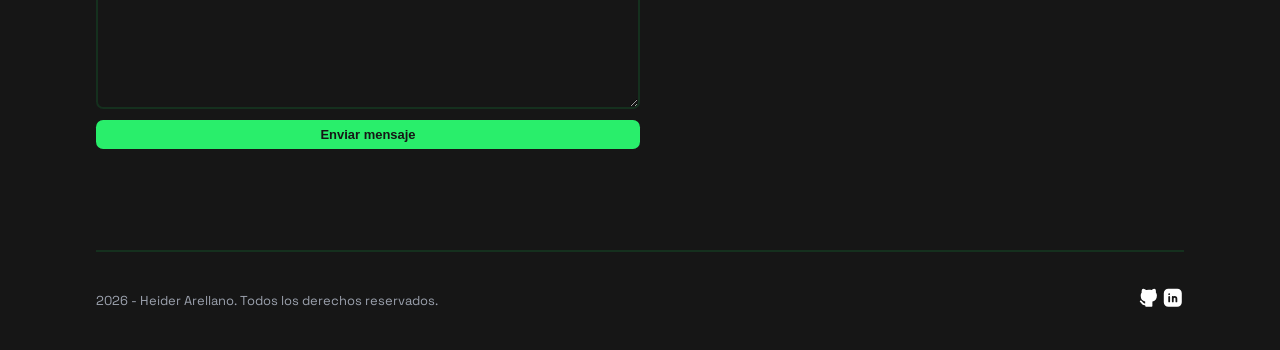
==== commit 157d4b89: "feat: align portfolio with work experience and add EN Show generic Puntored case studies, fix CV/SEO" ====
--- a/index.html
+++ b/index.html
@@ -5,29 +5,55 @@
     <meta charset="UTF-8">
     <meta name="viewport" content="width=device-width, initial-scale=1.0">
     <title>Heider A. Arellano O. | Desarrollador Full-Stack</title>
-    <meta name="description" content="Heider Arellano - Desarrollador Full-Stack. +3 años de 
-        experiencia con Java, Spring Boot, Node.js, AWS. Experiencia en 
-        integración REST, SOAP, ISO8583. ¡Mira mi CV!">
-    <meta name="robots" content="index, follow" />
+    <meta name="description"
+        content="Heider Arellano, desarrollador backend/full-stack. +3 años en fintech: Java, Spring Boot, APIs REST, integraciones y AWS. Disponible para empleo y freelance.">
+    <meta name="robots" content="index, follow">
     <meta name="author" content="Heider Andrés Arellano Oviedo">
-
-    <meta property="og:title" content="Heider Arellano - Desarrollador Full-Stack" />
-    <meta property="og:description" content="+3 años de 
-        experiencia con Java, Spring Boot, Node.js, AWS. Experiencia en 
-        integración REST, SOAP, ISO8583. ¡Mira mi CV!" />
-    <meta property="og:image" content="https://heyderandres.github.io/src/public/images/heider.jpg" />
-    <meta property="og:url" content="https://heyderandres.github.io/" />
-    <meta property="og:type" content="website" />
+    <link rel="canonical" href="https://heyderandres.github.io/">
+    <link rel="icon" type="image/svg+xml" href="./public/favicon.svg">
+
+    <meta property="og:title" content="Heider A. Arellano O. | Desarrollador Full-Stack">
+    <meta property="og:description"
+        content="Heider Arellano, desarrollador backend/full-stack. +3 años en fintech: Java, Spring Boot, APIs REST, integraciones y AWS.">
+    <meta property="og:image" content="https://heyderandres.github.io/public/images/heider.jpg">
+    <meta property="og:url" content="https://heyderandres.github.io/">
+    <meta property="og:type" content="website">
+    <meta property="og:locale" content="es_CO">
+    <meta name="twitter:card" content="summary">
+
+    <link rel="preconnect" href="https://fonts.googleapis.com">
+    <link rel="preconnect" href="https://fonts.gstatic.com" crossorigin>
+    <link href="https://fonts.googleapis.com/css2?family=Space+Grotesk:wght@400;500;700&display=swap" rel="stylesheet">
+    <link rel="stylesheet" href="./public/css/style.css">
+    <script type="application/ld+json">
+    {
+      "@context": "https://schema.org",
+      "@type": "Person",
+      "name": "Heider Andrés Arellano Oviedo",
+      "jobTitle": "Backend / Full-Stack Developer",
+      "url": "https://heyderandres.github.io/",
+      "image": "https://heyderandres.github.io/public/images/heider.jpg",
+      "email": "mailto:heiderarellano@outlook.com",
+      "sameAs": [
+        "https://github.com/HeyderAndres",
+        "https://www.linkedin.com/in/heider-andres-arellano-oviedo/"
+      ],
+      "worksFor": {
+        "@type": "Organization",
+        "name": "Puntored"
+      }
+    }
+    </script>
     <script type="module" src="./js/main.js"></script>
-    <link rel="stylesheet" href="./public/css/style.css">
 </head>
 
 <body id="home" class="flex-col items-center">
+    <a class="skip-link" href="#main-content">Skip to content</a>
     <header>
         <h1>
             <svg xmlns="http://www.w3.org/2000/svg" width="24" height="24" viewBox="0 0 24 24" fill="none"
                 stroke="currentColor" stroke-width="2" stroke-linecap="round" stroke-linejoin="round"
-                class="icon icon-tabler icons-tabler-outline icon-tabler-coffee">
+                class="icon icon-tabler icons-tabler-outline icon-tabler-coffee" aria-hidden="true">
                 <path stroke="none" d="M0 0h24v24H0z" fill="none" />
                 <path
                     d="M3 14c.83 .642 2.077 1.017 3.5 1c1.423 .017 2.67 -.358 3.5 -1c.83 -.642 2.077 -1.017 3.5 -1c1.423 -.017 2.67 .358 3.5 1" />
@@ -38,43 +64,42 @@
             </svg>
             Heider Arellano
         </h1>
-        <nav>
-            <a class="link" href="#home"><svg  xmlns="http://www.w3.org/2000/svg" width="24" height="24"
-                    viewBox="0 0 24 24" fill="none" stroke="currentColor" stroke-width="2" stroke-linecap="round"
-                    stroke-linejoin="round" class="icon icon-tabler icons-tabler-outline icon-tabler-home icons-nav">
+        <nav id="site-nav" aria-label="Primary">
+            <a class="link" href="#home"><svg xmlns="http://www.w3.org/2000/svg" width="24" height="24"
+                    viewBox="0 0 24 24" fill="none" stroke="currentColor" stroke-width="2" stroke-linecap="round"
+                    stroke-linejoin="round" class="icon icon-tabler icons-tabler-outline icon-tabler-home icons-nav" aria-hidden="true">
                     <path stroke="none" d="M0 0h24v24H0z" fill="none" />
                     <path d="M5 12l-2 0l9 -9l9 9l-2 0" />
                     <path d="M5 12v7a2 2 0 0 0 2 2h10a2 2 0 0 0 2 -2v-7" />
                     <path d="M9 21v-6a2 2 0 0 1 2 -2h2a2 2 0 0 1 2 2v6" />
-                </svg> Inicio</a>
-            <a class="link" href="#proyects-section"><svg  xmlns="http://www.w3.org/2000/svg" width="24" height="24"
-                    viewBox="0 0 24 24" fill="none" stroke="currentColor" stroke-width="2" stroke-linecap="round"
-                    stroke-linejoin="round" class="icon icon-tabler icons-tabler-outline icon-tabler-folder-code icons-nav">
+                </svg> <span data-i18n="nav.home">Inicio</span></a>
+            <a class="link" href="#proyects-section"><svg xmlns="http://www.w3.org/2000/svg" width="24" height="24"
+                    viewBox="0 0 24 24" fill="none" stroke="currentColor" stroke-width="2" stroke-linecap="round"
+                    stroke-linejoin="round" class="icon icon-tabler icons-tabler-outline icon-tabler-folder-code icons-nav" aria-hidden="true">
                     <path stroke="none" d="M0 0h24v24H0z" fill="none" />
                     <path d="M11 19h-6a2 2 0 0 1 -2 -2v-11a2 2 0 0 1 2 -2h4l3 3h7a2 2 0 0 1 2 2v4" />
                     <path d="M20 21l2 -2l-2 -2" />
                     <path d="M17 17l-2 2l2 2" />
                 </svg>
-
-                Proyectos</a>
-            <a class="link" href="#experience-section"><svg  xmlns="http://www.w3.org/2000/svg" width="24" height="24"
-                    viewBox="0 0 24 24" fill="none" stroke="currentColor" stroke-width="2" stroke-linecap="round"
-                    stroke-linejoin="round" class="icon icon-tabler icons-tabler-outline icon-tabler-briefcase-2 icons-nav">
+                <span data-i18n="nav.projects">Proyectos</span></a>
+            <a class="link" href="#experience-section"><svg xmlns="http://www.w3.org/2000/svg" width="24" height="24"
+                    viewBox="0 0 24 24" fill="none" stroke="currentColor" stroke-width="2" stroke-linecap="round"
+                    stroke-linejoin="round" class="icon icon-tabler icons-tabler-outline icon-tabler-briefcase-2 icons-nav" aria-hidden="true">
                     <path stroke="none" d="M0 0h24v24H0z" fill="none" />
                     <path d="M3 9a2 2 0 0 1 2 -2h14a2 2 0 0 1 2 2v9a2 2 0 0 1 -2 2h-14a2 2 0 0 1 -2 -2v-9z" />
                     <path d="M8 7v-2a2 2 0 0 1 2 -2h4a2 2 0 0 1 2 2v2" />
-                </svg>Experiencia</a>
-            <a class="link" href="#skills-section"><svg  xmlns="http://www.w3.org/2000/svg" width="24" height="24"
-                    viewBox="0 0 24 24" fill="none" stroke="currentColor" stroke-width="2" stroke-linecap="round"
-                    stroke-linejoin="round" class="icon icon-tabler icons-tabler-outline icon-tabler-bulb icons-nav">
+                </svg><span data-i18n="nav.experience">Experiencia</span></a>
+            <a class="link" href="#skills-section"><svg xmlns="http://www.w3.org/2000/svg" width="24" height="24"
+                    viewBox="0 0 24 24" fill="none" stroke="currentColor" stroke-width="2" stroke-linecap="round"
+                    stroke-linejoin="round" class="icon icon-tabler icons-tabler-outline icon-tabler-bulb icons-nav" aria-hidden="true">
                     <path stroke="none" d="M0 0h24v24H0z" fill="none" />
                     <path d="M3 12h1m8 -9v1m8 8h1m-15.4 -6.4l.7 .7m12.1 -.7l-.7 .7" />
                     <path d="M9 16a5 5 0 1 1 6 0a3.5 3.5 0 0 0 -1 3a2 2 0 0 1 -4 0a3.5 3.5 0 0 0 -1 -3" />
                     <path d="M9.7 17l4.6 0" />
-                </svg>Habilidades</a>
-            <a class="link" href="#contact-section"><svg  xmlns="http://www.w3.org/2000/svg" width="24" height="24"
-                    viewBox="0 0 24 24" fill="none" stroke="currentColor" stroke-width="2" stroke-linecap="round"
-                    stroke-linejoin="round" class="icon icon-tabler icons-tabler-outline icon-tabler-address-book icons-nav">
+                </svg><span data-i18n="nav.skills">Habilidades</span></a>
+            <a class="link" href="#contact-section"><svg xmlns="http://www.w3.org/2000/svg" width="24" height="24"
+                    viewBox="0 0 24 24" fill="none" stroke="currentColor" stroke-width="2" stroke-linecap="round"
+                    stroke-linejoin="round" class="icon icon-tabler icons-tabler-outline icon-tabler-address-book icons-nav" aria-hidden="true">
                     <path stroke="none" d="M0 0h24v24H0z" fill="none" />
                     <path d="M20 6v12a2 2 0 0 1 -2 2h-10a2 2 0 0 1 -2 -2v-12a2 2 0 0 1 2 -2h10a2 2 0 0 1 2 2z" />
                     <path d="M10 16h6" />
@@ -82,145 +107,214 @@
                     <path d="M4 8h3" />
                     <path d="M4 12h3" />
                     <path d="M4 16h3" />
-                </svg>Contacto</a>
-            <a class="btn" href="#" download="./document/CV-Heider.pdf">Descargar Curriculum<svg 
-                    xmlns="http://www.w3.org/2000/svg" width="24" height="24" viewBox="0 0 24 24" fill="none"
-                    stroke="currentColor" stroke-width="2" stroke-linecap="round" stroke-linejoin="round"
-                    class="icon icon-tabler icons-tabler-outline icon-tabler-download icons-nav">
-                    <path stroke="none" d="M0 0h24v24H0z" fill="none" />
-                    <path d="M4 17v2a2 2 0 0 0 2 2h12a2 2 0 0 0 2 -2v-2" />
-                    <path d="M7 11l5 5l5 -5" />
-                    <path d="M12 4l0 12" />
-                </svg></a>
+                </svg><span data-i18n="nav.contact">Contacto</span></a>
+            <a class="btn" href="./document/CV-Heider.pdf" download>CV ES</a>
+            <a class="btn btn-secondary" href="./document/CV-Heider-English.pdf" download>CV EN</a>
+            <button type="button" class="btn btn-secondary" id="lang-toggle" data-i18n="nav.lang"
+                data-i18n-aria="nav.langAria" aria-label="Cambiar idioma a inglés">EN</button>
         </nav>
-
     </header>
-    <button id="toggle-menu"><svg xmlns="http://www.w3.org/2000/svg" width="24" height="24" viewBox="0 0 24 24"
+    <button type="button" id="toggle-menu" aria-controls="site-nav" aria-expanded="false" aria-label="Abrir menú">
+        <svg xmlns="http://www.w3.org/2000/svg" width="24" height="24" viewBox="0 0 24 24"
             fill="none" stroke="currentColor" stroke-width="2" stroke-linecap="round" stroke-linejoin="round"
-            class="icon icon-tabler icons-tabler-outline icon-tabler-chevron-compact-left">
+            class="icon icon-tabler icons-tabler-outline icon-tabler-chevron-compact-left" aria-hidden="true">
             <path stroke="none" d="M0 0h24v24H0z" fill="none" />
             <path d="M13 20l-3 -8l3 -8" />
-        </svg></button>
+        </svg>
+    </button>
     <div id="overlay"></div>
-    <main>
+    <main id="main-content">
         <section class="horizontal-elements">
             <div>
                 <header class="secondary-headers">
                     <h2>Heider Arellano</h2>
-                    <strong class="strong-text">Desarrollador Full-Stack | Desarrollando soluciones innovadoras con
-                        código.</strong>
+                    <strong class="strong-text" data-i18n="hero.role">Desarrollador Backend / Full-Stack | Integraciones y APIs en fintech.</strong>
                 </header>
-                <p class="text-description">Tecnólogo en análisis y desarrollo de sistemas de
-                    información y desarrollador web full-stack, apasionado por el
-                    desarrollo software, el aprendizaje continuo y el trabajo en equipo.</br>
-                    Me especializo en el desarrollo backend utilizando tecnologías como Java, Spring Boot, Node JS,
-                    PostgreSQL y MySQL, en
-                    desarrollo frontend he trabajado con React, HTML, CSS y JavaScript. He participado en variedad de
-                    proyectos que abarcan
-                    desde pequeñas aplicaciones hasta soluciones empresariales mas complejas. Me apasiona resolver
-                    problemas a través de la creación de software escalable y eficiente.</p>
+                <p class="text-description" data-i18n="hero.bio">Diseño y mantengo APIs e integraciones de pagos y servicios digitales. Trabajo con Java, Spring Boot, Node.js, PostgreSQL y AWS. Me enfoco en software claro, integrable y fácil de operar.</p>
                 <div>
-                    <a class="btn" href="#experience-section">Ver mi Experiencia</a>
-                    <a class="btn btn-secondary" href="#contact-section">Ponte en Contacto</a>
+                    <a class="btn" href="#experience-section" data-i18n="hero.ctaExp">Ver mi experiencia</a>
+                    <a class="btn btn-secondary" href="#contact-section" data-i18n="hero.ctaContact">Ponte en contacto</a>
                 </div>
                 <footer>
                     <a rel="noopener noreferrer" target="_blank" class="icons"
-                        href="https://github.com/HeyderAndres"><svg xmlns="http://www.w3.org/2000/svg" width="24"
+                        href="https://github.com/HeyderAndres" aria-label="GitHub"><svg xmlns="http://www.w3.org/2000/svg" width="24"
                             height="24" viewBox="0 0 24 24" fill="currentColor"
-                            class="icon icon-tabler icons-tabler-filled icon-tabler-brand-github">
+                            class="icon icon-tabler icons-tabler-filled icon-tabler-brand-github" aria-hidden="true">
                             <path stroke="none" d="M0 0h24v24H0z" fill="none" />
                             <path
                                 d="M5.315 2.1c.791 -.113 1.9 .145 3.333 .966l.272 .161l.16 .1l.397 -.083a13.3 13.3 0 0 1 4.59 -.08l.456 .08l.396 .083l.161 -.1c1.385 -.84 2.487 -1.17 3.322 -1.148l.164 .008l.147 .017l.076 .014l.05 .011l.144 .047a1 1 0 0 1 .53 .514a5.2 5.2 0 0 1 .397 2.91l-.047 .267l-.046 .196l.123 .163c.574 .795 .93 1.728 1.03 2.707l.023 .295l.007 .272c0 3.855 -1.659 5.883 -4.644 6.68l-.245 .061l-.132 .029l.014 .161l.008 .157l.004 .365l-.002 .213l-.003 3.834a1 1 0 0 1 -.883 .993l-.117 .007h-6a1 1 0 0 1 -.993 -.883l-.007 -.117v-.734c-1.818 .26 -3.03 -.424 -4.11 -1.878l-.535 -.766c-.28 -.396 -.455 -.579 -.589 -.644l-.048 -.019a1 1 0 0 1 .564 -1.918c.642 .188 1.074 .568 1.57 1.239l.538 .769c.76 1.079 1.36 1.459 2.609 1.191l.001 -.678l-.018 -.168a5.03 5.03 0 0 1 -.021 -.824l.017 -.185l.019 -.12l-.108 -.024c-2.976 -.71 -4.703 -2.573 -4.875 -6.139l-.01 -.31l-.004 -.292a5.6 5.6 0 0 1 .908 -3.051l.152 -.222l.122 -.163l-.045 -.196a5.2 5.2 0 0 1 .145 -2.642l.1 -.282l.106 -.253a1 1 0 0 1 .529 -.514l.144 -.047l.154 -.03z" />
                         </svg></a>
                     <a rel="noopener noreferrer" target="_blank" class="icons"
-                        href="https://www.linkedin.com/in/heider-andres-arellano-oviedo/"><svg
+                        href="https://www.linkedin.com/in/heider-andres-arellano-oviedo/" aria-label="LinkedIn"><svg
                             xmlns="http://www.w3.org/2000/svg" width="24" height="24" viewBox="0 0 24 24"
-                            fill="currentColor" class="icon icon-tabler icons-tabler-filled icon-tabler-brand-linkedin">
+                            fill="currentColor" class="icon icon-tabler icons-tabler-filled icon-tabler-brand-linkedin" aria-hidden="true">
                             <path stroke="none" d="M0 0h24v24H0z" fill="none" />
                             <path
                                 d="M17 2a5 5 0 0 1 5 5v10a5 5 0 0 1 -5 5h-10a5 5 0 0 1 -5 -5v-10a5 5 0 0 1 5 -5zm-9 8a1 1 0 0 0 -1 1v5a1 1 0 0 0 2 0v-5a1 1 0 0 0 -1 -1m6 0a3 3 0 0 0 -1.168 .236l-.125 .057a1 1 0 0 0 -1.707 .707v5a1 1 0 0 0 2 0v-3a1 1 0 0 1 2 0v3a1 1 0 0 0 2 0v-3a3 3 0 0 0 -3 -3m-6 -3a1 1 0 0 0 -.993 .883l-.007 .127a1 1 0 0 0 1.993 .117l.007 -.127a1 1 0 0 0 -1 -1" />
                         </svg></a>
                 </footer>
-
             </div>
-            <img src="./public/images/heider.jpg" alt="Foto profesional de Heider Arellano, Desarrollador Full-Stack.">
+            <img src="./public/images/heider.jpg" width="240" height="240" fetchpriority="high"
+                alt="Foto profesional de Heider Arellano, desarrollador full-stack." data-i18n-alt="hero.photoAlt">
         </section>
 
         <section id="proyects-section" class="horizontal-elements">
             <header class="secondary-headers">
-                <h3>Proyectos</h3>
+                <h3 data-i18n="projects.title">Proyectos</h3>
             </header>
-            <footer>
+            <footer id="projects-list">
+                <article class="project-card">
+                    <h4>Integraciones de pagos y servicios</h4>
+                    <p>APIs e integraciones para bancos, monederos, recargas y pines. Contratos REST claros y operación diaria en un entorno fintech.</p>
+                </article>
+                <article class="project-card">
+                    <h4>De monolito a servicios</h4>
+                    <p>Separación gradual de un monolito hacia servicios con Spring Cloud: límites más claros, deploys más seguros y menos acoplamiento.</p>
+                </article>
+                <article class="project-card">
+                    <h4>Automatización en Jira Cloud</h4>
+                    <p>Formularios y automatizaciones que crean tareas e historias de usuario, reduciendo trabajo manual del equipo.</p>
+                </article>
+                <article class="project-card">
+                    <h4>Prueba técnica Java (semisenior)</h4>
+                    <p>Ejercicios de backend en Java para el proceso semisenior. Código público, sin datos de clientes.</p>
+                    <a class="link" href="https://github.com/HeyderAndres/prueba-tecnica-java-semisenior" target="_blank" rel="noopener noreferrer">Código</a>
+                </article>
             </footer>
         </section>
 
         <section id="experience-section">
             <header class="secondary-headers">
-                <h3>Experiencia Laboral</h3>
+                <h3 data-i18n="experience.title">Experiencia laboral</h3>
             </header>
-
+            <div id="experience-list">
+                <article>
+                    <div>
+                        <h4>Standard Developer</h4>
+                        <small>Junio 2025 - Actualidad</small>
+                    </div>
+                    <strong class="strong-text">Puntored</strong>
+                    <ul>
+                        <li class="text-description">Automatizo la creación de tareas e historias de usuario con Jira Cloud y Jira Forms.</li>
+                        <li class="text-description">Integro demanda con aliados mediante experiencias embebidas, sin exponer datos de terceros.</li>
+                        <li class="text-description">Mantengo integraciones de oferta para pagos y servicios digitales (bancos, monederos, recargas y pines).</li>
+                        <li class="text-description">Desarrollo y mantengo APIs REST escalables y seguras.</li>
+                    </ul>
+                </article>
+                <article>
+                    <div>
+                        <h4>Desarrollador Backend Semisenior</h4>
+                        <small>Mayo 2024 - Junio 2025</small>
+                    </div>
+                    <strong class="strong-text">Puntored</strong>
+                    <ul>
+                        <li class="text-description">Participé en la separación de un monolito hacia servicios con Spring Cloud.</li>
+                        <li class="text-description">Refactoricé código y mejoré cobertura con pruebas unitarias.</li>
+                        <li class="text-description">Integré servicios de pagos y recargas con APIs REST y protocolos del sector.</li>
+                        <li class="text-description">Documenté y di soporte a integraciones con terceros.</li>
+                    </ul>
+                </article>
+                <article>
+                    <div>
+                        <h4>Desarrollador Full Stack</h4>
+                        <small>Octubre 2022 - Mayo 2024</small>
+                    </div>
+                    <strong class="strong-text">Puntored</strong>
+                    <ul>
+                        <li class="text-description">Desarrollé APIs REST para servicios de pagos y recargas.</li>
+                        <li class="text-description">Integré canales de bancos, monederos digitales y venta de pines.</li>
+                        <li class="text-description">Documenté contratos y apoyé a equipos que consumían las APIs.</li>
+                    </ul>
+                </article>
+            </div>
         </section>
 
         <section id="skills-section" class="horizontal-elements">
             <header class="secondary-headers">
-                <h3>Habilidades</h3>
+                <h3 data-i18n="skills.title">Habilidades</h3>
             </header>
             <footer>
                 <div id="frontend">
-                    <strong class="strong-text">FrontEnd</strong>
+                    <strong class="strong-text" data-i18n="skills.frontend">FrontEnd</strong>
+                    <ul>
+                        <li class="text-description">React</li>
+                        <li class="text-description">Javascript</li>
+                        <li class="text-description">HTML</li>
+                        <li class="text-description">CSS</li>
+                    </ul>
                 </div>
                 <div id="backend">
-                    <strong class="strong-text">BackEnd</strong>
+                    <strong class="strong-text" data-i18n="skills.backend">BackEnd</strong>
+                    <ul>
+                        <li class="text-description">Nodejs & Express</li>
+                        <li class="text-description">Java & SpringBoot</li>
+                        <li class="text-description">PostgreSQL & MongoDB</li>
+                        <li class="text-description">REST, SOAP & ISO8583</li>
+                        <li class="text-description">Python & FastAPI</li>
+                    </ul>
                 </div>
                 <div id="tools">
-                    <strong class="strong-text">Tools & DevOps</strong>
+                    <strong class="strong-text" data-i18n="skills.tools">Tools & DevOps</strong>
+                    <ul>
+                        <li class="text-description">Git & Github</li>
+                        <li class="text-description">Docker</li>
+                        <li class="text-description">AWS Lambdas</li>
+                        <li class="text-description">AWS SQS</li>
+                        <li class="text-description">Jira Cloud</li>
+                    </ul>
                 </div>
             </footer>
-
         </section>
         <section id="contact-section" class="flex-col">
             <header class="secondary-headers">
-                <h3>Contacto</h3>
+                <h3 data-i18n="contact.title">Contacto</h3>
             </header>
-            <p class="text-description">¿Tienes algún proyecto en mente o simplemente quieres saludar? Siempre estoy
-                disponible para escribirme.
-                No dudes en
-                contactarme y te responderé lo antes posible.</p>
+            <p class="text-description" data-i18n="contact.intro">¿Tienes un rol, un proyecto o quieres saludar? Escríbeme y te respondo lo antes posible.</p>
 
             <form id="form-email">
-                <input type="text" required autocomplete="off" name="name" placeholder="Ingresa tu nombre">
-                <input type="text" required autocomplete="off" name="subject" placeholder="Ingresa el asunto">
-                <textarea name="message" required name="message" id="message"
-                    placeholder="Ingresa tu mensaje..."></textarea>
-                <button class="btn" type="submit">Enviar Mensaje</button>
+                <div class="field">
+                    <label for="name" data-i18n="contact.name">Nombre</label>
+                    <input id="name" type="text" required autocomplete="name" name="name"
+                        data-i18n-placeholder="contact.namePh" placeholder="Tu nombre">
+                </div>
+                <div class="field">
+                    <label for="subject" data-i18n="contact.subject">Asunto</label>
+                    <input id="subject" type="text" required autocomplete="off" name="subject"
+                        data-i18n-placeholder="contact.subjectPh" placeholder="Asunto del mensaje">
+                </div>
+                <div class="field field-full">
+                    <label for="message" data-i18n="contact.message">Mensaje</label>
+                    <textarea name="message" required id="message"
+                        data-i18n-placeholder="contact.messagePh" placeholder="Escribe tu mensaje…"></textarea>
+                </div>
+                <button class="btn" type="submit" data-i18n="contact.send">Enviar mensaje</button>
             </form>
         </section>
-        <a class="btn btn-secondary" id="home-button" href="#home"><svg xmlns="http://www.w3.org/2000/svg" width="24"
+        <a class="btn btn-secondary" id="home-button" href="#home" data-i18n-aria="home.aria" aria-label="Volver al inicio"><svg xmlns="http://www.w3.org/2000/svg" width="24"
                 height="24" viewBox="0 0 24 24" fill="none" stroke="#29ee6b" stroke-width="2" stroke-linecap="round"
-                stroke-linejoin="round" class="icon icon-tabler icons-tabler-outline icon-tabler-home-up">
+                stroke-linejoin="round" class="icon icon-tabler icons-tabler-outline icon-tabler-home-up" aria-hidden="true">
                 <path stroke="none" d="M0 0h24v24H0z" fill="none" />
                 <path d="M9 21v-6a2 2 0 0 1 2 -2h2c.641 0 1.212 .302 1.578 .771" />
                 <path d="M20.136 11.136l-8.136 -8.136l-9 9h2v7a2 2 0 0 0 2 2h6.344" />
                 <path d="M19 22v-6" />
                 <path d="M22 19l-3 -3l-3 3" />
             </svg></a>
-
     </main>
     <footer>
-        <small>2025 - Heider Arellano. Todos los derechos reservados.</small>
+        <small data-i18n="footer.copy">2026 - Heider Arellano. Todos los derechos reservados.</small>
         <div>
             <div>
-                <a class="icons" href="https://github.com/HeyderAndres" target="_blank" rel="noopener noreferrer"><svg
+                <a class="icons" href="https://github.com/HeyderAndres" target="_blank" rel="noopener noreferrer" aria-label="GitHub"><svg
                         xmlns="http://www.w3.org/2000/svg" width="24" height="24" viewBox="0 0 24 24"
-                        fill="currentColor" class="icon icon-tabler icons-tabler-filled icon-tabler-brand-github">
+                        fill="currentColor" class="icon icon-tabler icons-tabler-filled icon-tabler-brand-github" aria-hidden="true">
                         <path stroke="none" d="M0 0h24v24H0z" fill="none" />
                         <path
                             d="M5.315 2.1c.791 -.113 1.9 .145 3.333 .966l.272 .161l.16 .1l.397 -.083a13.3 13.3 0 0 1 4.59 -.08l.456 .08l.396 .083l.161 -.1c1.385 -.84 2.487 -1.17 3.322 -1.148l.164 .008l.147 .017l.076 .014l.05 .011l.144 .047a1 1 0 0 1 .53 .514a5.2 5.2 0 0 1 .397 2.91l-.047 .267l-.046 .196l.123 .163c.574 .795 .93 1.728 1.03 2.707l.023 .295l.007 .272c0 3.855 -1.659 5.883 -4.644 6.68l-.245 .061l-.132 .029l.014 .161l.008 .157l.004 .365l-.002 .213l-.003 3.834a1 1 0 0 1 -.883 .993l-.117 .007h-6a1 1 0 0 1 -.993 -.883l-.007 -.117v-.734c-1.818 .26 -3.03 -.424 -4.11 -1.878l-.535 -.766c-.28 -.396 -.455 -.579 -.589 -.644l-.048 -.019a1 1 0 0 1 .564 -1.918c.642 .188 1.074 .568 1.57 1.239l.538 .769c.76 1.079 1.36 1.459 2.609 1.191l.001 -.678l-.018 -.168a5.03 5.03 0 0 1 -.021 -.824l.017 -.185l.019 -.12l-.108 -.024c-2.976 -.71 -4.703 -2.573 -4.875 -6.139l-.01 -.31l-.004 -.292a5.6 5.6 0 0 1 .908 -3.051l.152 -.222l.122 -.163l-.045 -.196a5.2 5.2 0 0 1 .145 -2.642l.1 -.282l.106 -.253a1 1 0 0 1 .529 -.514l.144 -.047l.154 -.03z" />
                     </svg></a>
                 <a class="icons" target="_blank" href="https://www.linkedin.com/in/heider-andres-arellano-oviedo/"
-                    rel="noopener noreferrer"><svg xmlns="http://www.w3.org/2000/svg" width="24" height="24"
+                    rel="noopener noreferrer" aria-label="LinkedIn"><svg xmlns="http://www.w3.org/2000/svg" width="24" height="24"
                         viewBox="0 0 24 24" fill="currentColor"
-                        class="icon icon-tabler icons-tabler-filled icon-tabler-brand-linkedin">
+                        class="icon icon-tabler icons-tabler-filled icon-tabler-brand-linkedin" aria-hidden="true">
                         <path stroke="none" d="M0 0h24v24H0z" fill="none" />
                         <path
                             d="M17 2a5 5 0 0 1 5 5v10a5 5 0 0 1 -5 5h-10a5 5 0 0 1 -5 -5v-10a5 5 0 0 1 5 -5zm-9 8a1 1 0 0 0 -1 1v5a1 1 0 0 0 2 0v-5a1 1 0 0 0 -1 -1m6 0a3 3 0 0 0 -1.168 .236l-.125 .057a1 1 0 0 0 -1.707 .707v5a1 1 0 0 0 2 0v-3a1 1 0 0 1 2 0v3a1 1 0 0 0 2 0v-3a3 3 0 0 0 -3 -3m-6 -3a1 1 0 0 0 -.993 .883l-.007 .127a1 1 0 0 0 1.993 .117l.007 -.127a1 1 0 0 0 -1 -1" />
@@ -228,7 +322,6 @@
             </div>
         </div>
     </footer>
-
 </body>
 
-</html>+</html>
--- a/public/css/style.css
+++ b/public/css/style.css
@@ -1,5 +1,3 @@
-@import url('https://fonts.googleapis.com/css2?family=Fira+Code:wght@300..700&family=Space+Grotesk:wght@300..700&display=swap');
-
 * {
   margin: 0;
   padding: 0;
@@ -70,6 +68,11 @@
   display: flex;
   align-items: center;
   gap: 1rem;
+  flex-wrap: wrap;
+}
+
+nav .btn {
+  font-family: inherit;
 }
 
 h1 {
@@ -102,10 +105,23 @@
   text-wrap: nowrap;
 }
 
+.skip-link {
+  position: absolute;
+  left: 1rem;
+  top: -3rem;
+  z-index: 20;
+  padding: .4rem .7rem;
+}
+
+.skip-link:focus {
+  top: 1rem;
+}
+
 .btn:hover,
-.btn:focus {
+.btn:focus-visible {
   background-color: var(--text-primary);
-  outline: none;
+  outline: 2px solid var(--primary);
+  outline-offset: 2px;
 }
 
 .btn-secondary {
@@ -113,7 +129,7 @@
   background-color: var(--primary-dark);
 }
 
-.btn-secondary:focus,
+.btn-secondary:focus-visible,
 .btn-secondary:hover {
   color: var(--background);
 }
@@ -125,10 +141,11 @@
   transition: all .2s;
 
   &:hover,
-  &:focus {
+  &:focus-visible {
     color: var(--primary);
     border-bottom: #00FF85 solid 1px;
-    outline: none;
+    outline: 2px solid var(--primary);
+    outline-offset: 2px;
   }
 
   &:first-child {
@@ -167,7 +184,7 @@
 
 .project-card {
   display: grid;
-  grid-template-rows: auto 1fr 2fr 1fr;
+  grid-template-rows: auto;
   gap: .5rem;
   flex-direction: column;
   background: none;
@@ -180,7 +197,7 @@
     align-self: center;
 
     &:hover,
-    &:focus {
+    &:focus-visible {
       border-bottom: none;
     }
   }
@@ -202,6 +219,11 @@
   p {
     font-size: .85rem;
     color: var(--text-secondary);
+  }
+
+  .project-links {
+    display: flex;
+    gap: 1rem;
   }
 
   div {
@@ -367,6 +389,22 @@
     grid-template-columns: repeat(2, minmax(250px, 1fr));
     gap: .75rem;
 
+    .field {
+      display: flex;
+      flex-direction: column;
+      gap: .35rem;
+    }
+
+    .field-full,
+    button {
+      grid-column: 1 / -1;
+    }
+
+    label {
+      color: var(--text-secondary);
+      font-weight: 500;
+    }
+
     input,
     textarea {
       border-radius: .5rem;
@@ -375,22 +413,18 @@
       background: none;
       font-family: "Space Grotesk", sans-serif;
       color: var(--text-secondary);
+      width: 100%;
     }
 
     input:hover,
-    input:focus,
+    input:focus-visible,
     textarea:hover,
-    textarea:focus {
-      outline: none;
-      border: 1px solid var(--primary);
-      color: var(--text-primary)
-    }
-
-        input:blur,
-        textarea:blur {
-          color: var(--text-muted);
-          font-size: .85rem;
-        }
+    textarea:focus-visible {
+      outline: 2px solid var(--primary);
+      outline-offset: 1px;
+      border-color: var(--primary);
+      color: var(--text-primary);
+    }
 
     input::placeholder,
     textarea::placeholder {
@@ -399,7 +433,6 @@
     }
 
     textarea {
-      grid-column: 1 / -1;
       min-height: 150px;
       max-width: 100%;
     }
@@ -426,7 +459,7 @@
   }
 
   &:hover,
-  &:focus {
+  &:focus-visible {
     svg {
       stroke: var(--background)
     }
@@ -580,6 +613,11 @@
         min-width: min-content;
         max-width: 50%;
       }
+
+      .field,
+      .field-full {
+        grid-column: 1 / -1;
+      }
     }
   }
 
